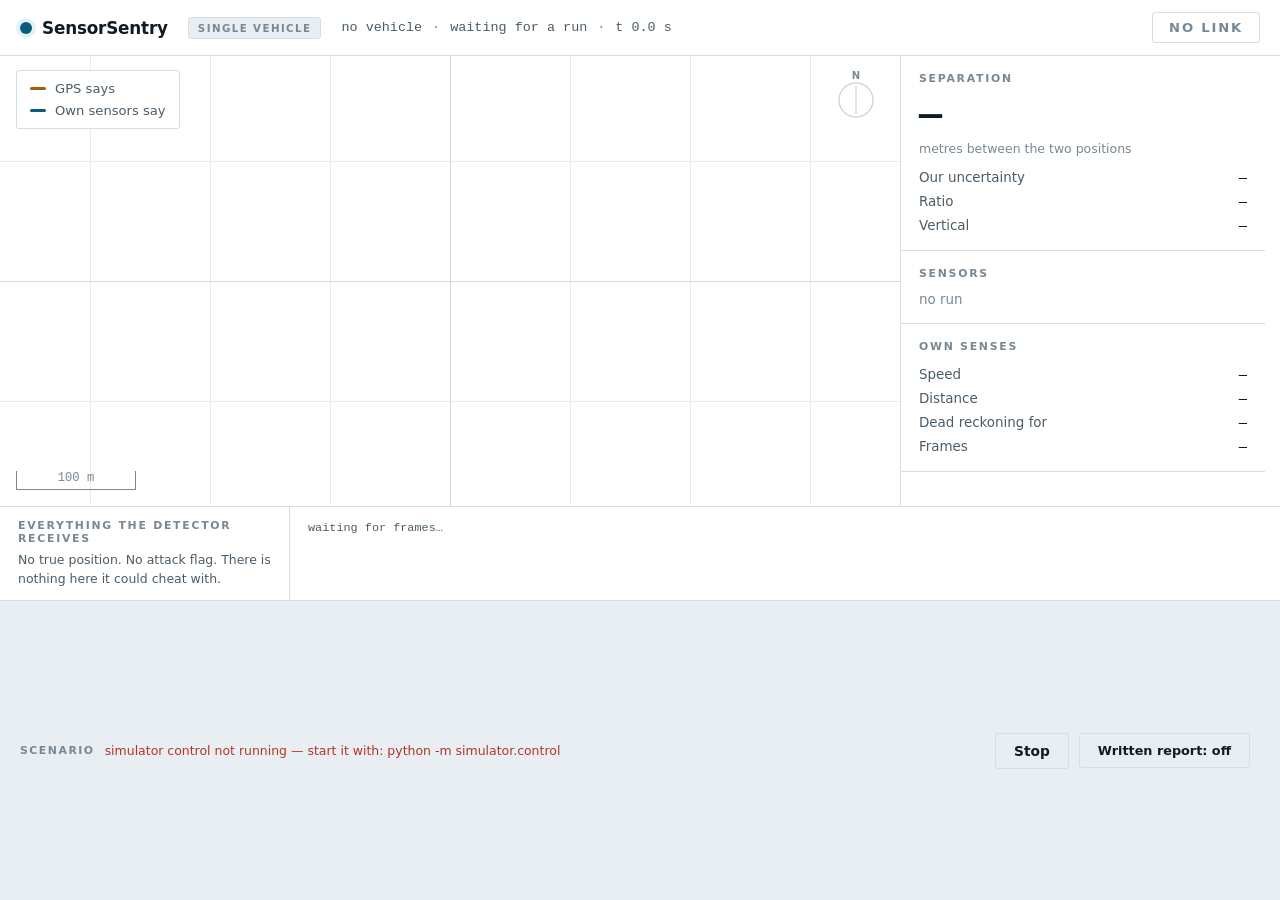
==== console/index.html @ a2bb5cf6 "Fix the report dialog that would not close The Close button worked; the CSS was ignoring it. `.repor" ====
<!doctype html>
<html lang="en">
<head>
<meta charset="utf-8">
<meta name="viewport" content="width=device-width, initial-scale=1">
<title>SensorSentry Console</title>
<link rel="stylesheet" href="style.css">
</head>
<body>

<header class="bar">
  <div class="brand">
    <span class="mark"></span>
    <span class="name">SensorSentry</span>
  </div>
  <span class="mode" id="mode">SINGLE VEHICLE</span>
  <div class="runinfo">
    <span id="vehicle">no vehicle</span>
    <span class="sep">·</span>
    <span id="runid">waiting for a run</span>
    <span class="sep">·</span>
    <span id="clock">t 0.0 s</span>
  </div>
  <div class="statepill" id="statepill" data-state="IDLE">IDLE</div>
</header>

<div id="violation" class="violation" hidden></div>

<!-- The one thing a judge at the back of the room must be able to read. -->
<div id="banner" class="banner" hidden>
  <span class="banner-what" id="bannerwhat">GPS IS BEING SPOOFED</span>
  <span class="banner-who" id="bannerwho"></span>
  <span class="banner-do" id="bannerdo"></span>
</div>

<main>
  <section class="mapwrap">
    <canvas id="map"></canvas>
    <div class="legend">
      <span><i class="swatch claimed"></i>GPS says</span>
      <span><i class="swatch witness"></i>Own sensors say</span>
    </div>
    <div class="scalebar"><span id="scaletext">100 m</span></div>
  </section>

  <aside class="side">
    <div class="panel verdict" id="verdictpanel" hidden>
      <h2>Verdict</h2>
      <div class="guilty">
        <span id="guilty">—</span>
        <span class="cause" id="cause">—</span>
      </div>
      <p class="reason" id="reason"></p>
      <p class="action" id="action"></p>
      <ul class="evidence" id="evidence"></ul>
    </div>

    <div class="panel nav" id="navpanel" hidden>
      <h2>Navigating on</h2>
      <div class="navsource" id="navsource">—</div>
      <div class="rows">
        <div><span>Accurate to about</span><b id="navbudget">—</b></div>
        <div><span>Safe for another</span><b id="navremaining">—</b></div>
      </div>
      <p class="navnote" id="navnote"></p>
    </div>

    <div class="panel fleet" id="fleetpanel" hidden>
      <h2>Attack zone</h2>
      <div class="zoneline" id="zoneline">—</div>
      <div class="rows">
        <div><span>Vehicles hit</span><b id="zonevehicles">—</b></div>
        <div><span>Area</span><b id="zoneradius">—</b></div>
      </div>
      <ul class="advisories" id="advisories"></ul>
    </div>

    <div class="panel">
      <h2>Separation</h2>
      <div class="big" id="sep">—</div>
      <div class="sub">metres between the two positions</div>
      <div class="rows">
        <div><span>Our uncertainty</span><b id="sigma">—</b></div>
        <div><span>Ratio</span><b id="ratio">—</b></div>
        <div><span>Vertical</span><b id="vert">—</b></div>
      </div>
    </div>

    <div class="panel">
      <h2>Sensors</h2>
      <div id="sensors" class="sensors"><p class="empty">no run</p></div>
    </div>

    <div class="panel">
      <h2>Own senses</h2>
      <div class="rows">
        <div><span>Speed</span><b id="speed">—</b></div>
        <div><span>Distance</span><b id="dist">—</b></div>
        <div><span>Dead reckoning for</span><b id="elapsed">—</b></div>
        <div><span>Frames</span><b id="frames">—</b></div>
      </div>
    </div>
  </aside>
</main>

<section class="feedwrap">
  <div class="feedhead">
    <h2>Everything the detector receives</h2>
    <p>No true position. No attack flag. There is nothing here it could cheat with.</p>
  </div>
  <pre id="feed" class="feed">waiting for frames…</pre>
</section>

<footer class="controls">
  <span class="ctrl-label">Scenario</span>
  <div id="scenarios" class="scenarios"><span class="hint">loading…</span></div>
  <span class="spacer"></span>
  <button id="reset">Stop</button>
  <button id="reporttoggle" class="toggle">Written report: off</button>
  <button id="reportopen" hidden>Open report</button>
  <span id="hint" class="hint"></span>
</footer>

<div id="reportsheet" class="reportsheet" hidden>
  <div class="reportcard">
    <div class="reporthead">
      <h2 id="reporttitle">Incident report</h2>
      <button id="reportclose">Close</button>
    </div>
    <pre id="reportbody"></pre>
    <p class="reportnote">
      Written from the stored incident record, after the event. Detection does
      not use it — turn it off and re-run the attack; the verdict is identical.
      <b>Generated by a template, not a language model.</b> This is where one
      would be handed the same record.
    </p>
  </div>
</div>

<script src="app.js"></script>
</body>
</html>
---- console/style.css ----
/* SensorSentry console.
   Light, and still an instrument: this gets read across a room in a demo hall
   and photographed by people in the audience. Colour is only ever used where
   it means something, and the two paths keep well clear of each other and of
   the semantic colours, because telling them apart is the whole point.

   Darkened against a white ground so the contrast holds under projector
   washout — the pale accents that work on black disappear here. */

:root {
  --bg: #f2f5f7;
  --panel: #ffffff;
  --panel-2: #e9eef2;
  --rule: #d5dee4;
  --ink: #0f1c25;
  --ink-2: #4a5c69;
  --ink-3: #788894;

  --accent: #0b5c7a;
  --claimed: #a35d07;   /* what GPS asserts */
  --witness: #0b5c7a;   /* what the vehicle itself felt */

  --ok: #1f7a4d;
  --watch: #9a6207;
  --alert: #b3352a;

  --mono: "JetBrains Mono", ui-monospace, Consolas, "Courier New", monospace;
  --sans: "Segoe UI", system-ui, -apple-system, sans-serif;
}

* { box-sizing: border-box; }

/* The browser's own `[hidden] { display: none }` is a user-agent rule, and
   ANY author rule beats it. So every element here that sets display — the
   banner, the report sheet — silently ignored its `hidden` attribute and
   could never be closed. This puts that back. */
[hidden] { display: none !important; }

html, body {
  margin: 0;
  height: 100%;
  background: var(--bg);
  color: var(--ink);
  font-family: var(--sans);
  overflow: hidden;
}

body {
  display: grid;
  /* bar · violation · banner · map+panels · raw feed · controls */
  grid-template-rows: auto auto auto 1fr auto auto;
  height: 100vh;
}

/* --- top bar ----------------------------------------------------------- */

.bar {
  display: flex;
  align-items: center;
  gap: 20px;
  padding: 12px 20px;
  background: var(--panel);
  border-bottom: 1px solid var(--rule);
}

.brand { display: flex; align-items: center; gap: 10px; }
.mark {
  width: 12px; height: 12px; border-radius: 50%;
  background: var(--accent);
  box-shadow: 0 0 0 4px rgba(79, 174, 204, .16);
}
.name { font-weight: 700; font-size: 1.05rem; letter-spacing: -.01em; }

.runinfo {
  font-family: var(--mono);
  font-size: .84rem;
  color: var(--ink-2);
  display: flex; gap: 10px; align-items: center;
}
.runinfo .sep { color: var(--ink-3); }

.statepill {
  margin-left: auto;
  font-weight: 700;
  font-size: .82rem;
  letter-spacing: .14em;
  padding: 7px 16px;
  border-radius: 3px;
  border: 1px solid var(--rule);
  color: var(--ink-3);
}
.statepill[data-state="OK"]    { background: rgba(31,122,77,.10); color: var(--ok);    border-color: var(--ok); }
.statepill[data-state="WATCH"] { background: rgba(154,98,7,.12); color: var(--watch); border-color: var(--watch); }
.statepill[data-state="ALERT"] {
  background: var(--alert); color: #ffffff; border-color: var(--alert);
  animation: pulse 1.1s ease-in-out infinite;
}
@keyframes pulse { 50% { opacity: .55; } }
@media (prefers-reduced-motion: reduce) { .statepill[data-state="ALERT"] { animation: none; } }

/* --- schema violation banner ------------------------------------------- */

.violation {
  background: var(--alert);
  color: #ffffff;
  font-family: var(--mono);
  font-size: .85rem;
  padding: 11px 20px;
  font-weight: 600;
}

/* --- main split --------------------------------------------------------- */

main {
  display: grid;
  grid-template-columns: minmax(0, 1fr) 380px;
  min-height: 0;
}

.mapwrap { position: relative; min-width: 0; background: var(--panel); }
#map { display: block; width: 100%; height: 100%; }

.legend {
  position: absolute; left: 16px; top: 14px;
  display: flex; flex-direction: column; gap: 7px;
  background: rgba(255,255,255,.9);
  border: 1px solid var(--rule);
  border-radius: 3px;
  padding: 10px 13px;
  font-size: .82rem;
  color: var(--ink-2);
}
.legend span { display: flex; align-items: center; gap: 9px; }
.swatch { width: 16px; height: 3px; border-radius: 2px; display: inline-block; }
.swatch.claimed { background: var(--claimed); }
.swatch.witness { background: var(--witness); }

.scalebar {
  position: absolute; left: 16px; bottom: 16px;
  font-family: var(--mono); font-size: .76rem; color: var(--ink-3);
  border-left: 1px solid var(--ink-3);
  border-right: 1px solid var(--ink-3);
  border-bottom: 1px solid var(--ink-3);
  padding: 0 0 4px;
  width: 120px;
  text-align: center;
}

/* --- side panels -------------------------------------------------------- */

.side {
  border-left: 1px solid var(--rule);
  background: var(--panel);
  overflow-y: auto;
  display: flex;
  flex-direction: column;
}

.panel { padding: 16px 18px; border-bottom: 1px solid var(--rule); }
.panel h2 {
  margin: 0 0 12px;
  font-size: .68rem;
  letter-spacing: .16em;
  text-transform: uppercase;
  color: var(--ink-3);
  font-weight: 700;
}

.big {
  font-family: var(--mono);
  font-size: 2.5rem;
  font-weight: 600;
  line-height: 1;
  font-variant-numeric: tabular-nums;
}
.big[data-state="WATCH"] { color: var(--watch); }
.big[data-state="ALERT"] { color: var(--alert); }
.sub { font-size: .78rem; color: var(--ink-3); margin-top: 6px; }

.rows { display: flex; flex-direction: column; gap: 8px; margin-top: 14px; }
.rows > div {
  display: flex; justify-content: space-between; align-items: baseline;
  gap: 12px; min-width: 0;
}
.rows span { font-size: .84rem; color: var(--ink-2); flex: 0 1 auto; }
.rows b {
  font-family: var(--mono); font-size: .86rem; font-weight: 500;
  font-variant-numeric: tabular-nums;
  text-align: right; min-width: 0;
  overflow-wrap: anywhere;
}

.sensors { display: flex; flex-direction: column; gap: 8px; }
.sensor {
  display: flex; align-items: center; gap: 10px;
  font-size: .86rem;
}
.sensor .dot { width: 8px; height: 8px; border-radius: 50%; background: var(--ok); flex: none; }
.sensor.bad .dot { background: var(--alert); }
.sensor .who { text-transform: uppercase; letter-spacing: .06em; font-size: .74rem; color: var(--ink-2); width: 52px; }
.sensor .why { font-family: var(--mono); font-size: .76rem; color: var(--alert); }
.sensor.bad .who { color: var(--ink); }
.empty { color: var(--ink-3); font-size: .84rem; margin: 0; }

/* --- raw feed ----------------------------------------------------------- */

.feedwrap {
  border-top: 1px solid var(--rule);
  background: var(--panel);
  display: grid;
  grid-template-columns: 290px 1fr;
  max-height: 190px;
}
.feedhead { padding: 12px 18px; border-right: 1px solid var(--rule); }
.feedhead h2 {
  margin: 0 0 6px; font-size: .68rem; letter-spacing: .16em;
  text-transform: uppercase; color: var(--ink-3); font-weight: 700;
}
.feedhead p { margin: 0; font-size: .78rem; color: var(--ink-2); line-height: 1.5; }

.feed {
  margin: 0;
  padding: 12px 18px;
  overflow: auto;
  font-family: var(--mono);
  font-size: .74rem;
  line-height: 1.6;
  color: var(--ink-2);
  white-space: pre;
}

/* --- controls ----------------------------------------------------------- */

.controls {
  display: flex; align-items: center; gap: 10px;
  padding: 12px 20px;
  background: var(--panel-2);
  border-top: 1px solid var(--rule);
}
button {
  font-family: inherit; font-size: .86rem; font-weight: 600;
  padding: 9px 18px;
  border-radius: 3px;
  border: 1px solid var(--rule);
  background: transparent;
  color: var(--ink);
  cursor: pointer;
}
button:hover { border-color: var(--accent); }
button.primary { background: var(--accent); border-color: var(--accent); color: #ffffff; }
button:focus-visible { outline: 2px solid var(--accent); outline-offset: 2px; }
.spacer { flex: 1; }
.hint { font-size: .78rem; color: var(--ink-3); }
.hint code { font-family: var(--mono); color: var(--ink-2); }
.hint.bad { color: var(--alert); }

@media (max-width: 900px) {
  main { grid-template-columns: 1fr; grid-template-rows: 1fr auto; }
  .side { border-left: 0; border-top: 1px solid var(--rule); max-height: 40vh; }
  .feedwrap { grid-template-columns: 1fr; }
  .feedhead { border-right: 0; border-bottom: 1px solid var(--rule); }
}

/* --- the phone ----------------------------------------------------------
 *
 * Same page, same data — this is the fleet manager's pocket, not a separate
 * app. What changes is the order of importance. On a wide screen there is
 * room for the map and the detail together; on a phone the answer has to come
 * first and everything else has to be reachable by scrolling.
 *
 * The raw feed goes away entirely. It exists to prove to a room that nothing
 * is hardcoded, and nobody is making that argument from a phone.
 */
@media (max-width: 620px) {
  html, body { overflow: auto; height: auto; }
  body { display: block; }

  .bar {
    position: sticky; top: 0; z-index: 5;
    gap: 10px; padding: 10px 14px; flex-wrap: wrap;
  }
  .name { font-size: .95rem; }
  .runinfo { font-size: .72rem; width: 100%; order: 3; }
  .runinfo .sep, .runinfo #runid { display: none; }
  .statepill { font-size: .7rem; padding: 5px 11px; }

  /* The answer, and it stays put while everything else scrolls under it. */
  .banner { position: sticky; top: 46px; z-index: 4; padding: 12px 14px; gap: 6px; }
  .banner-what { font-size: 1.05rem; }
  .banner-who, .banner-do { font-size: .8rem; margin-left: 0; text-align: left; }

  main { display: block; }
  .mapwrap { height: 46vh; border-bottom: 1px solid var(--rule); }
  .legend { font-size: .72rem; padding: 7px 9px; }
  .scalebar { font-size: .68rem; }

  .side { max-height: none; border-top: 0; }
  .panel { padding: 14px 16px; }
  .big { font-size: 2rem; }

  /* Proof for a hall, not for a pocket. */
  .feedwrap { display: none; }

  .controls {
    position: sticky; bottom: 0; z-index: 5;
    flex-wrap: wrap; gap: 8px; padding: 10px 14px;
  }
  .ctrl-label { width: 100%; }
  .scenarios { width: 100%; }
  .scenarios button { flex: 1 1 46%; padding: 10px 8px; }
  .spacer { display: none; }
  #reset { flex: 1 1 100%; }
  .hint { width: 100%; }
}

/* Touch targets on anything hand-held, not only the narrowest phones. */
@media (pointer: coarse) {
  button { min-height: 44px; }
}

/* --- verdict: which sensor, and why ------------------------------------- */

.panel.verdict { background: rgba(179,53,42,.05); }

.guilty {
  display: flex; align-items: baseline; gap: 10px; flex-wrap: wrap;
}
#guilty {
  font-size: 1.5rem; font-weight: 700; letter-spacing: -.01em;
  color: var(--alert);
}
.cause {
  font-size: .68rem; font-weight: 700; letter-spacing: .14em;
  text-transform: uppercase; padding: 4px 9px; border-radius: 3px;
  border: 1px solid currentColor;
}
.cause[data-cause="attack"]       { color: var(--alert); }
.cause[data-cause="fault"]        { color: var(--watch); }
.cause[data-cause="interference"] { color: var(--accent); }
.cause[data-cause="unclassified"] { color: var(--ink-3); }

.reason {
  margin: 12px 0 0; font-size: .87rem; line-height: 1.55; color: var(--ink-2);
}
.action {
  margin: 12px 0 0; font-size: .87rem; line-height: 1.5;
  color: var(--ink); font-weight: 600;
  border-left: 3px solid var(--alert); padding-left: 11px;
}
.evidence {
  margin: 12px 0 0; padding-left: 16px;
  display: flex; flex-direction: column; gap: 5px;
}
.evidence li {
  font-family: var(--mono); font-size: .74rem; line-height: 1.45;
  color: var(--ink-3);
}

/* --- scenario buttons --------------------------------------------------- */

.ctrl-label {
  font-size: .68rem; font-weight: 700; letter-spacing: .14em;
  text-transform: uppercase; color: var(--ink-3);
}
.scenarios { display: flex; gap: 8px; flex-wrap: wrap; }
.scenarios button { padding: 8px 14px; font-size: .82rem; }
.scenarios button.running {
  background: var(--accent); border-color: var(--accent); color: #ffffff;
}
/* What each scenario is for, so nobody has to remember the names on stage. */
.scenarios button::after {
  content: attr(data-note);
  display: block; font-size: .64rem; font-weight: 500;
  letter-spacing: .04em; opacity: .7; margin-top: 2px;
}

/* --- navigation source: what the vehicle is actually steering by --------- */

.panel.nav { background: rgba(11,92,122,.05); }
.navsource {
  font-size: 1.15rem; font-weight: 700; letter-spacing: -.01em;
  color: var(--ok);
}
.panel.nav[data-source="dead_reckoning"] { background: rgba(154,98,7,.07); }
.panel.nav[data-source="dead_reckoning"] .navsource { color: var(--watch); }
.navnote {
  margin: 12px 0 0; font-size: .82rem; line-height: 1.5; color: var(--ink-2);
}

/* --- fleet: several vehicles, and where the attacker is ------------------ */

.panel.fleet { background: rgba(179,53,42,.06); }
.zoneline {
  font-size: .95rem; font-weight: 600; line-height: 1.4; color: var(--alert);
}
.advisories {
  margin: 12px 0 0; padding-left: 16px;
  display: flex; flex-direction: column; gap: 6px;
}
.advisories li { font-size: .8rem; line-height: 1.45; color: var(--ink-2); }
.advisories li b { color: var(--ink); }

/* Nothing in the side column may push the page sideways. Long sensor lists
   and metre readings both did, and clipped the text they were reporting. */
.side, .panel, .panel * { min-width: 0; }
.panel { overflow-wrap: anywhere; }

/* The big separation figure is the one number read from across a room, but it
   must not be the reason the panel overflows. */
.big { font-size: clamp(1.6rem, 5vw, 2.4rem); overflow-wrap: anywhere; }

.advisories li, .evidence li, .reason, .action, .navnote, .zoneline {
  overflow-wrap: anywhere;
}

/* Give the side column its own scrollbar rather than hiding what will not
   fit — the verdict must never be below an invisible fold. */
.side { scrollbar-gutter: stable; }

/* --- the banner ---------------------------------------------------------
   A demo hall is wide and the audience is far back. The side panels carry
   the detail; this carries the answer, and it is sized to be read from the
   back row rather than from the operator's chair. */

.banner {
  display: flex; align-items: baseline; gap: 18px; flex-wrap: wrap;
  padding: 14px 22px;
  background: var(--alert); color: #fff;
  border-bottom: 1px solid rgba(0,0,0,.15);
}
.banner[data-cause="fault"]        { background: var(--watch); }
.banner[data-cause="interference"] { background: var(--accent); }
.banner[data-cause="unclassified"] { background: var(--ink-2); }

.banner-what {
  font-size: 1.35rem; font-weight: 800; letter-spacing: -.01em;
  text-transform: uppercase;
}
.banner-who {
  font-family: var(--mono); font-size: .9rem; opacity: .9;
}
.banner-do {
  margin-left: auto; font-size: .92rem; font-weight: 600;
  opacity: .95; text-align: right;
}
@media (max-width: 900px) {
  .banner-what { font-size: 1.1rem; }
  .banner-do { margin-left: 0; text-align: left; }
}

/* Which view you are looking at. Four vehicles on screen invites the wrong
   conclusion — that the product needs a fleet. It does not: the detector runs
   on each vehicle alone. The fleet view is the control room watching them. */
.mode {
  font-size: .64rem; font-weight: 700; letter-spacing: .14em;
  padding: 4px 9px; border-radius: 3px;
  background: var(--panel-2); color: var(--ink-3);
  border: 1px solid var(--rule);
}
.mode[data-mode="fleet"] { background: var(--accent); color: #fff; border-color: var(--accent); }

/* --- the written report, and its switch --------------------------------- */

.toggle { font-size: .8rem; }
.toggle[data-on="1"] {
  background: var(--accent); border-color: var(--accent); color: #fff;
}

.reportsheet {
  position: fixed; inset: 0; z-index: 20;
  background: rgba(15,28,37,.45);
  display: flex; align-items: center; justify-content: center;
  padding: 24px;
}
.reportcard {
  background: var(--panel); border: 1px solid var(--rule); border-radius: 4px;
  max-width: 720px; width: 100%; max-height: 82vh;
  display: flex; flex-direction: column;
  box-shadow: 0 20px 60px -20px rgba(15,28,37,.45);
}
.reporthead {
  display: flex; align-items: center; gap: 16px;
  padding: 16px 20px; border-bottom: 1px solid var(--rule);
}
.reporthead h2 { margin: 0; font-size: .95rem; letter-spacing: 0; text-transform: none; color: var(--ink); }
.reporthead button { margin-left: auto; }
.reportcard pre {
  margin: 0; padding: 20px; overflow: auto;
  font-family: var(--sans); font-size: .9rem; line-height: 1.6;
  white-space: pre-wrap; color: var(--ink-2);
}
.reportnote {
  margin: 0; padding: 14px 20px; border-top: 1px solid var(--rule);
  font-size: .78rem; line-height: 1.5; color: var(--ink-3);
  background: var(--panel-2);
}
.reportnote b { color: var(--ink-2); }

/* The side column scrolls. Without a hint it reads as clipped text rather
   than more content, which is how a verdict gets missed. */
.side {
  background:
    linear-gradient(var(--panel) 30%, rgba(255,255,255,0)) top / 100% 28px no-repeat,
    linear-gradient(rgba(255,255,255,0), var(--panel) 70%) bottom / 100% 28px no-repeat,
    var(--panel);
  background-attachment: local, local, scroll;
}
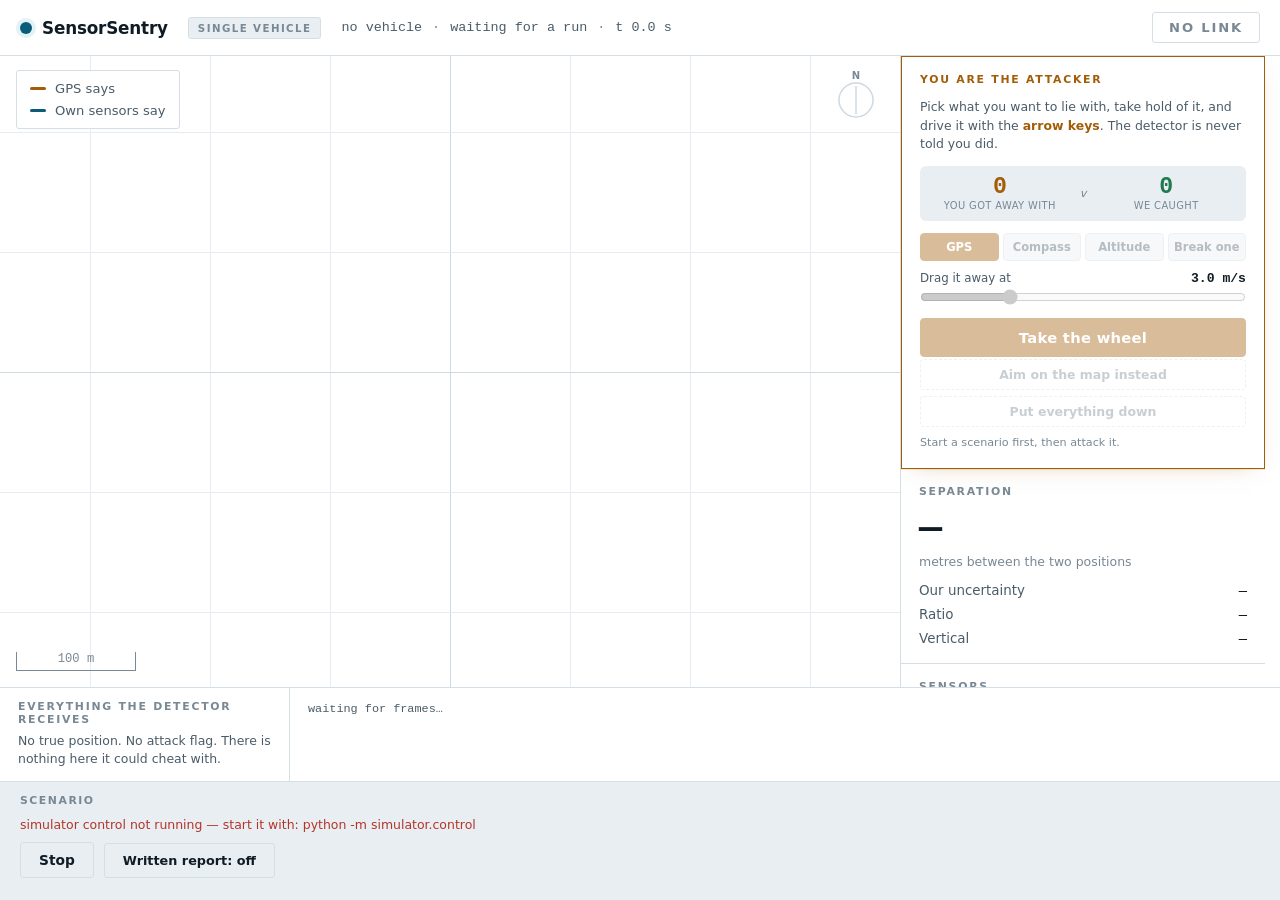
==== commit df2c0aef: "Attacker mode: let the judge play the attacker We measured well and demoed badly. Everything in the " ====
--- a/console/index.html
+++ b/console/index.html
@@ -44,6 +44,107 @@
   </section>
 
   <aside class="side">
+    <!-- The answer to "is this hardcoded?" is not an argument, it is this
+         panel. A judge picks a sensor, takes hold of it, and drives it with
+         the arrow keys at a moment nobody scripted. The detector is never
+         told that any of it happened. -->
+    <div class="panel attack" id="attackpanel">
+      <h2>You are the attacker</h2>
+      <p class="attacknote">
+        Pick what you want to lie with, take hold of it, and drive it with the
+        <b>arrow keys</b>. The detector is never told you did.
+      </p>
+
+      <!-- Judges try to win. Letting them keep score is the whole demo: it
+           turns "do you believe me?" into "go on, then." -->
+      <div class="score" id="score">
+        <div class="score-side"><b id="scoreyou">0</b><span>you got away with</span></div>
+        <div class="score-v">v</div>
+        <div class="score-side"><b id="scoreus">0</b><span>we caught</span></div>
+      </div>
+
+      <div class="targets" id="targets">
+        <button class="target on" data-target="gps">GPS</button>
+        <button class="target" data-target="compass">Compass</button>
+        <button class="target" data-target="altitude">Altitude</button>
+        <button class="target" data-target="break">Break one</button>
+      </div>
+
+      <!-- GPS: steer a drift that keeps the ground it has already stolen -->
+      <div class="tpane" id="pane-gps">
+        <div class="atk-head"><span>Drag it away at</span><b id="walkoffout">3.0 m/s</b></div>
+        <input type="range" id="walkoff" min="0.5" max="10" step="0.5" value="3">
+        <input type="hidden" id="bearing" value="90">
+        <span id="bearingout" hidden>090°</span>
+        <button id="dowalkoff" class="atk primary">Take the wheel</button>
+        <button id="doaim" class="atk ghost">Aim on the map instead</button>
+      </div>
+
+      <!-- Compass: a constant deflection, turned live -->
+      <div class="tpane" id="pane-compass" hidden>
+        <div class="atk-head"><span>Deflect the compass</span><b id="magout">0°</b></div>
+        <input type="range" id="magdial" min="-90" max="90" step="5" value="0">
+        <button id="domagnet" class="atk primary">Hold a magnet to it</button>
+      </div>
+
+      <!-- Altitude: bias the barometer, in metres of apparent height -->
+      <div class="tpane" id="pane-altitude" hidden>
+        <div class="atk-head"><span>Shift its height by</span><b id="altout">0 m</b></div>
+        <input type="range" id="altdial" min="-120" max="120" step="10" value="0">
+        <button id="doalt" class="atk primary">Squeeze the barometer</button>
+      </div>
+
+      <!-- Break one: no steering, it is simply broken -->
+      <div class="tpane" id="pane-break" hidden>
+        <div class="atk-row fault">
+          <select id="faultsensor" aria-label="which sensor to break">
+            <option value="baro">barometer</option>
+            <option value="mag">compass</option>
+            <option value="odom">wheels</option>
+            <option value="imu">gyro / accel</option>
+          </select>
+          <select id="faulttype" aria-label="how it breaks">
+            <option value="stuck">freezes</option>
+            <option value="noisy">goes noisy</option>
+            <option value="dropout">drops out</option>
+          </select>
+        </div>
+        <button id="dofault" class="atk primary">Break it</button>
+        <button id="doteleport" class="atk ghost">Or just jump the GPS 300 m</button>
+      </div>
+
+      <!-- The arrows. One control scheme for whatever is in your hands. -->
+      <div class="drive" id="drive" hidden>
+        <div class="drivehead">
+          <span id="drivewhat">You are driving the fake GPS</span>
+          <b id="driveheading">090°</b>
+        </div>
+        <div class="dpad">
+          <button class="key" data-arrow="up">&#9650;</button>
+          <div class="dpad-mid">
+            <button class="key" data-arrow="left">&#9664;</button>
+            <button class="key" id="driveoff">&#9632;</button>
+            <button class="key" data-arrow="right">&#9654;</button>
+          </div>
+          <button class="key" data-arrow="down">&#9660;</button>
+        </div>
+        <div class="drivefoot">
+          <span>arrow keys work too</span>
+          <span id="driveoffset">0 m off</span>
+        </div>
+      </div>
+
+      <button id="doclear" class="atk ghost">Put everything down</button>
+
+      <!-- Timed in the browser, from the judge's own click. This number never
+           goes near the detector — it cannot, which is the point. -->
+      <div class="stopwatch" id="stopwatch" hidden>
+        <span class="sw-label" id="swlabel">waiting</span>
+        <span class="sw-time" id="swtime">0.0 s</span>
+      </div>
+      <p class="atk-hint" id="atkhint">Start a scenario first.</p>
+    </div>
+
     <div class="panel verdict" id="verdictpanel" hidden>
       <h2>Verdict</h2>
       <div class="guilty">
--- a/console/style.css
+++ b/console/style.css
@@ -505,3 +505,172 @@
     var(--panel);
   background-attachment: local, local, scroll;
 }
+
+/* --- layout: nothing may overlap the panels ------------------------------
+   The controls row wraps once the scenario buttons need a second line, and
+   with the grid rows fixed it grew over the side column instead of pushing
+   it — which hid the navigation panel behind a blank block and clipped the
+   buttons at the bottom edge. */
+
+body { min-height: 0; }
+main { min-height: 0; overflow: hidden; }
+.feedwrap { min-height: 0; }
+.controls { flex-wrap: wrap; row-gap: 10px; }
+.scenarios { flex: 1 1 100%; order: 2; }
+.ctrl-label { order: 1; }
+.spacer { display: none; }
+#reset, #reporttoggle, #reportopen { order: 3; }
+.hint { order: 4; flex: 1 1 100%; }
+
+/* ---------------------------------------------------------------------------
+   "You are the attacker"
+
+   The single most persuasive thing on the page, so it is allowed to look like
+   the main event rather than a settings box. A judge who spoofs the GPS
+   themselves, at a moment nobody could have scripted, and watches it get
+   caught, has run the experiment. Nothing said from a slide competes.
+--------------------------------------------------------------------------- */
+.panel.attack {
+  border: 1px solid var(--claimed);
+  box-shadow: 0 1px 0 rgba(163, 93, 7, .12), 0 6px 22px -14px rgba(163, 93, 7, .5);
+}
+.panel.attack h2 { color: var(--claimed); }
+.attacknote {
+  margin: 0 0 12px; font-size: .78rem; line-height: 1.5; color: var(--ink-2);
+}
+.attacknote b { color: var(--claimed); }
+
+/* scoreboard */
+.score {
+  display: grid; grid-template-columns: 1fr auto 1fr; align-items: center;
+  gap: 8px; padding: 10px 8px; margin-bottom: 12px;
+  background: var(--panel-2); border-radius: 6px;
+}
+.score-side { display: flex; flex-direction: column; align-items: center; gap: 1px; }
+.score-side b {
+  font-family: var(--mono); font-size: 1.45rem; font-weight: 700;
+  line-height: 1; color: var(--ink);
+}
+.score-side span {
+  font-size: .62rem; letter-spacing: .04em; text-transform: uppercase;
+  color: var(--ink-3); text-align: center;
+}
+.score-side:first-child b { color: var(--claimed); }
+.score-side:last-child  b { color: var(--ok); }
+.score-v { font-size: .7rem; color: var(--ink-3); font-style: italic; }
+
+/* the controls themselves */
+.atk-block { margin-bottom: 10px; }
+.atk-head {
+  display: flex; justify-content: space-between; align-items: baseline;
+  font-size: .74rem; color: var(--ink-2); margin: 8px 0 3px;
+}
+.atk-head b { font-family: var(--mono); font-size: .82rem; color: var(--ink); }
+.panel.attack input[type="range"] {
+  width: 100%; margin: 0; accent-color: var(--claimed); cursor: pointer;
+}
+.atk-row { display: flex; gap: 6px; margin-bottom: 6px; }
+.atk-row.fault select {
+  flex: 1; min-width: 0; font: inherit; font-size: .74rem; padding: 5px 4px;
+  border: 1px solid var(--rule); border-radius: 4px;
+  background: var(--panel); color: var(--ink);
+}
+button.atk {
+  font: inherit; font-size: .78rem; font-weight: 600; padding: 7px 10px;
+  border: 1px solid var(--rule); border-radius: 4px;
+  background: var(--panel); color: var(--ink); cursor: pointer;
+  white-space: nowrap; transition: background .12s, border-color .12s;
+}
+button.atk:hover:not(:disabled) { background: var(--panel-2); }
+button.atk.primary {
+  width: 100%; margin-top: 9px; padding: 10px;
+  font-size: .92rem; letter-spacing: .02em;
+  background: var(--claimed); border-color: var(--claimed); color: #fff;
+}
+button.atk.primary:hover:not(:disabled) { background: #8d4f06; }
+button.atk.ghost {
+  width: 100%; margin-top: 2px; color: var(--ink-3);
+  background: transparent; border-style: dashed;
+}
+button.atk:disabled { opacity: .4; cursor: not-allowed; }
+.atk-row .atk { flex: 1; }
+
+/* the stopwatch — started by the judge's own click, timed in this browser,
+   never sent to the detector */
+.stopwatch {
+  display: flex; justify-content: space-between; align-items: baseline;
+  gap: 8px; margin-top: 10px; padding: 9px 11px; border-radius: 5px;
+  background: var(--panel-2); border-left: 3px solid var(--ink-3);
+}
+.stopwatch .sw-label { font-size: .72rem; color: var(--ink-2); }
+.stopwatch .sw-time {
+  font-family: var(--mono); font-size: 1.05rem; font-weight: 700; color: var(--ink);
+}
+.stopwatch[data-state="hunting"] { border-left-color: var(--claimed); }
+.stopwatch[data-state="hunting"] .sw-time { color: var(--claimed); }
+.stopwatch[data-state="caught"] { border-left-color: var(--ok); background: #e7f3ec; }
+.stopwatch[data-state="caught"] .sw-time,
+.stopwatch[data-state="caught"] .sw-label { color: var(--ok); }
+.stopwatch[data-state="away"] { border-left-color: var(--alert); background: #fbeceb; }
+.stopwatch[data-state="away"] .sw-time,
+.stopwatch[data-state="away"] .sw-label { color: var(--alert); }
+
+.atk-hint {
+  margin: 8px 0 0; font-size: .7rem; line-height: 1.45; color: var(--ink-3);
+}
+
+/* aiming: the map becomes a target while a spoof is armed */
+.mapwrap.aiming { cursor: crosshair; }
+.mapwrap.aiming::after {
+  content: "click where you want the GPS to drift";
+  position: absolute; left: 50%; top: 14px; transform: translateX(-50%);
+  padding: 6px 12px; border-radius: 999px; pointer-events: none;
+  background: var(--claimed); color: #fff;
+  font-size: .74rem; font-weight: 600; letter-spacing: .01em;
+}
+
+/* the D-pad: the judge drives the fake GPS while the vehicle drives its real
+   route. Deliberately looks like a game controller — that framing is what
+   makes people try to win, and a judge who spends four minutes trying to beat
+   it has spent four minutes proving our case. */
+.drive {
+  margin-top: 10px; padding: 10px; border-radius: 6px;
+  background: #fff7ec; border: 1px solid #e5c99a;
+}
+.drivehead, .drivefoot {
+  display: flex; justify-content: space-between; align-items: baseline;
+  font-size: .72rem; color: var(--ink-2);
+}
+.drivehead { margin-bottom: 8px; font-weight: 600; }
+.drivehead b { font-family: var(--mono); font-size: .95rem; color: var(--claimed); }
+.drivefoot { margin-top: 8px; color: var(--ink-3); font-size: .66rem; }
+.drivefoot span:last-child { font-family: var(--mono); color: var(--claimed); }
+
+.dpad { display: flex; flex-direction: column; align-items: center; gap: 4px; }
+.dpad-mid { display: flex; gap: 4px; }
+button.key {
+  width: 42px; height: 34px; font-size: .8rem; line-height: 1;
+  border: 1px solid #d9b787; border-radius: 5px; background: #fff;
+  color: var(--claimed); cursor: pointer;
+  transition: background .1s, transform .05s;
+}
+button.key:hover  { background: #fdf0dc; }
+button.key:active { transform: translateY(1px); }
+button.key.on     { background: var(--claimed); border-color: var(--claimed); color: #fff; }
+button.key:disabled { opacity: .4; cursor: not-allowed; }
+#driveoff { color: var(--ink-3); }
+
+/* target selector: pick what you want to lie with */
+.targets { display: flex; gap: 4px; margin-bottom: 10px; }
+button.target {
+  flex: 1; min-width: 0; font: inherit; font-size: .72rem; font-weight: 600;
+  padding: 6px 2px; cursor: pointer; color: var(--ink-2);
+  background: var(--panel-2); border: 1px solid var(--rule); border-radius: 4px;
+  transition: background .12s, color .12s, border-color .12s;
+}
+button.target:hover:not(:disabled) { color: var(--ink); }
+button.target.on {
+  background: var(--claimed); border-color: var(--claimed); color: #fff;
+}
+button.target:disabled { opacity: .4; cursor: not-allowed; }
+.tpane { margin-bottom: 4px; }
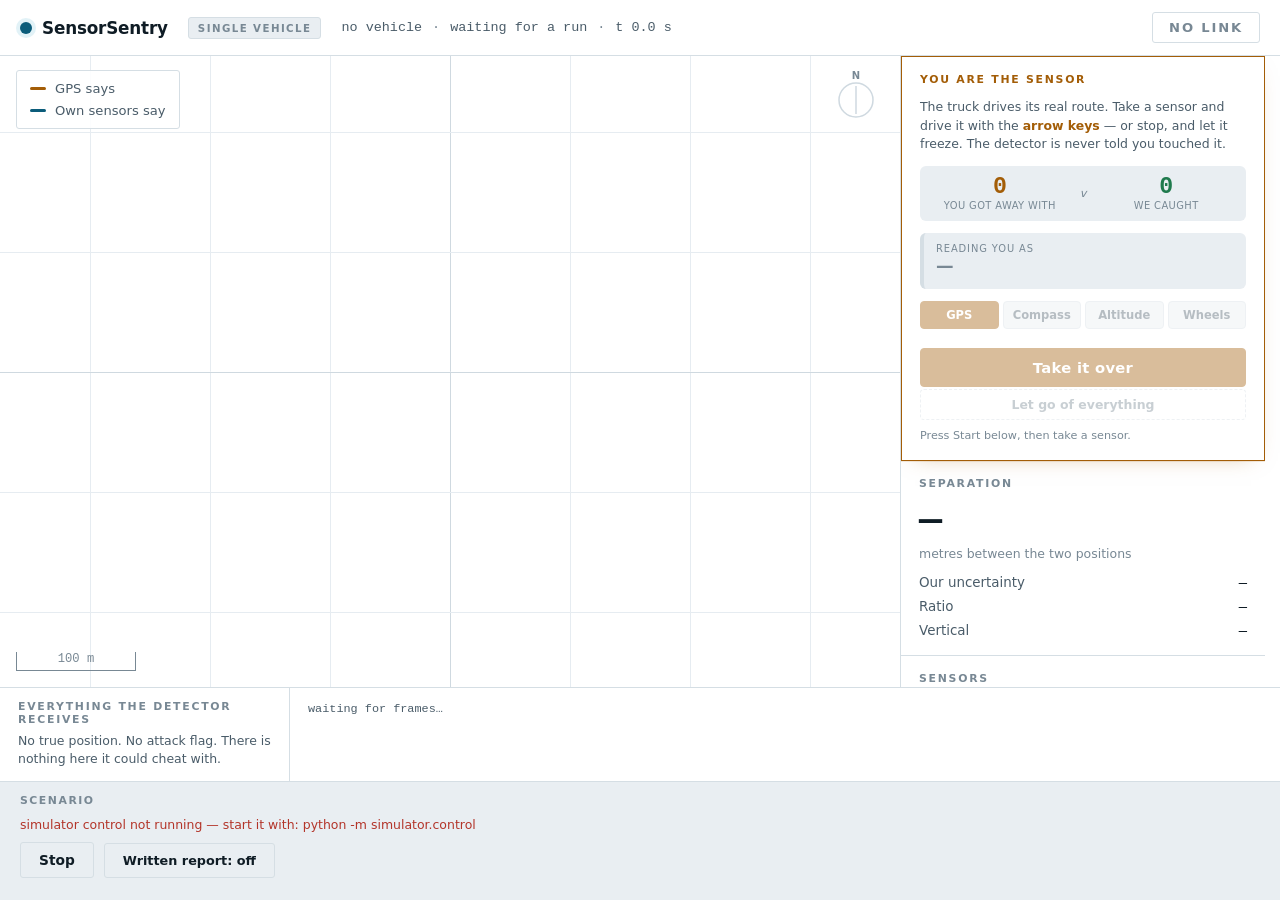
==== commit 6eeef7cc: "You are the sensor: the judge drives it, we work out what it is Task 4 let a judge nudge a real sens" ====
--- a/console/index.html
+++ b/console/index.html
@@ -45,96 +45,60 @@
 
   <aside class="side">
     <!-- The answer to "is this hardcoded?" is not an argument, it is this
-         panel. A judge picks a sensor, takes hold of it, and drives it with
-         the arrow keys at a moment nobody scripted. The detector is never
-         told that any of it happened. -->
+         panel. The vehicle drives its real route; the judge takes a sensor
+         over and drives it themselves. The detector is never told. -->
     <div class="panel attack" id="attackpanel">
-      <h2>You are the attacker</h2>
+      <h2>You are the sensor</h2>
       <p class="attacknote">
-        Pick what you want to lie with, take hold of it, and drive it with the
-        <b>arrow keys</b>. The detector is never told you did.
+        The truck drives its real route. Take a sensor and drive it with the
+        <b>arrow keys</b> — or stop, and let it freeze. The detector is never
+        told you touched it.
       </p>
 
-      <!-- Judges try to win. Letting them keep score is the whole demo: it
-           turns "do you believe me?" into "go on, then." -->
       <div class="score" id="score">
         <div class="score-side"><b id="scoreyou">0</b><span>you got away with</span></div>
         <div class="score-v">v</div>
         <div class="score-side"><b id="scoreus">0</b><span>we caught</span></div>
       </div>
 
+      <!-- What the detector currently believes. "not sure yet" is left on
+           screen rather than hidden: refusing to answer is the feature. -->
+      <div class="verdictread" id="verdictread" data-state="quiet">
+        <span class="vr-label">reading you as</span>
+        <b class="vr-word" id="verdictword">—</b>
+        <span class="vr-why" id="verdictwhy"></span>
+      </div>
+
       <div class="targets" id="targets">
         <button class="target on" data-target="gps">GPS</button>
         <button class="target" data-target="compass">Compass</button>
         <button class="target" data-target="altitude">Altitude</button>
-        <button class="target" data-target="break">Break one</button>
-      </div>
-
-      <!-- GPS: steer a drift that keeps the ground it has already stolen -->
-      <div class="tpane" id="pane-gps">
-        <div class="atk-head"><span>Drag it away at</span><b id="walkoffout">3.0 m/s</b></div>
-        <input type="range" id="walkoff" min="0.5" max="10" step="0.5" value="3">
-        <input type="hidden" id="bearing" value="90">
-        <span id="bearingout" hidden>090°</span>
-        <button id="dowalkoff" class="atk primary">Take the wheel</button>
-        <button id="doaim" class="atk ghost">Aim on the map instead</button>
-      </div>
-
-      <!-- Compass: a constant deflection, turned live -->
-      <div class="tpane" id="pane-compass" hidden>
-        <div class="atk-head"><span>Deflect the compass</span><b id="magout">0°</b></div>
-        <input type="range" id="magdial" min="-90" max="90" step="5" value="0">
-        <button id="domagnet" class="atk primary">Hold a magnet to it</button>
-      </div>
-
-      <!-- Altitude: bias the barometer, in metres of apparent height -->
-      <div class="tpane" id="pane-altitude" hidden>
-        <div class="atk-head"><span>Shift its height by</span><b id="altout">0 m</b></div>
-        <input type="range" id="altdial" min="-120" max="120" step="10" value="0">
-        <button id="doalt" class="atk primary">Squeeze the barometer</button>
-      </div>
-
-      <!-- Break one: no steering, it is simply broken -->
-      <div class="tpane" id="pane-break" hidden>
-        <div class="atk-row fault">
-          <select id="faultsensor" aria-label="which sensor to break">
-            <option value="baro">barometer</option>
-            <option value="mag">compass</option>
-            <option value="odom">wheels</option>
-            <option value="imu">gyro / accel</option>
-          </select>
-          <select id="faulttype" aria-label="how it breaks">
-            <option value="stuck">freezes</option>
-            <option value="noisy">goes noisy</option>
-            <option value="dropout">drops out</option>
-          </select>
-        </div>
-        <button id="dofault" class="atk primary">Break it</button>
-        <button id="doteleport" class="atk ghost">Or just jump the GPS 300 m</button>
-      </div>
-
-      <!-- The arrows. One control scheme for whatever is in your hands. -->
+        <button class="target" data-target="wheels">Wheels</button>
+      </div>
+
+      <button id="taketarget" class="atk primary">Take it over</button>
+
       <div class="drive" id="drive" hidden>
         <div class="drivehead">
-          <span id="drivewhat">You are driving the fake GPS</span>
-          <b id="driveheading">090°</b>
+          <span id="drivewhat">You are the GPS</span>
+          <b id="driveheading">—</b>
         </div>
         <div class="dpad">
           <button class="key" data-arrow="up">&#9650;</button>
           <div class="dpad-mid">
             <button class="key" data-arrow="left">&#9664;</button>
-            <button class="key" id="driveoff">&#9632;</button>
+            <button class="key" id="driveoff" title="stop — let it freeze">&#9632;</button>
             <button class="key" data-arrow="right">&#9654;</button>
           </div>
           <button class="key" data-arrow="down">&#9660;</button>
         </div>
         <div class="drivefoot">
           <span>arrow keys work too</span>
-          <span id="driveoffset">0 m off</span>
+          <span>space = let go</span>
         </div>
       </div>
 
-      <button id="doclear" class="atk ghost">Put everything down</button>
+      <button id="doclear" class="atk ghost">Let go of everything</button>
 
       <!-- Timed in the browser, from the judge's own click. This number never
            goes near the detector — it cannot, which is the point. -->
@@ -142,7 +106,7 @@
         <span class="sw-label" id="swlabel">waiting</span>
         <span class="sw-time" id="swtime">0.0 s</span>
       </div>
-      <p class="atk-hint" id="atkhint">Start a scenario first.</p>
+      <p class="atk-hint" id="atkhint">Press Start below, then take a sensor.</p>
     </div>
 
     <div class="panel verdict" id="verdictpanel" hidden>
--- a/console/style.css
+++ b/console/style.css
@@ -674,3 +674,40 @@
 }
 button.target:disabled { opacity: .4; cursor: not-allowed; }
 .tpane { margin-bottom: 4px; }
+
+/* the live readout: what the detector currently believes, in the words the
+   judge used when they did it. "not sure yet" stays on screen rather than
+   being hidden — refusing to answer is the feature, not a gap. */
+.verdictread {
+  display: grid; gap: 2px; margin-bottom: 12px;
+  padding: 10px 12px; border-radius: 6px;
+  background: var(--panel-2); border-left: 4px solid var(--rule);
+}
+.vr-label {
+  font-size: .62rem; letter-spacing: .09em; text-transform: uppercase;
+  color: var(--ink-3);
+}
+.vr-word { font-size: 1.1rem; font-weight: 700; color: var(--ink-3); line-height: 1.15; }
+.vr-why  { font-size: .72rem; color: var(--ink-2); }
+.verdictread[data-state="attack"]       { border-left-color: var(--alert); background: #fbeceb; }
+.verdictread[data-state="attack"] .vr-word { color: var(--alert); }
+.verdictread[data-state="fault"]        { border-left-color: var(--watch); background: #fdf4e3; }
+.verdictread[data-state="fault"] .vr-word  { color: var(--watch); }
+.verdictread[data-state="interference"] { border-left-color: var(--accent); background: #e8f1f5; }
+.verdictread[data-state="interference"] .vr-word { color: var(--accent); }
+.verdictread[data-state="unsure"]       { border-left-color: var(--ink-3); }
+.verdictread[data-state="unsure"] .vr-word { color: var(--ink-2); }
+
+/* a target you are currently holding */
+button.target.mine:not(.on) {
+  border-color: var(--claimed); color: var(--claimed); background: #fff7ec;
+}
+button.target.mine.on::after { content: " ●"; font-size: .6em; vertical-align: super; }
+
+/* scripted runs, demoted: kept as a fallback, no longer the way in */
+.scenarios .scripted-label {
+  font-size: .62rem; letter-spacing: .07em; text-transform: uppercase;
+  color: var(--ink-3); align-self: center; margin-left: 10px;
+}
+.scenarios button.scripted { opacity: .72; font-size: .72rem; padding: 5px 8px; }
+.scenarios button.scripted:hover { opacity: 1; }
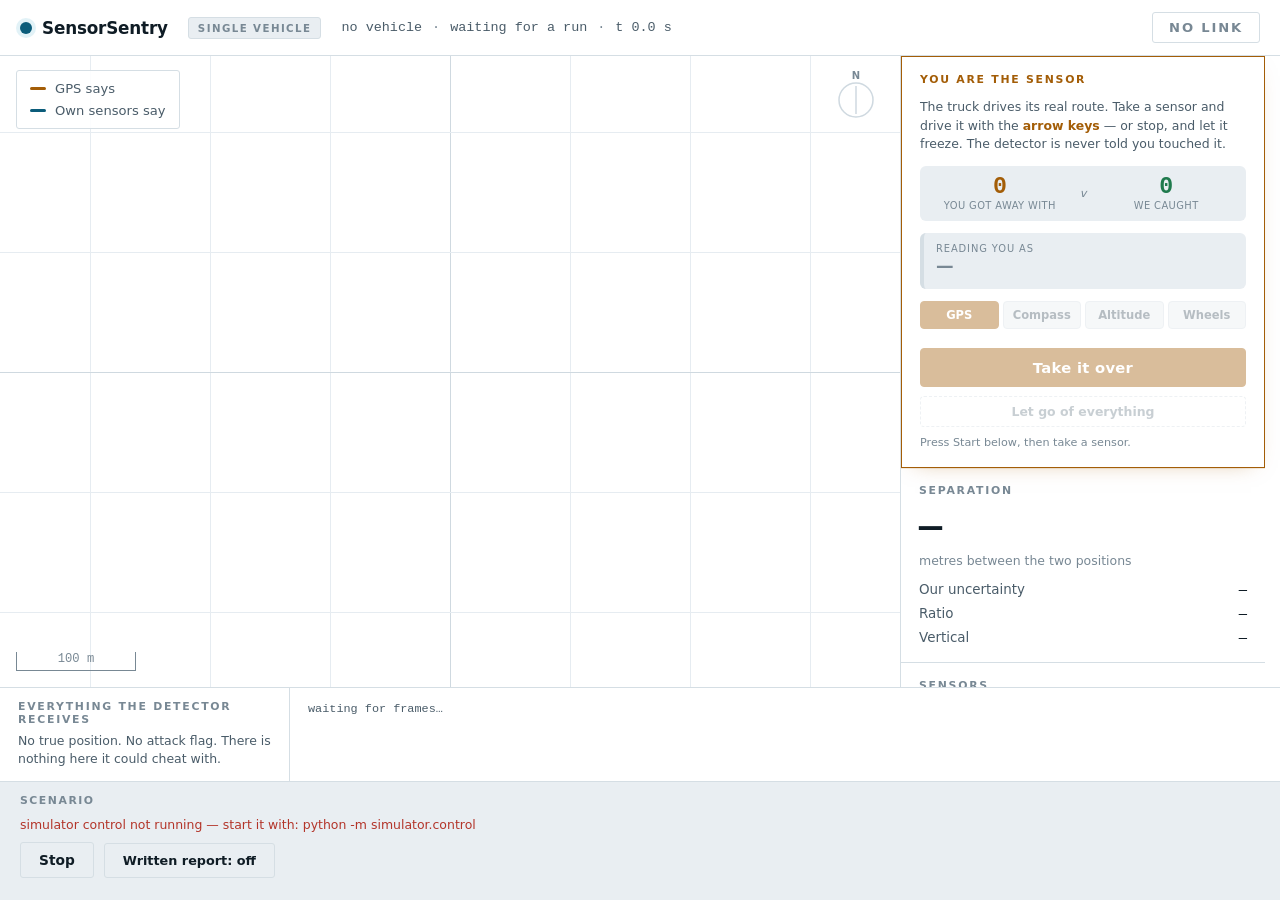
==== commit e153a274: "Every case named, reachable and checked — and four detector bugs it found "What happens if a judge p" ====
--- a/console/index.html
+++ b/console/index.html
@@ -77,6 +77,11 @@
       </div>
 
       <button id="taketarget" class="atk primary">Take it over</button>
+
+      <!-- Everything else that can be done to the selected sensor. Built from
+           a table in app.js so the list matches what the simulator actually
+           offers, and so harness/usecases.py can check every one of them. -->
+      <div class="actions" id="actions"></div>
 
       <div class="drive" id="drive" hidden>
         <div class="drivehead">
--- a/console/style.css
+++ b/console/style.css
@@ -711,3 +711,15 @@
 }
 .scenarios button.scripted { opacity: .72; font-size: .72rem; padding: 5px 8px; }
 .scenarios button.scripted:hover { opacity: 1; }
+
+/* every other thing that can be done to the selected sensor */
+.actions { display: flex; flex-wrap: wrap; gap: 5px; margin-top: 7px; }
+.actions button {
+  flex: 1 1 calc(50% - 3px); min-width: 0;
+  font: inherit; font-size: .72rem; padding: 6px 6px; cursor: pointer;
+  border: 1px solid var(--rule); border-radius: 4px;
+  background: var(--panel); color: var(--ink-2); white-space: nowrap;
+  overflow: hidden; text-overflow: ellipsis;
+}
+.actions button:hover:not(:disabled) { background: var(--panel-2); color: var(--ink); }
+.actions button:disabled { opacity: .4; cursor: not-allowed; }
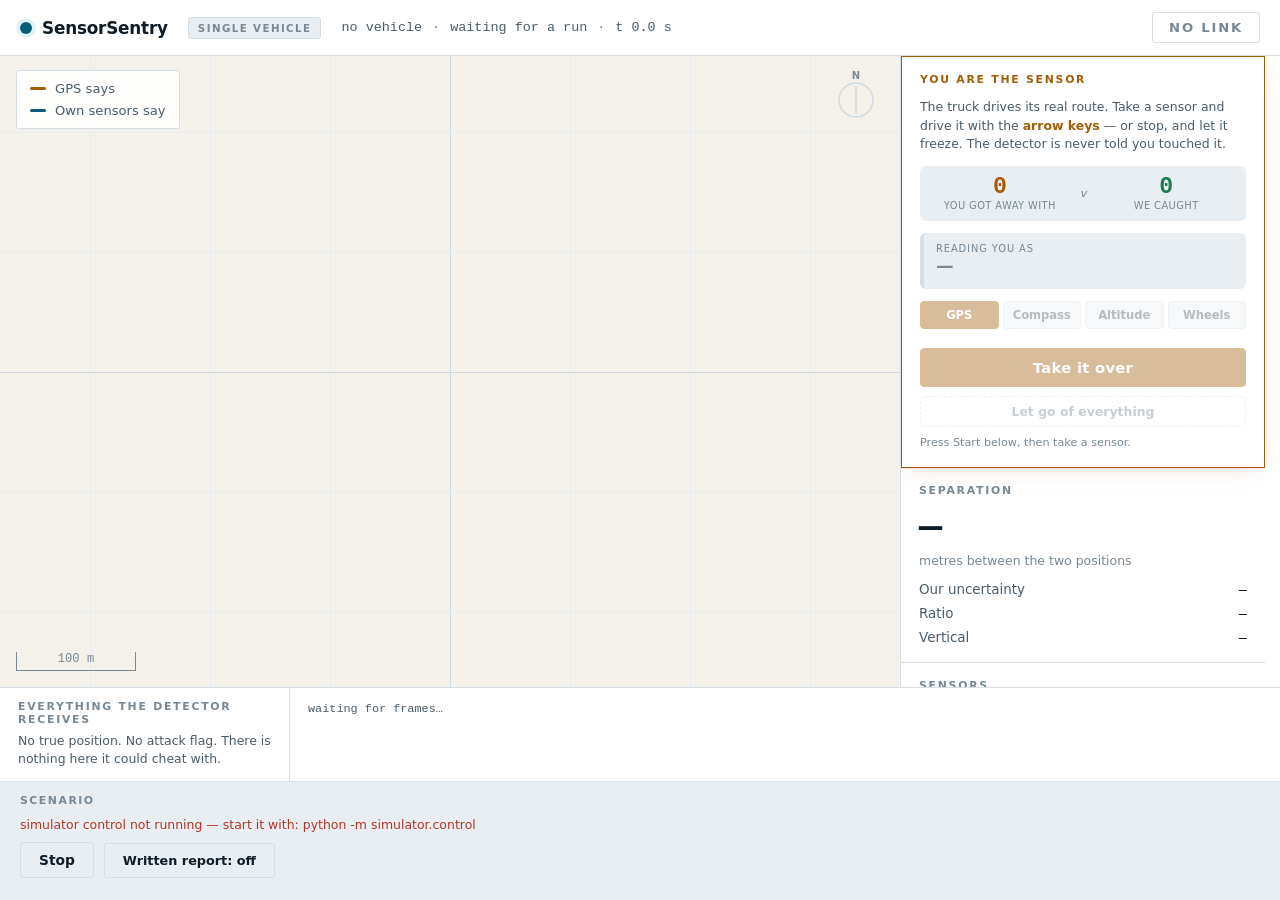
==== commit 46f15750: "Real map, real roads, and show the working Three things the demo could not do: prove why it called s" ====
--- a/console/index.html
+++ b/console/index.html
@@ -114,6 +114,53 @@
       <p class="atk-hint" id="atkhint">Press Start below, then take a sensor.</p>
     </div>
 
+    <!-- Two independent measurements of the same physical thing. While
+         everything is honest the lines sit on top of each other; drive one of
+         them and they come apart in front of you. That is the claim of the
+         whole project in three pictures. -->
+    <div class="panel traces" id="tracepanel" hidden>
+      <h2>The readings</h2>
+      <div class="tracecard" id="trace-heading">
+        <div class="tracehead"><span>Which way we point</span>
+          <span class="tracenows" id="trace-heading-now"></span></div>
+        <canvas id="canvas-heading" class="tracecanvas"></canvas>
+      </div>
+      <div class="tracecard" id="trace-height">
+        <div class="tracehead"><span>How high we are</span>
+          <span class="tracenows" id="trace-height-now"></span></div>
+        <canvas id="canvas-height" class="tracecanvas"></canvas>
+      </div>
+      <div class="tracecard" id="trace-speed">
+        <div class="tracehead"><span>How fast we are going</span>
+          <span class="tracenows" id="trace-speed-now"></span></div>
+        <canvas id="canvas-speed" class="tracecanvas"></canvas>
+      </div>
+      <p class="tracenote">
+        Two separate sensors measuring the same thing. When they lie on top of
+        each other, everything agrees.
+      </p>
+    </div>
+
+    <!-- The proof. A verdict is an assertion; this is the working. Four
+         sensors agreeing with each other and one disagreeing with all of them
+         is the entire argument, and until now it only existed inside the
+         detector where nobody could see it. -->
+    <div class="panel proof" id="proofpanel" hidden>
+      <h2>Why we say that</h2>
+      <p class="prooflede" id="prooflede"></p>
+      <canvas id="web" class="web" width="300" height="190"></canvas>
+      <div class="prooflists">
+        <div class="proofgroup bad" id="disagreegroup" hidden>
+          <h3><span class="tick">✗</span> These do not match</h3>
+          <ul id="disagree"></ul>
+        </div>
+        <div class="proofgroup good" id="agreegroup" hidden>
+          <h3><span class="tick">✓</span> These match each other</h3>
+          <ul id="agree"></ul>
+        </div>
+      </div>
+    </div>
+
     <div class="panel verdict" id="verdictpanel" hidden>
       <h2>Verdict</h2>
       <div class="guilty">
--- a/console/style.css
+++ b/console/style.css
@@ -723,3 +723,76 @@
 }
 .actions button:hover:not(:disabled) { background: var(--panel-2); color: var(--ink); }
 .actions button:disabled { opacity: .4; cursor: not-allowed; }
+
+/* a target this vehicle does not carry: visibly absent, not merely off */
+button.target.absent { text-decoration: line-through; opacity: .35; }
+
+/* ---------------------------------------------------------------------------
+   "Why we say that" — the working, not the answer
+
+   A verdict is an assertion. This is the evidence behind it: every check with
+   its real number, split into the ones that back each other up and the one
+   that stands alone. It is the difference between "trust me" and "look".
+--------------------------------------------------------------------------- */
+.panel.proof h2 { margin-bottom: 8px; }
+.prooflede {
+  margin: 0 0 10px; font-size: .84rem; line-height: 1.5; color: var(--ink);
+}
+.prooflede b { color: var(--alert); }
+.prooflede .agreeing { color: var(--ok); }
+
+.web {
+  width: 100%; height: auto; display: block; margin: 0 0 12px;
+  background: var(--panel-2); border-radius: 6px;
+}
+
+.proofgroup { margin-bottom: 12px; }
+.proofgroup:last-child { margin-bottom: 0; }
+.proofgroup h3 {
+  display: flex; align-items: center; gap: 6px; margin: 0 0 6px;
+  font-size: .68rem; font-weight: 700; letter-spacing: .07em;
+  text-transform: uppercase; color: var(--ink-3);
+}
+.proofgroup .tick { font-size: .95rem; line-height: 1; }
+.proofgroup.bad  h3 .tick { color: var(--alert); }
+.proofgroup.good h3 .tick { color: var(--ok); }
+.proofgroup ul { list-style: none; margin: 0; padding: 0; }
+.proofgroup li {
+  display: grid; grid-template-columns: minmax(0,1fr) auto auto;
+  gap: 8px; align-items: baseline;
+  padding: 6px 9px; margin-bottom: 3px; border-radius: 4px;
+  font-size: .74rem; background: var(--panel-2);
+}
+.proofgroup.bad  li { background: #fbeceb; }
+.proofgroup.good li { background: #eef5f0; }
+.proofgroup li .what { color: var(--ink-2); overflow: hidden; text-overflow: ellipsis; }
+.proofgroup li .num  { font-family: var(--mono); font-weight: 600; color: var(--ink); }
+.proofgroup li .rel  { font-family: var(--mono); font-size: .68rem; color: var(--ink-3); }
+.proofgroup.bad  li .num, .proofgroup.bad  li .rel { color: var(--alert); }
+.proofgroup.good li .rel { color: var(--ok); }
+
+/* ---------------------------------------------------------------------------
+   The readings — two measurements of one physical thing
+
+   Only the GPS used to have anything to look at. Taking over the compass
+   changed a number nobody could see, so three of the four sensors appeared to
+   do nothing at all. These are the pictures that make the manipulation
+   visible, and they double as the proof: honest sensors draw one line,
+   because the two traces sit on top of each other.
+--------------------------------------------------------------------------- */
+.tracecard { margin-bottom: 10px; }
+.tracecard:last-of-type { margin-bottom: 4px; }
+.tracehead {
+  display: flex; justify-content: space-between; align-items: baseline;
+  gap: 8px; margin-bottom: 2px;
+  font-size: .72rem; color: var(--ink-2);
+}
+.tracenows { display: flex; gap: 9px; }
+.tracenow { font-family: var(--mono); font-size: .68rem; font-weight: 600; }
+.tracecanvas {
+  width: 100%; height: 58px; display: block;
+  background: var(--panel-2); border-radius: 4px;
+}
+.tracenote {
+  margin: 6px 0 0; font-size: .68rem; line-height: 1.45; color: var(--ink-3);
+}
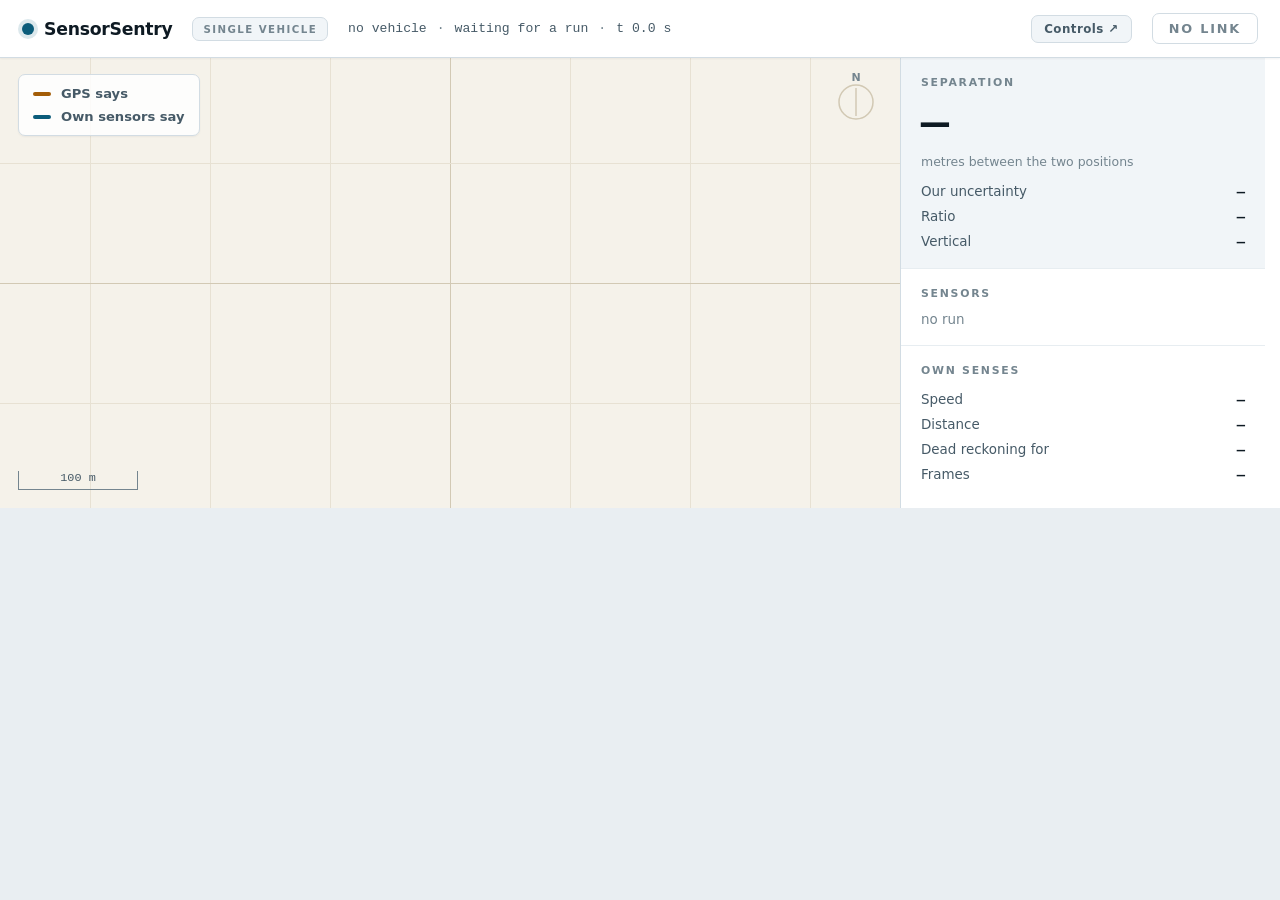
==== commit ff1256a5: "Two screens: the room watches one, the driver touches the other The console was losing to its own fu" ====
--- a/console/index.html
+++ b/console/index.html
@@ -3,10 +3,15 @@
 <head>
 <meta charset="utf-8">
 <meta name="viewport" content="width=device-width, initial-scale=1">
-<title>SensorSentry Console</title>
+<title>SensorSentry</title>
 <link rel="stylesheet" href="style.css">
 </head>
-<body>
+<body class="page-display">
+
+<!-- The evidence display: the screen the room watches.
+     Nothing on this page can start, stop, attack or steer anything. The
+     controls are on /drive, on another screen, in the driver's hands — which
+     is the anti-hardcoding argument made visible instead of asserted. -->
 
 <header class="bar">
   <div class="brand">
@@ -21,6 +26,7 @@
     <span class="sep">·</span>
     <span id="clock">t 0.0 s</span>
   </div>
+  <a class="drivelink" href="/drive" target="_blank" rel="noopener">Controls ↗</a>
   <div class="statepill" id="statepill" data-state="IDLE">IDLE</div>
 </header>
 
@@ -44,74 +50,67 @@
   </section>
 
   <aside class="side">
-    <!-- The answer to "is this hardcoded?" is not an argument, it is this
-         panel. The vehicle drives its real route; the judge takes a sensor
-         over and drives it themselves. The detector is never told. -->
-    <div class="panel attack" id="attackpanel">
-      <h2>You are the sensor</h2>
-      <p class="attacknote">
-        The truck drives its real route. Take a sensor and drive it with the
-        <b>arrow keys</b> — or stop, and let it freeze. The detector is never
-        told you touched it.
-      </p>
 
-      <div class="score" id="score">
-        <div class="score-side"><b id="scoreyou">0</b><span>you got away with</span></div>
-        <div class="score-v">v</div>
-        <div class="score-side"><b id="scoreus">0</b><span>we caught</span></div>
+    <div class="panel verdict" id="verdictpanel" hidden>
+      <h2>Verdict</h2>
+      <div class="guilty">
+        <span id="guilty">—</span>
+        <span class="cause" id="cause">—</span>
       </div>
+      <p class="reason" id="reason"></p>
+      <p class="action" id="action"></p>
+      <ul class="evidence" id="evidence"></ul>
+    </div>
 
-      <!-- What the detector currently believes. "not sure yet" is left on
-           screen rather than hidden: refusing to answer is the feature. -->
-      <div class="verdictread" id="verdictread" data-state="quiet">
-        <span class="vr-label">reading you as</span>
-        <b class="vr-word" id="verdictword">—</b>
-        <span class="vr-why" id="verdictwhy"></span>
-      </div>
-
-      <div class="targets" id="targets">
-        <button class="target on" data-target="gps">GPS</button>
-        <button class="target" data-target="compass">Compass</button>
-        <button class="target" data-target="altitude">Altitude</button>
-        <button class="target" data-target="wheels">Wheels</button>
-      </div>
-
-      <button id="taketarget" class="atk primary">Take it over</button>
-
-      <!-- Everything else that can be done to the selected sensor. Built from
-           a table in app.js so the list matches what the simulator actually
-           offers, and so harness/usecases.py can check every one of them. -->
-      <div class="actions" id="actions"></div>
-
-      <div class="drive" id="drive" hidden>
-        <div class="drivehead">
-          <span id="drivewhat">You are the GPS</span>
-          <b id="driveheading">—</b>
+    <!-- The proof. A verdict is an assertion; this is the working. Four
+         sensors agreeing with each other and one disagreeing with all of them
+         is the entire argument, and until this existed it lived only inside
+         the detector where nobody could see it. -->
+    <div class="panel proof" id="proofpanel" hidden>
+      <h2>Why we say that</h2>
+      <p class="prooflede" id="prooflede"></p>
+      <canvas id="web" class="web" width="300" height="190"></canvas>
+      <div class="prooflists">
+        <div class="proofgroup bad" id="disagreegroup" hidden>
+          <h3><span class="tick">✗</span> These do not match</h3>
+          <ul id="disagree"></ul>
         </div>
-        <div class="dpad">
-          <button class="key" data-arrow="up">&#9650;</button>
-          <div class="dpad-mid">
-            <button class="key" data-arrow="left">&#9664;</button>
-            <button class="key" id="driveoff" title="stop — let it freeze">&#9632;</button>
-            <button class="key" data-arrow="right">&#9654;</button>
-          </div>
-          <button class="key" data-arrow="down">&#9660;</button>
-        </div>
-        <div class="drivefoot">
-          <span>arrow keys work too</span>
-          <span>space = let go</span>
+        <div class="proofgroup good" id="agreegroup" hidden>
+          <h3><span class="tick">✓</span> These match each other</h3>
+          <ul id="agree"></ul>
         </div>
       </div>
+    </div>
 
-      <button id="doclear" class="atk ghost">Let go of everything</button>
+    <div class="panel headline">
+      <h2>Separation</h2>
+      <div class="big" id="sep">—</div>
+      <div class="sub">metres between the two positions</div>
+      <div class="rows">
+        <div><span>Our uncertainty</span><b id="sigma">—</b></div>
+        <div><span>Ratio</span><b id="ratio">—</b></div>
+        <div><span>Vertical</span><b id="vert">—</b></div>
+      </div>
+    </div>
 
-      <!-- Timed in the browser, from the judge's own click. This number never
-           goes near the detector — it cannot, which is the point. -->
-      <div class="stopwatch" id="stopwatch" hidden>
-        <span class="sw-label" id="swlabel">waiting</span>
-        <span class="sw-time" id="swtime">0.0 s</span>
+    <div class="panel nav" id="navpanel" hidden>
+      <h2>Navigating on</h2>
+      <div class="navsource" id="navsource">—</div>
+      <div class="rows">
+        <div><span>Accurate to about</span><b id="navbudget">—</b></div>
+        <div><span>Safe for another</span><b id="navremaining">—</b></div>
       </div>
-      <p class="atk-hint" id="atkhint">Press Start below, then take a sensor.</p>
+      <p class="navnote" id="navnote"></p>
+    </div>
+
+    <div class="panel fleet" id="fleetpanel" hidden>
+      <h2>Attack zone</h2>
+      <div class="zoneline" id="zoneline">—</div>
+      <div class="rows">
+        <div><span>Vehicles hit</span><b id="zonevehicles">—</b></div>
+        <div><span>Area</span><b id="zoneradius">—</b></div>
+      </div>
+      <ul class="advisories" id="advisories"></ul>
     </div>
 
     <!-- Two independent measurements of the same physical thing. While
@@ -141,68 +140,6 @@
       </p>
     </div>
 
-    <!-- The proof. A verdict is an assertion; this is the working. Four
-         sensors agreeing with each other and one disagreeing with all of them
-         is the entire argument, and until now it only existed inside the
-         detector where nobody could see it. -->
-    <div class="panel proof" id="proofpanel" hidden>
-      <h2>Why we say that</h2>
-      <p class="prooflede" id="prooflede"></p>
-      <canvas id="web" class="web" width="300" height="190"></canvas>
-      <div class="prooflists">
-        <div class="proofgroup bad" id="disagreegroup" hidden>
-          <h3><span class="tick">✗</span> These do not match</h3>
-          <ul id="disagree"></ul>
-        </div>
-        <div class="proofgroup good" id="agreegroup" hidden>
-          <h3><span class="tick">✓</span> These match each other</h3>
-          <ul id="agree"></ul>
-        </div>
-      </div>
-    </div>
-
-    <div class="panel verdict" id="verdictpanel" hidden>
-      <h2>Verdict</h2>
-      <div class="guilty">
-        <span id="guilty">—</span>
-        <span class="cause" id="cause">—</span>
-      </div>
-      <p class="reason" id="reason"></p>
-      <p class="action" id="action"></p>
-      <ul class="evidence" id="evidence"></ul>
-    </div>
-
-    <div class="panel nav" id="navpanel" hidden>
-      <h2>Navigating on</h2>
-      <div class="navsource" id="navsource">—</div>
-      <div class="rows">
-        <div><span>Accurate to about</span><b id="navbudget">—</b></div>
-        <div><span>Safe for another</span><b id="navremaining">—</b></div>
-      </div>
-      <p class="navnote" id="navnote"></p>
-    </div>
-
-    <div class="panel fleet" id="fleetpanel" hidden>
-      <h2>Attack zone</h2>
-      <div class="zoneline" id="zoneline">—</div>
-      <div class="rows">
-        <div><span>Vehicles hit</span><b id="zonevehicles">—</b></div>
-        <div><span>Area</span><b id="zoneradius">—</b></div>
-      </div>
-      <ul class="advisories" id="advisories"></ul>
-    </div>
-
-    <div class="panel">
-      <h2>Separation</h2>
-      <div class="big" id="sep">—</div>
-      <div class="sub">metres between the two positions</div>
-      <div class="rows">
-        <div><span>Our uncertainty</span><b id="sigma">—</b></div>
-        <div><span>Ratio</span><b id="ratio">—</b></div>
-        <div><span>Vertical</span><b id="vert">—</b></div>
-      </div>
-    </div>
-
     <div class="panel">
       <h2>Sensors</h2>
       <div id="sensors" class="sensors"><p class="empty">no run</p></div>
@@ -220,40 +157,7 @@
   </aside>
 </main>
 
-<section class="feedwrap">
-  <div class="feedhead">
-    <h2>Everything the detector receives</h2>
-    <p>No true position. No attack flag. There is nothing here it could cheat with.</p>
-  </div>
-  <pre id="feed" class="feed">waiting for frames…</pre>
-</section>
-
-<footer class="controls">
-  <span class="ctrl-label">Scenario</span>
-  <div id="scenarios" class="scenarios"><span class="hint">loading…</span></div>
-  <span class="spacer"></span>
-  <button id="reset">Stop</button>
-  <button id="reporttoggle" class="toggle">Written report: off</button>
-  <button id="reportopen" hidden>Open report</button>
-  <span id="hint" class="hint"></span>
-</footer>
-
-<div id="reportsheet" class="reportsheet" hidden>
-  <div class="reportcard">
-    <div class="reporthead">
-      <h2 id="reporttitle">Incident report</h2>
-      <button id="reportclose">Close</button>
-    </div>
-    <pre id="reportbody"></pre>
-    <p class="reportnote">
-      Written from the stored incident record, after the event. Detection does
-      not use it — turn it off and re-run the attack; the verdict is identical.
-      <b>Generated by a template, not a language model.</b> This is where one
-      would be handed the same record.
-    </p>
-  </div>
-</div>
-
-<script src="app.js"></script>
+<script src="common.js"></script>
+<script src="display.js"></script>
 </body>
 </html>
--- a/console/style.css
+++ b/console/style.css
@@ -1,28 +1,82 @@
 /* SensorSentry console.
+
    Light, and still an instrument: this gets read across a room in a demo hall
    and photographed by people in the audience. Colour is only ever used where
    it means something, and the two paths keep well clear of each other and of
    the semantic colours, because telling them apart is the whole point.
 
    Darkened against a white ground so the contrast holds under projector
-   washout — the pale accents that work on black disappear here. */
+   washout — the pale accents that work on black disappear here.
+
+   Two pages share this file:
+     body.page-display   /        the evidence display
+     body.page-drive     /drive   the control surface
+
+   Everything above the page-specific sections is common to both.
+
+   The canvas reads its colours out of :root at startup rather than carrying a
+   copy of them (see themeColours in common.js). One consequence worth keeping:
+   a dark theme is a rewrite of the token block below and nothing else. Do not
+   reintroduce a hardcoded colour anywhere — the map already drifted out of
+   step with its own legend once that way.
+--------------------------------------------------------------------------- */
 
 :root {
-  --bg: #f2f5f7;
-  --panel: #ffffff;
-  --panel-2: #e9eef2;
-  --rule: #d5dee4;
-  --ink: #0f1c25;
-  --ink-2: #4a5c69;
-  --ink-3: #788894;
-
-  --accent: #0b5c7a;
+  color-scheme: light;
+
+  /* ground */
+  --bg:        #e9eef2;
+  --panel:     #ffffff;
+  --panel-2:   #f1f5f8;
+  --panel-3:   #e3eaef;
+  --rule:      #d2dce3;
+  --rule-soft: #e7edf1;
+
+  /* ink */
+  --ink:   #0e1a23;
+  --ink-2: #465a67;
+  --ink-3: #74858f;
+
+  /* meaning — never decoration */
+  --accent:  #0b5c7a;
   --claimed: #a35d07;   /* what GPS asserts */
   --witness: #0b5c7a;   /* what the vehicle itself felt */
 
-  --ok: #1f7a4d;
+  --ok:    #1f7a4d;
   --watch: #9a6207;
   --alert: #b3352a;
+
+  /* the same meanings, as a wash behind a panel */
+  --tint-ok:      #e9f3ed;
+  --tint-watch:   #fdf3e2;
+  --tint-alert:   #fbeceb;
+  --tint-accent:  #e8f1f5;
+  --tint-claimed: #fff7ec;
+  --edge-claimed: #e5c99a;
+
+  /* the map, drawn on canvas — paper, so the two tracks own every other
+     colour on it */
+  --map-bg:         #f5f2ea;
+  --map-grid:       #e7e1d3;
+  --map-grid-major: #d2c9b4;
+  --map-road:       #ffffff;
+  --map-road-case:  #d5cbb5;
+  --map-road-text:  #857c69;
+  --map-building:   #ded6c6;
+  --map-chip:       rgba(255, 255, 255, .85);
+  /* the wash under an alerting vehicle and inside an attack zone, and the
+     transparent end of the same colour for the zone's gradient */
+  --map-alert-wash: rgba(179, 53, 42, .20);
+  --map-alert-fade: rgba(179, 53, 42, 0);
+
+  /* the agreement web */
+  --web-good: #8fbca4;
+
+  --lift-1: 0 1px 2px rgba(14, 26, 35, .05);
+  --lift-2: 0 4px 14px -6px rgba(14, 26, 35, .18), 0 1px 2px rgba(14, 26, 35, .05);
+  --lift-3: 0 20px 60px -20px rgba(14, 26, 35, .45);
+
+  --radius: 7px;
 
   --mono: "JetBrains Mono", ui-monospace, Consolas, "Courier New", monospace;
   --sans: "Segoe UI", system-ui, -apple-system, sans-serif;
@@ -43,54 +97,86 @@
   color: var(--ink);
   font-family: var(--sans);
   overflow: hidden;
-}
-
-body {
+  -webkit-font-smoothing: antialiased;
+}
+
+/* --- page skeletons ------------------------------------------------------
+   The display gives every pixel it can spare to the map, because the map's
+   scale is height-bound and the two tracks are the whole claim. Moving the
+   raw feed and the scenario buttons to /drive gave it 310px back. */
+
+body.page-display {
   display: grid;
-  /* bar · violation · banner · map+panels · raw feed · controls */
-  grid-template-rows: auto auto auto 1fr auto auto;
+  grid-template-rows: auto auto auto 1fr;  /* bar · violation · banner · map+panels */
   height: 100vh;
 }
 
-/* --- top bar ----------------------------------------------------------- */
+body.page-drive {
+  display: grid;
+  /* bar · violation · focus warning · columns */
+  grid-template-rows: auto auto auto 1fr;
+  height: 100vh;
+}
+
+/* --- top bar ------------------------------------------------------------- */
 
 .bar {
   display: flex;
   align-items: center;
   gap: 20px;
-  padding: 12px 20px;
+  padding: 13px 22px;
   background: var(--panel);
   border-bottom: 1px solid var(--rule);
+  box-shadow: var(--lift-1);
+  z-index: 3;
 }
 
 .brand { display: flex; align-items: center; gap: 10px; }
 .mark {
   width: 12px; height: 12px; border-radius: 50%;
   background: var(--accent);
-  box-shadow: 0 0 0 4px rgba(79, 174, 204, .16);
-}
-.name { font-weight: 700; font-size: 1.05rem; letter-spacing: -.01em; }
+  box-shadow: 0 0 0 4px rgba(11, 92, 122, .14);
+  flex: none;
+}
+.name { font-weight: 700; font-size: 1.08rem; letter-spacing: -.015em; }
+.brandsub {
+  font-size: .64rem; font-weight: 700; letter-spacing: .16em;
+  text-transform: uppercase; color: var(--ink-3);
+  padding-left: 9px; margin-left: 3px; border-left: 1px solid var(--rule);
+}
 
 .runinfo {
   font-family: var(--mono);
-  font-size: .84rem;
+  font-size: .82rem;
   color: var(--ink-2);
   display: flex; gap: 10px; align-items: center;
+  min-width: 0; overflow: hidden;
 }
 .runinfo .sep { color: var(--ink-3); }
 
+/* The other screen is one click away and neither page is much use alone. */
+.drivelink {
+  margin-left: auto;
+  font-size: .74rem; font-weight: 600; letter-spacing: .04em;
+  text-decoration: none; white-space: nowrap;
+  color: var(--ink-2);
+  padding: 6px 12px; border-radius: var(--radius);
+  border: 1px solid var(--rule); background: var(--panel-2);
+}
+.drivelink:hover { color: var(--accent); border-color: var(--accent); }
+
 .statepill {
-  margin-left: auto;
   font-weight: 700;
-  font-size: .82rem;
+  font-size: .8rem;
   letter-spacing: .14em;
   padding: 7px 16px;
-  border-radius: 3px;
+  border-radius: var(--radius);
   border: 1px solid var(--rule);
   color: var(--ink-3);
-}
-.statepill[data-state="OK"]    { background: rgba(31,122,77,.10); color: var(--ok);    border-color: var(--ok); }
-.statepill[data-state="WATCH"] { background: rgba(154,98,7,.12); color: var(--watch); border-color: var(--watch); }
+  flex: none;
+}
+.statepill[data-state="OK"]    { background: var(--tint-ok);    color: var(--ok);    border-color: var(--ok); }
+.statepill[data-state="WATCH"] { background: var(--tint-watch); color: var(--watch); border-color: var(--watch); }
 .statepill[data-state="ALERT"] {
   background: var(--alert); color: #ffffff; border-color: var(--alert);
   animation: pulse 1.1s ease-in-out infinite;
@@ -98,46 +184,85 @@
 @keyframes pulse { 50% { opacity: .55; } }
 @media (prefers-reduced-motion: reduce) { .statepill[data-state="ALERT"] { animation: none; } }
 
-/* --- schema violation banner ------------------------------------------- */
+/* --- schema violation ---------------------------------------------------- */
 
 .violation {
   background: var(--alert);
   color: #ffffff;
   font-family: var(--mono);
   font-size: .85rem;
-  padding: 11px 20px;
+  padding: 11px 22px;
   font-weight: 600;
 }
 
-/* --- main split --------------------------------------------------------- */
+/* --- the banner ---------------------------------------------------------
+   A demo hall is wide and the audience is far back. The side panels carry
+   the detail; this carries the answer, and it is sized to be read from the
+   back row rather than from the operator's chair. */
+
+.banner {
+  display: flex; align-items: baseline; gap: 20px; flex-wrap: wrap;
+  padding: 16px 24px;
+  background: var(--alert); color: #fff;
+  box-shadow: var(--lift-2);
+  z-index: 2;
+}
+.banner[data-cause="fault"]        { background: var(--watch); }
+.banner[data-cause="interference"] { background: var(--accent); }
+.banner[data-cause="unclassified"] { background: var(--ink-2); }
+
+.banner-what {
+  font-size: 1.6rem; font-weight: 800; letter-spacing: -.015em;
+  text-transform: uppercase; line-height: 1.1;
+}
+.banner-who { font-family: var(--mono); font-size: .9rem; opacity: .88; }
+.banner-do {
+  margin-left: auto; font-size: 1rem; font-weight: 600;
+  opacity: .96; text-align: right;
+}
+
+/* Which view you are looking at. Four vehicles on screen invites the wrong
+   conclusion — that the product needs a fleet. It does not: the detector runs
+   on each vehicle alone. The fleet view is the control room watching them. */
+.mode {
+  font-size: .64rem; font-weight: 700; letter-spacing: .14em;
+  padding: 5px 10px; border-radius: var(--radius);
+  background: var(--panel-2); color: var(--ink-3);
+  border: 1px solid var(--rule); flex: none;
+}
+.mode[data-mode="fleet"] { background: var(--accent); color: #fff; border-color: var(--accent); }
+
+/* --- the map ------------------------------------------------------------- */
 
 main {
   display: grid;
   grid-template-columns: minmax(0, 1fr) 380px;
   min-height: 0;
-}
-
-.mapwrap { position: relative; min-width: 0; background: var(--panel); }
+  overflow: hidden;
+}
+
+.mapwrap { position: relative; min-width: 0; background: var(--map-bg); }
 #map { display: block; width: 100%; height: 100%; }
 
 .legend {
-  position: absolute; left: 16px; top: 14px;
-  display: flex; flex-direction: column; gap: 7px;
-  background: rgba(255,255,255,.9);
+  position: absolute; left: 18px; top: 16px;
+  display: flex; flex-direction: column; gap: 8px;
+  background: var(--map-chip);
   border: 1px solid var(--rule);
-  border-radius: 3px;
-  padding: 10px 13px;
-  font-size: .82rem;
+  border-radius: var(--radius);
+  padding: 11px 14px;
+  font-size: .82rem; font-weight: 600;
   color: var(--ink-2);
-}
-.legend span { display: flex; align-items: center; gap: 9px; }
-.swatch { width: 16px; height: 3px; border-radius: 2px; display: inline-block; }
+  box-shadow: var(--lift-1);
+}
+.legend span { display: flex; align-items: center; gap: 10px; }
+.swatch { width: 18px; height: 4px; border-radius: 2px; display: inline-block; flex: none; }
 .swatch.claimed { background: var(--claimed); }
 .swatch.witness { background: var(--witness); }
 
 .scalebar {
-  position: absolute; left: 16px; bottom: 16px;
-  font-family: var(--mono); font-size: .76rem; color: var(--ink-3);
+  position: absolute; left: 18px; bottom: 18px;
+  font-family: var(--mono); font-size: .74rem; color: var(--ink-2);
   border-left: 1px solid var(--ink-3);
   border-right: 1px solid var(--ink-3);
   border-bottom: 1px solid var(--ink-3);
@@ -146,17 +271,29 @@
   text-align: center;
 }
 
-/* --- side panels -------------------------------------------------------- */
+/* --- panels: the shared primitives --------------------------------------- */
 
 .side {
   border-left: 1px solid var(--rule);
   background: var(--panel);
   overflow-y: auto;
+  scrollbar-gutter: stable;
   display: flex;
   flex-direction: column;
 }
 
-.panel { padding: 16px 18px; border-bottom: 1px solid var(--rule); }
+/* The side column scrolls. Without a hint it reads as clipped text rather
+   than more content, which is how a verdict gets missed. */
+.side {
+  background:
+    linear-gradient(var(--panel) 30%, rgba(255, 255, 255, 0)) top / 100% 28px no-repeat,
+    linear-gradient(rgba(255, 255, 255, 0), var(--panel) 70%) bottom / 100% 28px no-repeat,
+    var(--panel);
+  background-attachment: local, local, scroll;
+}
+
+.panel { padding: 18px 20px; border-bottom: 1px solid var(--rule-soft); }
+.panel:last-child { border-bottom: 0; }
 .panel h2 {
   margin: 0 0 12px;
   font-size: .68rem;
@@ -165,63 +302,475 @@
   color: var(--ink-3);
   font-weight: 700;
 }
-
+.panel h3.subhead {
+  margin: 16px 0 7px;
+  font-size: .62rem; font-weight: 700; letter-spacing: .12em;
+  text-transform: uppercase; color: var(--ink-3);
+}
+.panelnote {
+  margin: -4px 0 12px; font-size: .78rem; line-height: 1.5; color: var(--ink-2);
+}
+
+/* Nothing in the side column may push the page sideways. Long sensor lists
+   and metre readings both did, and clipped the text they were reporting. */
+.side, .panel, .panel * { min-width: 0; }
+.panel { overflow-wrap: anywhere; }
+
+/* The big separation figure is the one number read from across a room, but it
+   must not be the reason the panel overflows. */
 .big {
   font-family: var(--mono);
-  font-size: 2.5rem;
+  font-size: clamp(1.9rem, 5.5vw, 2.9rem);
   font-weight: 600;
   line-height: 1;
   font-variant-numeric: tabular-nums;
+  overflow-wrap: anywhere;
 }
 .big[data-state="WATCH"] { color: var(--watch); }
 .big[data-state="ALERT"] { color: var(--alert); }
-.sub { font-size: .78rem; color: var(--ink-3); margin-top: 6px; }
-
-.rows { display: flex; flex-direction: column; gap: 8px; margin-top: 14px; }
+.sub { font-size: .78rem; color: var(--ink-3); margin-top: 7px; }
+
+/* The one panel that is always there and always the same shape, whatever the
+   run is doing. The verdict and the working appear above it when there is
+   something to say; this is what the eye comes back to when there is not. */
+.panel.headline { background: var(--panel-2); }
+
+.rows { display: flex; flex-direction: column; gap: 9px; margin-top: 15px; }
 .rows > div {
   display: flex; justify-content: space-between; align-items: baseline;
   gap: 12px; min-width: 0;
 }
 .rows span { font-size: .84rem; color: var(--ink-2); flex: 0 1 auto; }
 .rows b {
-  font-family: var(--mono); font-size: .86rem; font-weight: 500;
+  font-family: var(--mono); font-size: .86rem; font-weight: 600;
   font-variant-numeric: tabular-nums;
   text-align: right; min-width: 0;
   overflow-wrap: anywhere;
 }
 
-.sensors { display: flex; flex-direction: column; gap: 8px; }
-.sensor {
-  display: flex; align-items: center; gap: 10px;
-  font-size: .86rem;
-}
-.sensor .dot { width: 8px; height: 8px; border-radius: 50%; background: var(--ok); flex: none; }
+.sensors { display: flex; flex-direction: column; gap: 9px; }
+.sensor { display: flex; align-items: center; gap: 10px; font-size: .86rem; }
+.sensor .dot {
+  width: 8px; height: 8px; border-radius: 50%; background: var(--ok); flex: none;
+}
 .sensor.bad .dot { background: var(--alert); }
-.sensor .who { text-transform: uppercase; letter-spacing: .06em; font-size: .74rem; color: var(--ink-2); width: 52px; }
+.sensor .who {
+  text-transform: uppercase; letter-spacing: .06em; font-size: .74rem;
+  color: var(--ink-2); width: 56px; font-weight: 600;
+}
 .sensor .why { font-family: var(--mono); font-size: .76rem; color: var(--alert); }
 .sensor.bad .who { color: var(--ink); }
 .empty { color: var(--ink-3); font-size: .84rem; margin: 0; }
 
-/* --- raw feed ----------------------------------------------------------- */
-
-.feedwrap {
-  border-top: 1px solid var(--rule);
+/* --- buttons: one look, everywhere --------------------------------------- */
+
+button {
+  font-family: inherit; font-size: .86rem; font-weight: 600;
+  padding: 9px 18px;
+  border-radius: var(--radius);
+  border: 1px solid var(--rule);
   background: var(--panel);
+  color: var(--ink);
+  cursor: pointer;
+  transition: background .12s, border-color .12s, color .12s;
+}
+button:hover:not(:disabled) { border-color: var(--accent); }
+button.primary { background: var(--accent); border-color: var(--accent); color: #ffffff; }
+button:focus-visible { outline: 2px solid var(--accent); outline-offset: 2px; }
+button:disabled { opacity: .4; cursor: not-allowed; }
+
+.hint { font-size: .78rem; color: var(--ink-3); }
+.hint code { font-family: var(--mono); color: var(--ink-2); }
+.hint.bad { color: var(--alert); }
+
+/* ===========================================================================
+   THE DISPLAY — /
+=========================================================================== */
+
+/* --- verdict: which sensor, and why -------------------------------------- */
+
+.panel.verdict { background: var(--tint-alert); }
+
+.guilty { display: flex; align-items: baseline; gap: 11px; flex-wrap: wrap; }
+#guilty {
+  font-size: 1.75rem; font-weight: 700; letter-spacing: -.015em;
+  color: var(--alert); line-height: 1.1;
+}
+.cause {
+  font-size: .66rem; font-weight: 700; letter-spacing: .14em;
+  text-transform: uppercase; padding: 4px 9px; border-radius: 4px;
+  border: 1px solid currentColor;
+}
+.cause[data-cause="attack"]       { color: var(--alert); }
+.cause[data-cause="fault"]        { color: var(--watch); }
+.cause[data-cause="interference"] { color: var(--accent); }
+.cause[data-cause="unclassified"] { color: var(--ink-3); }
+
+.reason {
+  margin: 13px 0 0; font-size: .88rem; line-height: 1.55; color: var(--ink-2);
+}
+.action {
+  margin: 13px 0 0; font-size: .9rem; line-height: 1.5;
+  color: var(--ink); font-weight: 600;
+  border-left: 3px solid var(--alert); padding-left: 12px;
+}
+.evidence {
+  margin: 13px 0 0; padding-left: 16px;
+  display: flex; flex-direction: column; gap: 5px;
+}
+.evidence li {
+  font-family: var(--mono); font-size: .74rem; line-height: 1.45;
+  color: var(--ink-3);
+}
+
+/* --- navigation source: what the vehicle is actually steering by ---------- */
+
+.panel.nav { background: var(--tint-accent); }
+.navsource {
+  font-size: 1.15rem; font-weight: 700; letter-spacing: -.01em;
+  color: var(--ok);
+}
+.panel.nav[data-source="dead_reckoning"] { background: var(--tint-watch); }
+.panel.nav[data-source="dead_reckoning"] .navsource { color: var(--watch); }
+.navnote {
+  margin: 13px 0 0; font-size: .82rem; line-height: 1.5; color: var(--ink-2);
+}
+
+/* --- fleet: several vehicles, and where the attacker is ------------------- */
+
+.panel.fleet { background: var(--tint-alert); }
+.zoneline {
+  font-size: .98rem; font-weight: 600; line-height: 1.4; color: var(--alert);
+}
+.advisories {
+  margin: 13px 0 0; padding-left: 16px;
+  display: flex; flex-direction: column; gap: 6px;
+}
+.advisories li { font-size: .8rem; line-height: 1.45; color: var(--ink-2); }
+.advisories li b { color: var(--ink); }
+
+.advisories li, .evidence li, .reason, .action, .navnote, .zoneline {
+  overflow-wrap: anywhere;
+}
+
+/* ---------------------------------------------------------------------------
+   "Why we say that" — the working, not the answer
+
+   A verdict is an assertion. This is the evidence behind it: every check with
+   its real number, split into the ones that back each other up and the one
+   that stands alone. It is the difference between "trust me" and "look".
+--------------------------------------------------------------------------- */
+
+.panel.proof h2 { margin-bottom: 9px; }
+.prooflede {
+  margin: 0 0 12px; font-size: .86rem; line-height: 1.5; color: var(--ink);
+}
+.prooflede b { color: var(--alert); }
+.prooflede .agreeing { color: var(--ok); }
+
+.web {
+  width: 100%; height: auto; display: block; margin: 0 0 13px;
+  background: var(--panel-2); border-radius: var(--radius);
+}
+
+.proofgroup { margin-bottom: 13px; }
+.proofgroup:last-child { margin-bottom: 0; }
+.proofgroup h3 {
+  display: flex; align-items: center; gap: 6px; margin: 0 0 7px;
+  font-size: .66rem; font-weight: 700; letter-spacing: .1em;
+  text-transform: uppercase; color: var(--ink-3);
+}
+.proofgroup .tick { font-size: .95rem; line-height: 1; }
+.proofgroup.bad  h3 .tick { color: var(--alert); }
+.proofgroup.good h3 .tick { color: var(--ok); }
+.proofgroup ul { list-style: none; margin: 0; padding: 0; }
+.proofgroup li {
+  display: grid; grid-template-columns: minmax(0, 1fr) auto auto;
+  gap: 9px; align-items: baseline;
+  padding: 7px 10px; margin-bottom: 4px; border-radius: 5px;
+  font-size: .75rem; background: var(--panel-2);
+}
+.proofgroup.bad  li { background: var(--tint-alert); }
+.proofgroup.good li { background: var(--tint-ok); }
+.proofgroup li .what { color: var(--ink-2); overflow: hidden; text-overflow: ellipsis; }
+.proofgroup li .num  { font-family: var(--mono); font-weight: 600; color: var(--ink); }
+.proofgroup li .rel  { font-family: var(--mono); font-size: .68rem; color: var(--ink-3); }
+.proofgroup.bad  li .num, .proofgroup.bad  li .rel { color: var(--alert); }
+.proofgroup.good li .rel { color: var(--ok); }
+
+/* ---------------------------------------------------------------------------
+   The readings — two measurements of one physical thing
+
+   Only the GPS used to have anything to look at. Taking over the compass
+   changed a number nobody could see, so three of the four sensors appeared to
+   do nothing at all. These are the pictures that make the manipulation
+   visible, and they double as the proof: honest sensors draw one line,
+   because the two traces sit on top of each other.
+--------------------------------------------------------------------------- */
+
+.tracecard { margin-bottom: 11px; }
+.tracecard:last-of-type { margin-bottom: 5px; }
+.tracehead {
+  display: flex; justify-content: space-between; align-items: baseline;
+  gap: 8px; margin-bottom: 3px;
+  font-size: .74rem; color: var(--ink-2); font-weight: 600;
+}
+.tracenows { display: flex; gap: 10px; }
+.tracenow { font-family: var(--mono); font-size: .68rem; font-weight: 600; }
+.tracecanvas {
+  width: 100%; height: 58px; display: block;
+  background: var(--panel-2); border-radius: 5px;
+}
+.tracenote {
+  margin: 7px 0 0; font-size: .7rem; line-height: 1.45; color: var(--ink-3);
+}
+
+/* ===========================================================================
+   THE CONTROL SURFACE — /drive
+=========================================================================== */
+
+.drivemain {
   display: grid;
-  grid-template-columns: 290px 1fr;
-  max-height: 190px;
-}
-.feedhead { padding: 12px 18px; border-right: 1px solid var(--rule); }
-.feedhead h2 {
-  margin: 0 0 6px; font-size: .68rem; letter-spacing: .16em;
-  text-transform: uppercase; color: var(--ink-3); font-weight: 700;
-}
-.feedhead p { margin: 0; font-size: .78rem; color: var(--ink-2); line-height: 1.5; }
-
+  grid-template-columns: minmax(360px, 460px) minmax(0, 1fr);
+  min-height: 0;
+  overflow: hidden;
+}
+.drivemain .col {
+  overflow-y: auto;
+  scrollbar-gutter: stable;
+  background: var(--panel);
+  border-right: 1px solid var(--rule);
+  display: flex; flex-direction: column;
+}
+.drivemain .col:last-child { border-right: 0; background: var(--bg); }
+.drivemain .col:last-child .panel {
+  background: var(--panel);
+  border: 1px solid var(--rule);
+  border-radius: var(--radius);
+  margin: 16px 16px 0;
+  box-shadow: var(--lift-1);
+}
+.drivemain .col:last-child .panel:last-child { margin-bottom: 16px; }
+/* On this page a panel is a card with its own border. The rail's separator
+   rule would draw a second line just inside the first one. */
+.drivemain .panel { border-bottom: 0; }
+
+/* The arrow keys go to whichever window has focus, and a driver watching the
+   big screen will not notice this one lost it. Four dead keypresses on stage
+   read as a broken demo, so the page says which window is listening. */
+.focuswarn {
+  display: none;
+  padding: 9px 22px;
+  background: var(--claimed); color: #fff;
+  font-size: .82rem; font-weight: 600;
+}
+body[data-focus="off"] .focuswarn { display: block; }
+
+/* --- the run ------------------------------------------------------------- */
+
+.panel.run .scenarios { margin-bottom: 12px; }
+.runrow { display: flex; align-items: center; gap: 10px; flex-wrap: wrap; }
+.runrow .hint { flex: 1 1 100%; }
+
+.scenarios { display: flex; gap: 8px; flex-wrap: wrap; }
+.scenarios button { padding: 8px 14px; font-size: .82rem; }
+.scenarios button.running {
+  background: var(--accent); border-color: var(--accent); color: #ffffff;
+}
+/* What each scenario is for, so nobody has to remember the names on stage. */
+.scenarios button::after {
+  content: attr(data-note);
+  display: block; font-size: .64rem; font-weight: 500;
+  letter-spacing: .04em; opacity: .7; margin-top: 2px;
+}
+/* scripted runs, demoted: kept as a fallback, no longer the way in */
+.scenarios .scripted-label {
+  font-size: .62rem; letter-spacing: .07em; text-transform: uppercase;
+  color: var(--ink-3); align-self: center; width: 100%; margin-top: 4px;
+}
+.scenarios button.scripted { opacity: .72; font-size: .72rem; padding: 6px 9px; }
+.scenarios button.scripted:hover { opacity: 1; }
+
+/* ---------------------------------------------------------------------------
+   "You are the sensor"
+
+   The single most persuasive thing in the demo, so it is allowed to look like
+   the main event rather than a settings box. A judge who spoofs the GPS
+   themselves, at a moment nobody could have scripted, and watches it get
+   caught on the other screen, has run the experiment. Nothing said from a
+   slide competes.
+--------------------------------------------------------------------------- */
+
+.panel.attack {
+  border: 1px solid var(--claimed);
+  border-radius: var(--radius);
+  margin: 0 16px 16px;
+  box-shadow: 0 1px 0 rgba(163, 93, 7, .12), 0 8px 26px -16px rgba(163, 93, 7, .5);
+}
+.panel.run { margin: 16px; border: 1px solid var(--rule); border-radius: var(--radius); }
+.panel.attack h2 { color: var(--claimed); }
+.attacknote {
+  margin: 0 0 13px; font-size: .79rem; line-height: 1.55; color: var(--ink-2);
+}
+.attacknote b { color: var(--claimed); }
+
+/* scoreboard */
+.score {
+  display: grid; grid-template-columns: 1fr auto 1fr; align-items: center;
+  gap: 8px; margin-bottom: 13px; padding: 11px 8px;
+  background: var(--panel-2); border-radius: var(--radius);
+}
+.score-side { display: flex; flex-direction: column; align-items: center; gap: 2px; }
+.score-side b {
+  font-family: var(--mono); font-size: 1.5rem; font-weight: 700; line-height: 1;
+}
+.score-side span {
+  font-size: .62rem; letter-spacing: .06em; text-transform: uppercase;
+  color: var(--ink-3); text-align: center;
+}
+#scoreyou { color: var(--claimed); }
+#scoreus  { color: var(--ok); }
+.score-v { font-size: .7rem; color: var(--ink-3); font-style: italic; }
+
+/* the live readout: what the detector currently believes, in the words the
+   judge used when they did it. "not sure yet" stays on screen rather than
+   being hidden — refusing to answer is the feature, not a gap. */
+.verdictread {
+  display: grid; gap: 3px; margin-bottom: 13px;
+  padding: 11px 13px; border-radius: var(--radius);
+  background: var(--panel-2); border-left: 4px solid var(--rule);
+}
+.vr-label {
+  font-size: .62rem; letter-spacing: .1em; text-transform: uppercase;
+  color: var(--ink-3);
+}
+.vr-word { font-size: 1.25rem; font-weight: 700; color: var(--ink-3); line-height: 1.15; }
+.vr-why  { font-size: .74rem; color: var(--ink-2); }
+.verdictread[data-state="attack"]       { border-left-color: var(--alert); background: var(--tint-alert); }
+.verdictread[data-state="attack"] .vr-word { color: var(--alert); }
+.verdictread[data-state="fault"]        { border-left-color: var(--watch); background: var(--tint-watch); }
+.verdictread[data-state="fault"] .vr-word  { color: var(--watch); }
+.verdictread[data-state="interference"] { border-left-color: var(--accent); background: var(--tint-accent); }
+.verdictread[data-state="interference"] .vr-word { color: var(--accent); }
+.verdictread[data-state="unsure"]       { border-left-color: var(--ink-3); }
+.verdictread[data-state="unsure"] .vr-word { color: var(--ink-2); }
+
+/* target selector: pick what you want to lie with */
+.targets { display: flex; gap: 5px; margin-bottom: 11px; }
+button.target {
+  flex: 1; min-width: 0; font: inherit; font-size: .74rem; font-weight: 600;
+  padding: 8px 2px; cursor: pointer; color: var(--ink-2);
+  background: var(--panel-2); border: 1px solid var(--rule); border-radius: 5px;
+}
+button.target:hover:not(:disabled) { color: var(--ink); }
+button.target.on {
+  background: var(--claimed); border-color: var(--claimed); color: #fff;
+}
+/* a target you are currently holding */
+button.target.mine:not(.on) {
+  border-color: var(--claimed); color: var(--claimed); background: var(--tint-claimed);
+}
+button.target.mine.on::after { content: " ●"; font-size: .6em; vertical-align: super; }
+/* a target this vehicle does not carry: visibly absent, not merely off */
+button.target.absent { text-decoration: line-through; opacity: .35; }
+
+button.atk {
+  font: inherit; font-size: .78rem; font-weight: 600; padding: 8px 11px;
+  border: 1px solid var(--rule); border-radius: 5px;
+  background: var(--panel); color: var(--ink); cursor: pointer;
+  white-space: nowrap;
+}
+button.atk:hover:not(:disabled) { background: var(--panel-2); }
+button.atk.primary {
+  width: 100%; margin-top: 2px; padding: 12px;
+  font-size: .95rem; letter-spacing: .02em;
+  background: var(--claimed); border-color: var(--claimed); color: #fff;
+}
+button.atk.primary:hover:not(:disabled) { background: #8d4f06; border-color: #8d4f06; }
+button.atk.ghost {
+  width: 100%; margin-top: 10px; color: var(--ink-3);
+  background: transparent; border-style: dashed;
+}
+
+/* every other thing that can be done to the selected sensor */
+.actions { display: flex; flex-wrap: wrap; gap: 6px; }
+.actions button {
+  flex: 1 1 calc(50% - 3px); min-width: 0;
+  font: inherit; font-size: .74rem; padding: 8px 7px; cursor: pointer;
+  border: 1px solid var(--rule); border-radius: 5px;
+  background: var(--panel); color: var(--ink-2); white-space: nowrap;
+  overflow: hidden; text-overflow: ellipsis;
+}
+.actions button:hover:not(:disabled) { background: var(--panel-2); color: var(--ink); }
+
+/* the D-pad: the judge drives the fake GPS while the vehicle drives its real
+   route. Deliberately looks like a game controller — that framing is what
+   makes people try to win, and a judge who spends four minutes trying to beat
+   it has spent four minutes proving our case. */
+.drive {
+  margin-top: 11px; padding: 12px; border-radius: var(--radius);
+  background: var(--tint-claimed); border: 1px solid var(--edge-claimed);
+}
+.drivehead, .drivefoot {
+  display: flex; justify-content: space-between; align-items: baseline;
+  font-size: .74rem; color: var(--ink-2);
+}
+.drivehead { margin-bottom: 9px; font-weight: 600; }
+.drivehead b { font-family: var(--mono); font-size: 1rem; color: var(--claimed); }
+.drivefoot { margin-top: 9px; color: var(--ink-3); font-size: .66rem; }
+.drivefoot span:last-child { font-family: var(--mono); color: var(--claimed); }
+
+.dpad { display: flex; flex-direction: column; align-items: center; gap: 5px; }
+.dpad-mid { display: flex; gap: 5px; }
+button.key {
+  width: 46px; height: 38px; font-size: .8rem; line-height: 1;
+  border: 1px solid #d9b787; border-radius: 5px; background: #fff;
+  color: var(--claimed); cursor: pointer;
+  transition: background .1s, transform .05s;
+}
+button.key:hover:not(:disabled)  { background: #fdf0dc; }
+button.key:active { transform: translateY(1px); }
+button.key.on     { background: var(--claimed); border-color: var(--claimed); color: #fff; }
+#driveoff { color: var(--ink-3); }
+
+/* the stopwatch — started by the judge's own click, timed in this browser,
+   never sent to the detector */
+.stopwatch {
+  display: flex; justify-content: space-between; align-items: baseline;
+  gap: 8px; margin-top: 11px; padding: 10px 12px; border-radius: var(--radius);
+  background: var(--panel-2); border-left: 3px solid var(--ink-3);
+}
+.stopwatch .sw-label { font-size: .73rem; color: var(--ink-2); }
+.stopwatch .sw-time {
+  font-family: var(--mono); font-size: 1.15rem; font-weight: 700; color: var(--ink);
+}
+.stopwatch[data-state="hunting"] { border-left-color: var(--claimed); }
+.stopwatch[data-state="hunting"] .sw-time { color: var(--claimed); }
+.stopwatch[data-state="caught"] { border-left-color: var(--ok); background: var(--tint-ok); }
+.stopwatch[data-state="caught"] .sw-time,
+.stopwatch[data-state="caught"] .sw-label { color: var(--ok); }
+.stopwatch[data-state="away"] { border-left-color: var(--alert); background: var(--tint-alert); }
+.stopwatch[data-state="away"] .sw-time,
+.stopwatch[data-state="away"] .sw-label { color: var(--alert); }
+
+.atk-hint {
+  margin: 10px 0 0; font-size: .72rem; line-height: 1.45; color: var(--ink-3);
+}
+
+/* --- the raw feed --------------------------------------------------------
+   It sits under the buttons rather than beneath the map, because that pairing
+   is the demonstration: here is what I am pressing, here is the complete
+   stream the detector receives, notice what is not in it. */
+
+.panel.feedpanel { flex: 1; display: flex; flex-direction: column; min-height: 0; }
 .feed {
   margin: 0;
-  padding: 12px 18px;
+  padding: 13px 15px;
   overflow: auto;
+  flex: 1; min-height: 160px;
+  background: var(--panel-2);
+  border: 1px solid var(--rule-soft);
+  border-radius: var(--radius);
   font-family: var(--mono);
   font-size: .74rem;
   line-height: 1.6;
@@ -229,42 +778,62 @@
   white-space: pre;
 }
 
-/* --- controls ----------------------------------------------------------- */
-
-.controls {
-  display: flex; align-items: center; gap: 10px;
-  padding: 12px 20px;
+/* --- the written report, and its switch ---------------------------------- */
+
+.toggle { font-size: .8rem; }
+.toggle[data-on="1"] {
+  background: var(--accent); border-color: var(--accent); color: #fff;
+}
+
+.reportsheet {
+  position: fixed; inset: 0; z-index: 20;
+  background: rgba(14, 26, 35, .45);
+  display: flex; align-items: center; justify-content: center;
+  padding: 24px;
+}
+.reportcard {
+  background: var(--panel); border: 1px solid var(--rule); border-radius: var(--radius);
+  max-width: 720px; width: 100%; max-height: 82vh;
+  display: flex; flex-direction: column;
+  box-shadow: var(--lift-3);
+}
+.reporthead {
+  display: flex; align-items: center; gap: 16px;
+  padding: 16px 20px; border-bottom: 1px solid var(--rule);
+}
+.reporthead h2 { margin: 0; font-size: .95rem; letter-spacing: 0; text-transform: none; color: var(--ink); }
+.reporthead button { margin-left: auto; }
+.reportcard pre {
+  margin: 0; padding: 20px; overflow: auto;
+  font-family: var(--sans); font-size: .9rem; line-height: 1.6;
+  white-space: pre-wrap; color: var(--ink-2);
+}
+.reportnote {
+  margin: 0; padding: 14px 20px; border-top: 1px solid var(--rule);
+  font-size: .78rem; line-height: 1.5; color: var(--ink-3);
   background: var(--panel-2);
-  border-top: 1px solid var(--rule);
-}
-button {
-  font-family: inherit; font-size: .86rem; font-weight: 600;
-  padding: 9px 18px;
-  border-radius: 3px;
-  border: 1px solid var(--rule);
-  background: transparent;
-  color: var(--ink);
-  cursor: pointer;
-}
-button:hover { border-color: var(--accent); }
-button.primary { background: var(--accent); border-color: var(--accent); color: #ffffff; }
-button:focus-visible { outline: 2px solid var(--accent); outline-offset: 2px; }
-.spacer { flex: 1; }
-.hint { font-size: .78rem; color: var(--ink-3); }
-.hint code { font-family: var(--mono); color: var(--ink-2); }
-.hint.bad { color: var(--alert); }
-
-@media (max-width: 900px) {
+}
+.reportnote b { color: var(--ink-2); }
+
+/* ===========================================================================
+   NARROWER SCREENS
+=========================================================================== */
+
+@media (max-width: 1000px) {
   main { grid-template-columns: 1fr; grid-template-rows: 1fr auto; }
-  .side { border-left: 0; border-top: 1px solid var(--rule); max-height: 40vh; }
-  .feedwrap { grid-template-columns: 1fr; }
-  .feedhead { border-right: 0; border-bottom: 1px solid var(--rule); }
+  .side { border-left: 0; border-top: 1px solid var(--rule); max-height: 42vh; }
+  .banner-what { font-size: 1.25rem; }
+  .banner-do { margin-left: 0; text-align: left; }
+
+  .drivemain { grid-template-columns: 1fr; grid-template-rows: 1fr auto; }
+  .drivemain .col { border-right: 0; }
+  .drivemain .col:last-child { border-top: 1px solid var(--rule); max-height: 38vh; }
 }
 
 /* --- the phone ----------------------------------------------------------
  *
- * Same page, same data — this is the fleet manager's pocket, not a separate
- * app. What changes is the order of importance. On a wide screen there is
+ * Same pages, same data — this is the fleet manager's pocket, not a separate
+ * app. What changes is the order of importance: on a wide screen there is
  * room for the map and the detail together; on a phone the answer has to come
  * first and everything else has to be reachable by scrolling.
  *
@@ -273,7 +842,7 @@
  */
 @media (max-width: 620px) {
   html, body { overflow: auto; height: auto; }
-  body { display: block; }
+  body.page-display, body.page-drive { display: block; }
 
   .bar {
     position: sticky; top: 0; z-index: 5;
@@ -283,516 +852,33 @@
   .runinfo { font-size: .72rem; width: 100%; order: 3; }
   .runinfo .sep, .runinfo #runid { display: none; }
   .statepill { font-size: .7rem; padding: 5px 11px; }
+  .drivelink { margin-left: 0; }
 
   /* The answer, and it stays put while everything else scrolls under it. */
   .banner { position: sticky; top: 46px; z-index: 4; padding: 12px 14px; gap: 6px; }
-  .banner-what { font-size: 1.05rem; }
+  .banner-what { font-size: 1.1rem; }
   .banner-who, .banner-do { font-size: .8rem; margin-left: 0; text-align: left; }
 
   main { display: block; }
-  .mapwrap { height: 46vh; border-bottom: 1px solid var(--rule); }
-  .legend { font-size: .72rem; padding: 7px 9px; }
+  .mapwrap { height: 52vh; border-bottom: 1px solid var(--rule); }
+  .legend { font-size: .72rem; padding: 8px 10px; }
   .scalebar { font-size: .68rem; }
 
   .side { max-height: none; border-top: 0; }
-  .panel { padding: 14px 16px; }
-  .big { font-size: 2rem; }
+  .panel { padding: 15px 16px; }
+
+  .drivemain { display: block; }
+  .drivemain .col { max-height: none; }
+  .drivemain .col:last-child .panel { margin: 12px; }
+  .panel.run, .panel.attack { margin: 12px; }
 
   /* Proof for a hall, not for a pocket. */
-  .feedwrap { display: none; }
-
-  .controls {
-    position: sticky; bottom: 0; z-index: 5;
-    flex-wrap: wrap; gap: 8px; padding: 10px 14px;
-  }
-  .ctrl-label { width: 100%; }
-  .scenarios { width: 100%; }
+  .panel.feedpanel { display: none; }
+
   .scenarios button { flex: 1 1 46%; padding: 10px 8px; }
-  .spacer { display: none; }
-  #reset { flex: 1 1 100%; }
-  .hint { width: 100%; }
 }
 
 /* Touch targets on anything hand-held, not only the narrowest phones. */
 @media (pointer: coarse) {
   button { min-height: 44px; }
 }
-
-/* --- verdict: which sensor, and why ------------------------------------- */
-
-.panel.verdict { background: rgba(179,53,42,.05); }
-
-.guilty {
-  display: flex; align-items: baseline; gap: 10px; flex-wrap: wrap;
-}
-#guilty {
-  font-size: 1.5rem; font-weight: 700; letter-spacing: -.01em;
-  color: var(--alert);
-}
-.cause {
-  font-size: .68rem; font-weight: 700; letter-spacing: .14em;
-  text-transform: uppercase; padding: 4px 9px; border-radius: 3px;
-  border: 1px solid currentColor;
-}
-.cause[data-cause="attack"]       { color: var(--alert); }
-.cause[data-cause="fault"]        { color: var(--watch); }
-.cause[data-cause="interference"] { color: var(--accent); }
-.cause[data-cause="unclassified"] { color: var(--ink-3); }
-
-.reason {
-  margin: 12px 0 0; font-size: .87rem; line-height: 1.55; color: var(--ink-2);
-}
-.action {
-  margin: 12px 0 0; font-size: .87rem; line-height: 1.5;
-  color: var(--ink); font-weight: 600;
-  border-left: 3px solid var(--alert); padding-left: 11px;
-}
-.evidence {
-  margin: 12px 0 0; padding-left: 16px;
-  display: flex; flex-direction: column; gap: 5px;
-}
-.evidence li {
-  font-family: var(--mono); font-size: .74rem; line-height: 1.45;
-  color: var(--ink-3);
-}
-
-/* --- scenario buttons --------------------------------------------------- */
-
-.ctrl-label {
-  font-size: .68rem; font-weight: 700; letter-spacing: .14em;
-  text-transform: uppercase; color: var(--ink-3);
-}
-.scenarios { display: flex; gap: 8px; flex-wrap: wrap; }
-.scenarios button { padding: 8px 14px; font-size: .82rem; }
-.scenarios button.running {
-  background: var(--accent); border-color: var(--accent); color: #ffffff;
-}
-/* What each scenario is for, so nobody has to remember the names on stage. */
-.scenarios button::after {
-  content: attr(data-note);
-  display: block; font-size: .64rem; font-weight: 500;
-  letter-spacing: .04em; opacity: .7; margin-top: 2px;
-}
-
-/* --- navigation source: what the vehicle is actually steering by --------- */
-
-.panel.nav { background: rgba(11,92,122,.05); }
-.navsource {
-  font-size: 1.15rem; font-weight: 700; letter-spacing: -.01em;
-  color: var(--ok);
-}
-.panel.nav[data-source="dead_reckoning"] { background: rgba(154,98,7,.07); }
-.panel.nav[data-source="dead_reckoning"] .navsource { color: var(--watch); }
-.navnote {
-  margin: 12px 0 0; font-size: .82rem; line-height: 1.5; color: var(--ink-2);
-}
-
-/* --- fleet: several vehicles, and where the attacker is ------------------ */
-
-.panel.fleet { background: rgba(179,53,42,.06); }
-.zoneline {
-  font-size: .95rem; font-weight: 600; line-height: 1.4; color: var(--alert);
-}
-.advisories {
-  margin: 12px 0 0; padding-left: 16px;
-  display: flex; flex-direction: column; gap: 6px;
-}
-.advisories li { font-size: .8rem; line-height: 1.45; color: var(--ink-2); }
-.advisories li b { color: var(--ink); }
-
-/* Nothing in the side column may push the page sideways. Long sensor lists
-   and metre readings both did, and clipped the text they were reporting. */
-.side, .panel, .panel * { min-width: 0; }
-.panel { overflow-wrap: anywhere; }
-
-/* The big separation figure is the one number read from across a room, but it
-   must not be the reason the panel overflows. */
-.big { font-size: clamp(1.6rem, 5vw, 2.4rem); overflow-wrap: anywhere; }
-
-.advisories li, .evidence li, .reason, .action, .navnote, .zoneline {
-  overflow-wrap: anywhere;
-}
-
-/* Give the side column its own scrollbar rather than hiding what will not
-   fit — the verdict must never be below an invisible fold. */
-.side { scrollbar-gutter: stable; }
-
-/* --- the banner ---------------------------------------------------------
-   A demo hall is wide and the audience is far back. The side panels carry
-   the detail; this carries the answer, and it is sized to be read from the
-   back row rather than from the operator's chair. */
-
-.banner {
-  display: flex; align-items: baseline; gap: 18px; flex-wrap: wrap;
-  padding: 14px 22px;
-  background: var(--alert); color: #fff;
-  border-bottom: 1px solid rgba(0,0,0,.15);
-}
-.banner[data-cause="fault"]        { background: var(--watch); }
-.banner[data-cause="interference"] { background: var(--accent); }
-.banner[data-cause="unclassified"] { background: var(--ink-2); }
-
-.banner-what {
-  font-size: 1.35rem; font-weight: 800; letter-spacing: -.01em;
-  text-transform: uppercase;
-}
-.banner-who {
-  font-family: var(--mono); font-size: .9rem; opacity: .9;
-}
-.banner-do {
-  margin-left: auto; font-size: .92rem; font-weight: 600;
-  opacity: .95; text-align: right;
-}
-@media (max-width: 900px) {
-  .banner-what { font-size: 1.1rem; }
-  .banner-do { margin-left: 0; text-align: left; }
-}
-
-/* Which view you are looking at. Four vehicles on screen invites the wrong
-   conclusion — that the product needs a fleet. It does not: the detector runs
-   on each vehicle alone. The fleet view is the control room watching them. */
-.mode {
-  font-size: .64rem; font-weight: 700; letter-spacing: .14em;
-  padding: 4px 9px; border-radius: 3px;
-  background: var(--panel-2); color: var(--ink-3);
-  border: 1px solid var(--rule);
-}
-.mode[data-mode="fleet"] { background: var(--accent); color: #fff; border-color: var(--accent); }
-
-/* --- the written report, and its switch --------------------------------- */
-
-.toggle { font-size: .8rem; }
-.toggle[data-on="1"] {
-  background: var(--accent); border-color: var(--accent); color: #fff;
-}
-
-.reportsheet {
-  position: fixed; inset: 0; z-index: 20;
-  background: rgba(15,28,37,.45);
-  display: flex; align-items: center; justify-content: center;
-  padding: 24px;
-}
-.reportcard {
-  background: var(--panel); border: 1px solid var(--rule); border-radius: 4px;
-  max-width: 720px; width: 100%; max-height: 82vh;
-  display: flex; flex-direction: column;
-  box-shadow: 0 20px 60px -20px rgba(15,28,37,.45);
-}
-.reporthead {
-  display: flex; align-items: center; gap: 16px;
-  padding: 16px 20px; border-bottom: 1px solid var(--rule);
-}
-.reporthead h2 { margin: 0; font-size: .95rem; letter-spacing: 0; text-transform: none; color: var(--ink); }
-.reporthead button { margin-left: auto; }
-.reportcard pre {
-  margin: 0; padding: 20px; overflow: auto;
-  font-family: var(--sans); font-size: .9rem; line-height: 1.6;
-  white-space: pre-wrap; color: var(--ink-2);
-}
-.reportnote {
-  margin: 0; padding: 14px 20px; border-top: 1px solid var(--rule);
-  font-size: .78rem; line-height: 1.5; color: var(--ink-3);
-  background: var(--panel-2);
-}
-.reportnote b { color: var(--ink-2); }
-
-/* The side column scrolls. Without a hint it reads as clipped text rather
-   than more content, which is how a verdict gets missed. */
-.side {
-  background:
-    linear-gradient(var(--panel) 30%, rgba(255,255,255,0)) top / 100% 28px no-repeat,
-    linear-gradient(rgba(255,255,255,0), var(--panel) 70%) bottom / 100% 28px no-repeat,
-    var(--panel);
-  background-attachment: local, local, scroll;
-}
-
-/* --- layout: nothing may overlap the panels ------------------------------
-   The controls row wraps once the scenario buttons need a second line, and
-   with the grid rows fixed it grew over the side column instead of pushing
-   it — which hid the navigation panel behind a blank block and clipped the
-   buttons at the bottom edge. */
-
-body { min-height: 0; }
-main { min-height: 0; overflow: hidden; }
-.feedwrap { min-height: 0; }
-.controls { flex-wrap: wrap; row-gap: 10px; }
-.scenarios { flex: 1 1 100%; order: 2; }
-.ctrl-label { order: 1; }
-.spacer { display: none; }
-#reset, #reporttoggle, #reportopen { order: 3; }
-.hint { order: 4; flex: 1 1 100%; }
-
-/* ---------------------------------------------------------------------------
-   "You are the attacker"
-
-   The single most persuasive thing on the page, so it is allowed to look like
-   the main event rather than a settings box. A judge who spoofs the GPS
-   themselves, at a moment nobody could have scripted, and watches it get
-   caught, has run the experiment. Nothing said from a slide competes.
---------------------------------------------------------------------------- */
-.panel.attack {
-  border: 1px solid var(--claimed);
-  box-shadow: 0 1px 0 rgba(163, 93, 7, .12), 0 6px 22px -14px rgba(163, 93, 7, .5);
-}
-.panel.attack h2 { color: var(--claimed); }
-.attacknote {
-  margin: 0 0 12px; font-size: .78rem; line-height: 1.5; color: var(--ink-2);
-}
-.attacknote b { color: var(--claimed); }
-
-/* scoreboard */
-.score {
-  display: grid; grid-template-columns: 1fr auto 1fr; align-items: center;
-  gap: 8px; padding: 10px 8px; margin-bottom: 12px;
-  background: var(--panel-2); border-radius: 6px;
-}
-.score-side { display: flex; flex-direction: column; align-items: center; gap: 1px; }
-.score-side b {
-  font-family: var(--mono); font-size: 1.45rem; font-weight: 700;
-  line-height: 1; color: var(--ink);
-}
-.score-side span {
-  font-size: .62rem; letter-spacing: .04em; text-transform: uppercase;
-  color: var(--ink-3); text-align: center;
-}
-.score-side:first-child b { color: var(--claimed); }
-.score-side:last-child  b { color: var(--ok); }
-.score-v { font-size: .7rem; color: var(--ink-3); font-style: italic; }
-
-/* the controls themselves */
-.atk-block { margin-bottom: 10px; }
-.atk-head {
-  display: flex; justify-content: space-between; align-items: baseline;
-  font-size: .74rem; color: var(--ink-2); margin: 8px 0 3px;
-}
-.atk-head b { font-family: var(--mono); font-size: .82rem; color: var(--ink); }
-.panel.attack input[type="range"] {
-  width: 100%; margin: 0; accent-color: var(--claimed); cursor: pointer;
-}
-.atk-row { display: flex; gap: 6px; margin-bottom: 6px; }
-.atk-row.fault select {
-  flex: 1; min-width: 0; font: inherit; font-size: .74rem; padding: 5px 4px;
-  border: 1px solid var(--rule); border-radius: 4px;
-  background: var(--panel); color: var(--ink);
-}
-button.atk {
-  font: inherit; font-size: .78rem; font-weight: 600; padding: 7px 10px;
-  border: 1px solid var(--rule); border-radius: 4px;
-  background: var(--panel); color: var(--ink); cursor: pointer;
-  white-space: nowrap; transition: background .12s, border-color .12s;
-}
-button.atk:hover:not(:disabled) { background: var(--panel-2); }
-button.atk.primary {
-  width: 100%; margin-top: 9px; padding: 10px;
-  font-size: .92rem; letter-spacing: .02em;
-  background: var(--claimed); border-color: var(--claimed); color: #fff;
-}
-button.atk.primary:hover:not(:disabled) { background: #8d4f06; }
-button.atk.ghost {
-  width: 100%; margin-top: 2px; color: var(--ink-3);
-  background: transparent; border-style: dashed;
-}
-button.atk:disabled { opacity: .4; cursor: not-allowed; }
-.atk-row .atk { flex: 1; }
-
-/* the stopwatch — started by the judge's own click, timed in this browser,
-   never sent to the detector */
-.stopwatch {
-  display: flex; justify-content: space-between; align-items: baseline;
-  gap: 8px; margin-top: 10px; padding: 9px 11px; border-radius: 5px;
-  background: var(--panel-2); border-left: 3px solid var(--ink-3);
-}
-.stopwatch .sw-label { font-size: .72rem; color: var(--ink-2); }
-.stopwatch .sw-time {
-  font-family: var(--mono); font-size: 1.05rem; font-weight: 700; color: var(--ink);
-}
-.stopwatch[data-state="hunting"] { border-left-color: var(--claimed); }
-.stopwatch[data-state="hunting"] .sw-time { color: var(--claimed); }
-.stopwatch[data-state="caught"] { border-left-color: var(--ok); background: #e7f3ec; }
-.stopwatch[data-state="caught"] .sw-time,
-.stopwatch[data-state="caught"] .sw-label { color: var(--ok); }
-.stopwatch[data-state="away"] { border-left-color: var(--alert); background: #fbeceb; }
-.stopwatch[data-state="away"] .sw-time,
-.stopwatch[data-state="away"] .sw-label { color: var(--alert); }
-
-.atk-hint {
-  margin: 8px 0 0; font-size: .7rem; line-height: 1.45; color: var(--ink-3);
-}
-
-/* aiming: the map becomes a target while a spoof is armed */
-.mapwrap.aiming { cursor: crosshair; }
-.mapwrap.aiming::after {
-  content: "click where you want the GPS to drift";
-  position: absolute; left: 50%; top: 14px; transform: translateX(-50%);
-  padding: 6px 12px; border-radius: 999px; pointer-events: none;
-  background: var(--claimed); color: #fff;
-  font-size: .74rem; font-weight: 600; letter-spacing: .01em;
-}
-
-/* the D-pad: the judge drives the fake GPS while the vehicle drives its real
-   route. Deliberately looks like a game controller — that framing is what
-   makes people try to win, and a judge who spends four minutes trying to beat
-   it has spent four minutes proving our case. */
-.drive {
-  margin-top: 10px; padding: 10px; border-radius: 6px;
-  background: #fff7ec; border: 1px solid #e5c99a;
-}
-.drivehead, .drivefoot {
-  display: flex; justify-content: space-between; align-items: baseline;
-  font-size: .72rem; color: var(--ink-2);
-}
-.drivehead { margin-bottom: 8px; font-weight: 600; }
-.drivehead b { font-family: var(--mono); font-size: .95rem; color: var(--claimed); }
-.drivefoot { margin-top: 8px; color: var(--ink-3); font-size: .66rem; }
-.drivefoot span:last-child { font-family: var(--mono); color: var(--claimed); }
-
-.dpad { display: flex; flex-direction: column; align-items: center; gap: 4px; }
-.dpad-mid { display: flex; gap: 4px; }
-button.key {
-  width: 42px; height: 34px; font-size: .8rem; line-height: 1;
-  border: 1px solid #d9b787; border-radius: 5px; background: #fff;
-  color: var(--claimed); cursor: pointer;
-  transition: background .1s, transform .05s;
-}
-button.key:hover  { background: #fdf0dc; }
-button.key:active { transform: translateY(1px); }
-button.key.on     { background: var(--claimed); border-color: var(--claimed); color: #fff; }
-button.key:disabled { opacity: .4; cursor: not-allowed; }
-#driveoff { color: var(--ink-3); }
-
-/* target selector: pick what you want to lie with */
-.targets { display: flex; gap: 4px; margin-bottom: 10px; }
-button.target {
-  flex: 1; min-width: 0; font: inherit; font-size: .72rem; font-weight: 600;
-  padding: 6px 2px; cursor: pointer; color: var(--ink-2);
-  background: var(--panel-2); border: 1px solid var(--rule); border-radius: 4px;
-  transition: background .12s, color .12s, border-color .12s;
-}
-button.target:hover:not(:disabled) { color: var(--ink); }
-button.target.on {
-  background: var(--claimed); border-color: var(--claimed); color: #fff;
-}
-button.target:disabled { opacity: .4; cursor: not-allowed; }
-.tpane { margin-bottom: 4px; }
-
-/* the live readout: what the detector currently believes, in the words the
-   judge used when they did it. "not sure yet" stays on screen rather than
-   being hidden — refusing to answer is the feature, not a gap. */
-.verdictread {
-  display: grid; gap: 2px; margin-bottom: 12px;
-  padding: 10px 12px; border-radius: 6px;
-  background: var(--panel-2); border-left: 4px solid var(--rule);
-}
-.vr-label {
-  font-size: .62rem; letter-spacing: .09em; text-transform: uppercase;
-  color: var(--ink-3);
-}
-.vr-word { font-size: 1.1rem; font-weight: 700; color: var(--ink-3); line-height: 1.15; }
-.vr-why  { font-size: .72rem; color: var(--ink-2); }
-.verdictread[data-state="attack"]       { border-left-color: var(--alert); background: #fbeceb; }
-.verdictread[data-state="attack"] .vr-word { color: var(--alert); }
-.verdictread[data-state="fault"]        { border-left-color: var(--watch); background: #fdf4e3; }
-.verdictread[data-state="fault"] .vr-word  { color: var(--watch); }
-.verdictread[data-state="interference"] { border-left-color: var(--accent); background: #e8f1f5; }
-.verdictread[data-state="interference"] .vr-word { color: var(--accent); }
-.verdictread[data-state="unsure"]       { border-left-color: var(--ink-3); }
-.verdictread[data-state="unsure"] .vr-word { color: var(--ink-2); }
-
-/* a target you are currently holding */
-button.target.mine:not(.on) {
-  border-color: var(--claimed); color: var(--claimed); background: #fff7ec;
-}
-button.target.mine.on::after { content: " ●"; font-size: .6em; vertical-align: super; }
-
-/* scripted runs, demoted: kept as a fallback, no longer the way in */
-.scenarios .scripted-label {
-  font-size: .62rem; letter-spacing: .07em; text-transform: uppercase;
-  color: var(--ink-3); align-self: center; margin-left: 10px;
-}
-.scenarios button.scripted { opacity: .72; font-size: .72rem; padding: 5px 8px; }
-.scenarios button.scripted:hover { opacity: 1; }
-
-/* every other thing that can be done to the selected sensor */
-.actions { display: flex; flex-wrap: wrap; gap: 5px; margin-top: 7px; }
-.actions button {
-  flex: 1 1 calc(50% - 3px); min-width: 0;
-  font: inherit; font-size: .72rem; padding: 6px 6px; cursor: pointer;
-  border: 1px solid var(--rule); border-radius: 4px;
-  background: var(--panel); color: var(--ink-2); white-space: nowrap;
-  overflow: hidden; text-overflow: ellipsis;
-}
-.actions button:hover:not(:disabled) { background: var(--panel-2); color: var(--ink); }
-.actions button:disabled { opacity: .4; cursor: not-allowed; }
-
-/* a target this vehicle does not carry: visibly absent, not merely off */
-button.target.absent { text-decoration: line-through; opacity: .35; }
-
-/* ---------------------------------------------------------------------------
-   "Why we say that" — the working, not the answer
-
-   A verdict is an assertion. This is the evidence behind it: every check with
-   its real number, split into the ones that back each other up and the one
-   that stands alone. It is the difference between "trust me" and "look".
---------------------------------------------------------------------------- */
-.panel.proof h2 { margin-bottom: 8px; }
-.prooflede {
-  margin: 0 0 10px; font-size: .84rem; line-height: 1.5; color: var(--ink);
-}
-.prooflede b { color: var(--alert); }
-.prooflede .agreeing { color: var(--ok); }
-
-.web {
-  width: 100%; height: auto; display: block; margin: 0 0 12px;
-  background: var(--panel-2); border-radius: 6px;
-}
-
-.proofgroup { margin-bottom: 12px; }
-.proofgroup:last-child { margin-bottom: 0; }
-.proofgroup h3 {
-  display: flex; align-items: center; gap: 6px; margin: 0 0 6px;
-  font-size: .68rem; font-weight: 700; letter-spacing: .07em;
-  text-transform: uppercase; color: var(--ink-3);
-}
-.proofgroup .tick { font-size: .95rem; line-height: 1; }
-.proofgroup.bad  h3 .tick { color: var(--alert); }
-.proofgroup.good h3 .tick { color: var(--ok); }
-.proofgroup ul { list-style: none; margin: 0; padding: 0; }
-.proofgroup li {
-  display: grid; grid-template-columns: minmax(0,1fr) auto auto;
-  gap: 8px; align-items: baseline;
-  padding: 6px 9px; margin-bottom: 3px; border-radius: 4px;
-  font-size: .74rem; background: var(--panel-2);
-}
-.proofgroup.bad  li { background: #fbeceb; }
-.proofgroup.good li { background: #eef5f0; }
-.proofgroup li .what { color: var(--ink-2); overflow: hidden; text-overflow: ellipsis; }
-.proofgroup li .num  { font-family: var(--mono); font-weight: 600; color: var(--ink); }
-.proofgroup li .rel  { font-family: var(--mono); font-size: .68rem; color: var(--ink-3); }
-.proofgroup.bad  li .num, .proofgroup.bad  li .rel { color: var(--alert); }
-.proofgroup.good li .rel { color: var(--ok); }
-
-/* ---------------------------------------------------------------------------
-   The readings — two measurements of one physical thing
-
-   Only the GPS used to have anything to look at. Taking over the compass
-   changed a number nobody could see, so three of the four sensors appeared to
-   do nothing at all. These are the pictures that make the manipulation
-   visible, and they double as the proof: honest sensors draw one line,
-   because the two traces sit on top of each other.
---------------------------------------------------------------------------- */
-.tracecard { margin-bottom: 10px; }
-.tracecard:last-of-type { margin-bottom: 4px; }
-.tracehead {
-  display: flex; justify-content: space-between; align-items: baseline;
-  gap: 8px; margin-bottom: 2px;
-  font-size: .72rem; color: var(--ink-2);
-}
-.tracenows { display: flex; gap: 9px; }
-.tracenow { font-family: var(--mono); font-size: .68rem; font-weight: 600; }
-.tracecanvas {
-  width: 100%; height: 58px; display: block;
-  background: var(--panel-2); border-radius: 4px;
-}
-.tracenote {
-  margin: 6px 0 0; font-size: .68rem; line-height: 1.45; color: var(--ink-3);
-}
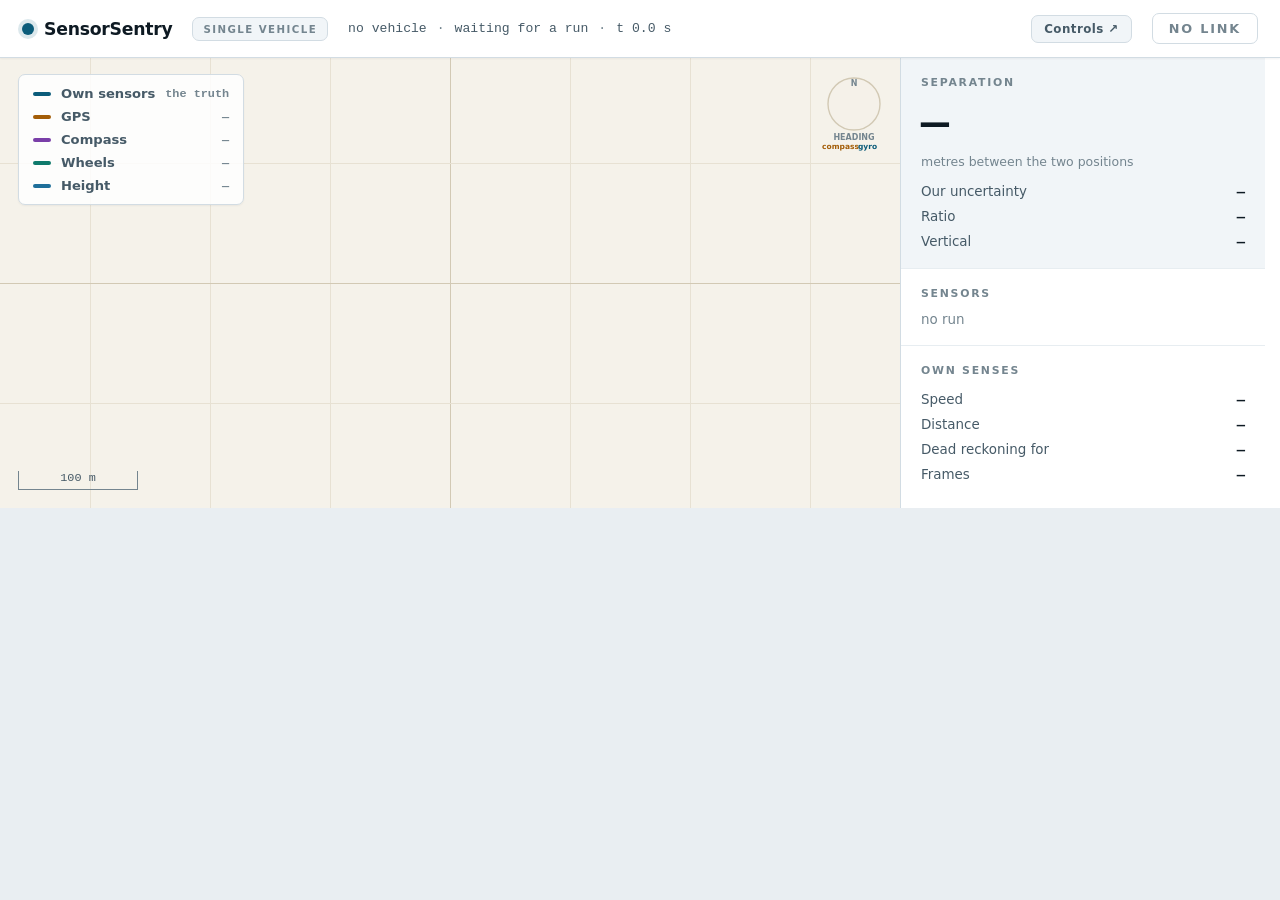
==== commit cbda851f: "A line per sensor, and red only where the detector actually pointed The legend said two things and b" ====
--- a/console/index.html
+++ b/console/index.html
@@ -42,9 +42,20 @@
 <main>
   <section class="mapwrap">
     <canvas id="map"></canvas>
-    <div class="legend">
-      <span><i class="swatch claimed"></i>GPS says</span>
-      <span><i class="swatch witness"></i>Own sensors say</span>
+    <!-- One line per sensor, each with its own colour and its live
+         disagreement. Two lines about position only meant that whichever
+         sensor you were driving, the map talked about the GPS. -->
+    <div class="legend" id="legend">
+      <span class="lg" data-key="witness"><i class="swatch"></i>
+        <b>Own sensors</b><em id="lg-witness">the truth</em></span>
+      <span class="lg" data-key="gnss"><i class="swatch"></i>
+        <b>GPS</b><em id="lg-gnss">—</em></span>
+      <span class="lg" data-key="mag"><i class="swatch"></i>
+        <b>Compass</b><em id="lg-mag">—</em></span>
+      <span class="lg" data-key="odom"><i class="swatch"></i>
+        <b>Wheels</b><em id="lg-odom">—</em></span>
+      <span class="lg" data-key="baro"><i class="swatch"></i>
+        <b>Height</b><em id="lg-baro">—</em></span>
     </div>
     <div class="scalebar"><span id="scaletext">100 m</span></div>
   </section>
--- a/console/style.css
+++ b/console/style.css
@@ -40,6 +40,13 @@
   /* meaning — never decoration */
   --accent:  #0b5c7a;
   --claimed: #a35d07;   /* what GPS asserts */
+
+  /* One colour per sensor, so each can be drawn and named on its own. The
+     compass had no colour and no line, which is why driving it changed
+     nothing anyone could see. */
+  --sensor-mag:  #7a3fa8;   /* compass  */
+  --sensor-odom: #0f7a6c;   /* wheels   */
+  --sensor-baro: #1f6f9a;   /* height   */
   --witness: #0b5c7a;   /* what the vehicle itself felt */
 
   --ok:    #1f7a4d;
@@ -260,6 +267,23 @@
 .swatch.claimed { background: var(--claimed); }
 .swatch.witness { background: var(--witness); }
 
+/* one row per sensor: colour, name, and what it is currently disagreeing by */
+.legend .lg { display: grid; grid-template-columns: 18px auto 1fr; gap: 10px; }
+.legend .lg b { font-weight: 600; }
+.legend .lg em {
+  font-style: normal; font-family: var(--mono); font-size: .74rem;
+  text-align: right; color: var(--ink-3);
+}
+.legend .lg[hidden] { display: none; }
+/* agreeing: present but quiet, so the one that is not stands out */
+.legend .lg.agree { opacity: .55; }
+.legend .lg.off em { color: var(--alert); font-weight: 700; }
+.legend .lg[data-key="witness"] .swatch { background: var(--witness); }
+.legend .lg[data-key="gnss"]    .swatch { background: var(--claimed); }
+.legend .lg[data-key="mag"]     .swatch { background: var(--sensor-mag); }
+.legend .lg[data-key="odom"]    .swatch { background: var(--sensor-odom); }
+.legend .lg[data-key="baro"]    .swatch { background: var(--sensor-baro); }
+
 .scalebar {
   position: absolute; left: 18px; bottom: 18px;
   font-family: var(--mono); font-size: .74rem; color: var(--ink-2);
@@ -882,3 +906,8 @@
 @media (pointer: coarse) {
   button { min-height: 44px; }
 }
+
+/* the pad, while its sensor has not been taken over yet: visible and named,
+   so switching target never looks like it failed */
+.drive.idle { opacity: .72; }
+.drive.idle .drivehead b { color: var(--ink-3); }
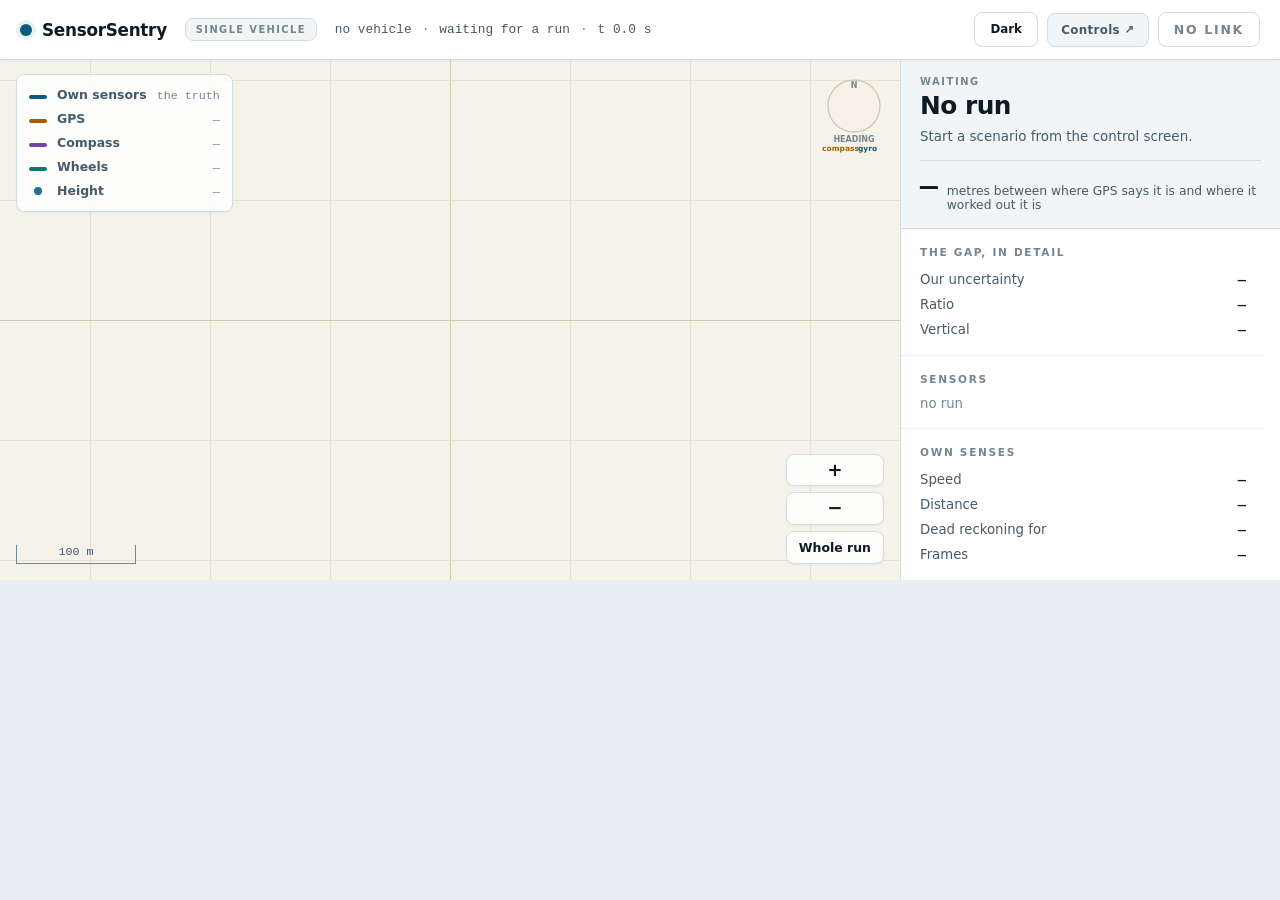
==== commit d67e0217: "One button, one answer, one theme switch — and labels that look before they write Seven button style" ====
--- a/console/index.html
+++ b/console/index.html
@@ -26,8 +26,11 @@
     <span class="sep">·</span>
     <span id="clock">t 0.0 s</span>
   </div>
-  <a class="drivelink" href="/drive" target="_blank" rel="noopener">Controls ↗</a>
-  <div class="statepill" id="statepill" data-state="IDLE">IDLE</div>
+  <div class="barright">
+    <button id="themetoggle" type="button">Dark</button>
+    <a class="drivelink" href="/drive" target="_blank" rel="noopener">Controls ↗</a>
+    <div class="statepill" id="statepill" data-state="IDLE">IDLE</div>
+  </div>
 </header>
 
 <div id="violation" class="violation" hidden></div>
@@ -57,113 +60,143 @@
       <span class="lg" data-key="baro"><i class="swatch"></i>
         <b>Height</b><em id="lg-baro">—</em></span>
     </div>
+    <!-- The camera follows the vehicle by itself, which is right for the
+         demo and wrong for anyone who wants a look around. Touch any of
+         these and it stops following until you tell it to start again. -->
+    <div class="mapctl">
+      <button id="zoomin"  type="button" title="Zoom in">+</button>
+      <button id="zoomout" type="button" title="Zoom out">−</button>
+      <button id="zoomfit" type="button" title="Fit the whole run">Whole run</button>
+      <button id="zoomfollow" type="button" title="Follow the vehicle again" hidden>
+        Follow
+      </button>
+    </div>
+    <div class="mapmode" id="mapmode" hidden>Manual view — drag to pan, scroll to zoom</div>
+
     <div class="scalebar"><span id="scaletext">100 m</span></div>
   </section>
 
   <aside class="side">
 
-    <div class="panel verdict" id="verdictpanel" hidden>
-      <h2>Verdict</h2>
-      <div class="guilty">
-        <span id="guilty">—</span>
-        <span class="cause" id="cause">—</span>
-      </div>
-      <p class="reason" id="reason"></p>
-      <p class="action" id="action"></p>
-      <ul class="evidence" id="evidence"></ul>
-    </div>
-
-    <!-- The proof. A verdict is an assertion; this is the working. Four
-         sensors agreeing with each other and one disagreeing with all of them
-         is the entire argument, and until this existed it lived only inside
-         the detector where nobody could see it. -->
-    <div class="panel proof" id="proofpanel" hidden>
-      <h2>Why we say that</h2>
-      <p class="prooflede" id="prooflede"></p>
-      <canvas id="web" class="web" width="300" height="190"></canvas>
-      <div class="prooflists">
-        <div class="proofgroup bad" id="disagreegroup" hidden>
-          <h3><span class="tick">✗</span> These do not match</h3>
-          <ul id="disagree"></ul>
-        </div>
-        <div class="proofgroup good" id="agreegroup" hidden>
-          <h3><span class="tick">✓</span> These match each other</h3>
-          <ul id="agree"></ul>
-        </div>
-      </div>
-    </div>
-
-    <div class="panel headline">
-      <h2>Separation</h2>
-      <div class="big" id="sep">—</div>
-      <div class="sub">metres between the two positions</div>
-      <div class="rows">
-        <div><span>Our uncertainty</span><b id="sigma">—</b></div>
-        <div><span>Ratio</span><b id="ratio">—</b></div>
-        <div><span>Vertical</span><b id="vert">—</b></div>
-      </div>
-    </div>
-
-    <div class="panel nav" id="navpanel" hidden>
-      <h2>Navigating on</h2>
-      <div class="navsource" id="navsource">—</div>
-      <div class="rows">
-        <div><span>Accurate to about</span><b id="navbudget">—</b></div>
-        <div><span>Safe for another</span><b id="navremaining">—</b></div>
-      </div>
-      <p class="navnote" id="navnote"></p>
-    </div>
-
-    <div class="panel fleet" id="fleetpanel" hidden>
-      <h2>Attack zone</h2>
-      <div class="zoneline" id="zoneline">—</div>
-      <div class="rows">
-        <div><span>Vehicles hit</span><b id="zonevehicles">—</b></div>
-        <div><span>Area</span><b id="zoneradius">—</b></div>
-      </div>
-      <ul class="advisories" id="advisories"></ul>
-    </div>
-
-    <!-- Two independent measurements of the same physical thing. While
-         everything is honest the lines sit on top of each other; drive one of
-         them and they come apart in front of you. That is the claim of the
-         whole project in three pictures. -->
-    <div class="panel traces" id="tracepanel" hidden>
-      <h2>The readings</h2>
-      <div class="tracecard" id="trace-heading">
-        <div class="tracehead"><span>Which way we point</span>
-          <span class="tracenows" id="trace-heading-now"></span></div>
-        <canvas id="canvas-heading" class="tracecanvas"></canvas>
-      </div>
-      <div class="tracecard" id="trace-height">
-        <div class="tracehead"><span>How high we are</span>
-          <span class="tracenows" id="trace-height-now"></span></div>
-        <canvas id="canvas-height" class="tracecanvas"></canvas>
-      </div>
-      <div class="tracecard" id="trace-speed">
-        <div class="tracehead"><span>How fast we are going</span>
-          <span class="tracenows" id="trace-speed-now"></span></div>
-        <canvas id="canvas-speed" class="tracecanvas"></canvas>
-      </div>
-      <p class="tracenote">
-        Two separate sensors measuring the same thing. When they lie on top of
-        each other, everything agrees.
+    <!-- The band that never scrolls.
+         The rail was eight panels of equal weight in one scrolling column, so
+         the verdict could sit below the fold while a reference table sat
+         above it. Whatever else is on screen, the answer is here. -->
+    <div class="answer" id="answer" data-state="IDLE">
+      <div class="answer-label" id="answerlabel">Waiting</div>
+      <div class="answer-what" id="answerwhat">No run</div>
+      <p class="answer-why" id="answerwhy">
+        Start a scenario from the control screen.
       </p>
-    </div>
-
-    <div class="panel">
-      <h2>Sensors</h2>
-      <div id="sensors" class="sensors"><p class="empty">no run</p></div>
-    </div>
-
-    <div class="panel">
-      <h2>Own senses</h2>
-      <div class="rows">
-        <div><span>Speed</span><b id="speed">—</b></div>
-        <div><span>Distance</span><b id="dist">—</b></div>
-        <div><span>Dead reckoning for</span><b id="elapsed">—</b></div>
-        <div><span>Frames</span><b id="frames">—</b></div>
-      </div>
+      <div class="answer-figure">
+        <b id="sep">—</b>
+        <span>metres between where GPS says it is and where it worked out it is</span>
+      </div>
+    </div>
+
+    <div class="detail">
+
+      <div class="panel verdict" id="verdictpanel" hidden>
+        <h2>Verdict</h2>
+        <div class="guilty">
+          <span id="guilty">—</span>
+          <span class="cause" id="cause">—</span>
+        </div>
+        <p class="reason" id="reason"></p>
+        <p class="action" id="action"></p>
+        <ul class="evidence" id="evidence"></ul>
+      </div>
+
+      <!-- The proof. A verdict is an assertion; this is the working. Four
+           sensors agreeing with each other and one disagreeing with all of
+           them is the entire argument, and until this existed it lived only
+           inside the detector where nobody could see it. -->
+      <div class="panel proof" id="proofpanel" hidden>
+        <h2>Why we say that</h2>
+        <p class="prooflede" id="prooflede"></p>
+        <canvas id="web" class="web" width="300" height="190"></canvas>
+        <div class="prooflists">
+          <div class="proofgroup bad" id="disagreegroup" hidden>
+            <h3><span class="tick">✗</span> These do not match</h3>
+            <ul id="disagree"></ul>
+          </div>
+          <div class="proofgroup good" id="agreegroup" hidden>
+            <h3><span class="tick">✓</span> These match each other</h3>
+            <ul id="agree"></ul>
+          </div>
+        </div>
+      </div>
+
+      <div class="panel nav" id="navpanel" hidden>
+        <h2>Navigating on</h2>
+        <div class="navsource" id="navsource">—</div>
+        <div class="rows">
+          <div><span>Accurate to about</span><b id="navbudget">—</b></div>
+          <div><span>Safe for another</span><b id="navremaining">—</b></div>
+        </div>
+        <p class="navnote" id="navnote"></p>
+      </div>
+
+      <div class="panel fleet" id="fleetpanel" hidden>
+        <h2>Attack zone</h2>
+        <div class="zoneline" id="zoneline">—</div>
+        <div class="rows">
+          <div><span>Vehicles hit</span><b id="zonevehicles">—</b></div>
+          <div><span>Area</span><b id="zoneradius">—</b></div>
+        </div>
+        <ul class="advisories" id="advisories"></ul>
+      </div>
+
+      <!-- Two independent measurements of the same physical thing. While
+           everything is honest the lines sit on top of each other; drive one
+           of them and they come apart in front of you. -->
+      <div class="panel traces" id="tracepanel" hidden>
+        <h2>The readings</h2>
+        <div class="tracecard" id="trace-heading">
+          <div class="tracehead"><span>Which way we point</span>
+            <span class="tracenows" id="trace-heading-now"></span></div>
+          <canvas id="canvas-heading" class="tracecanvas"></canvas>
+        </div>
+        <div class="tracecard" id="trace-height">
+          <div class="tracehead"><span>How high we are</span>
+            <span class="tracenows" id="trace-height-now"></span></div>
+          <canvas id="canvas-height" class="tracecanvas"></canvas>
+        </div>
+        <div class="tracecard" id="trace-speed">
+          <div class="tracehead"><span>How fast we are going</span>
+            <span class="tracenows" id="trace-speed-now"></span></div>
+          <canvas id="canvas-speed" class="tracecanvas"></canvas>
+        </div>
+        <p class="tracenote">
+          Two separate sensors measuring the same thing. When they lie on top
+          of each other, everything agrees.
+        </p>
+      </div>
+
+      <div class="panel">
+        <h2>The gap, in detail</h2>
+        <div class="rows">
+          <div><span>Our uncertainty</span><b id="sigma">—</b></div>
+          <div><span>Ratio</span><b id="ratio">—</b></div>
+          <div><span>Vertical</span><b id="vert">—</b></div>
+        </div>
+      </div>
+
+      <div class="panel">
+        <h2>Sensors</h2>
+        <div id="sensors" class="sensors"><p class="empty">no run</p></div>
+      </div>
+
+      <div class="panel">
+        <h2>Own senses</h2>
+        <div class="rows">
+          <div><span>Speed</span><b id="speed">—</b></div>
+          <div><span>Distance</span><b id="dist">—</b></div>
+          <div><span>Dead reckoning for</span><b id="elapsed">—</b></div>
+          <div><span>Frames</span><b id="frames">—</b></div>
+        </div>
+      </div>
+
     </div>
   </aside>
 </main>
--- a/console/style.css
+++ b/console/style.css
@@ -1,30 +1,40 @@
 /* SensorSentry console.
 
-   Light, and still an instrument: this gets read across a room in a demo hall
-   and photographed by people in the audience. Colour is only ever used where
-   it means something, and the two paths keep well clear of each other and of
-   the semantic colours, because telling them apart is the whole point.
-
-   Darkened against a white ground so the contrast holds under projector
-   washout — the pale accents that work on black disappear here.
+   An instrument that gets read across a room in a demo hall and photographed
+   by people in the audience. Colour is only ever used where it means
+   something, and the tracks keep well clear of each other and of the semantic
+   colours, because telling them apart is the whole point.
 
    Two pages share this file:
-     body.page-display   /        the evidence display
-     body.page-drive     /drive   the control surface
-
-   Everything above the page-specific sections is common to both.
-
-   The canvas reads its colours out of :root at startup rather than carrying a
-   copy of them (see themeColours in common.js). One consequence worth keeping:
-   a dark theme is a rewrite of the token block below and nothing else. Do not
-   reintroduce a hardcoded colour anywhere — the map already drifted out of
-   step with its own legend once that way.
+     body.page-display   /        the evidence display — the room watches it
+     body.page-drive     /drive   the control surface — the driver touches it
+
+   ---------------------------------------------------------------------------
+   TWO RULES THAT KEEP THIS FILE HONEST
+   ---------------------------------------------------------------------------
+
+   1. EVERY COLOUR IS A TOKEN, defined in the two blocks below and nowhere
+      else. The canvas reads these same tokens at run time (themeColours in
+      common.js) rather than carrying a copy — the map once drifted out of
+      step with its own legend exactly that way. A hardcoded colour anywhere
+      breaks the dark theme silently, which is the worst way to break.
+
+   2. ONE BUTTON SYSTEM. There were seven — .scenarios button, button.target,
+      button.atk, button.atk.primary, button.key, .actions button, .toggle —
+      each with its own size, radius, weight and hover. Thirty controls on the
+      drive page in seven visual languages is why it was not clear what to
+      press first. Everything now inherits from `button` and differs only by
+      deliberate modifier: size, and one accent that means "this is the thing
+      that lies".
 --------------------------------------------------------------------------- */
 
-:root {
+/* ===========================================================================
+   TOKENS — light
+=========================================================================== */
+
+:root, :root[data-theme="light"] {
   color-scheme: light;
 
-  /* ground */
   --bg:        #e9eef2;
   --panel:     #ffffff;
   --panel-2:   #f1f5f8;
@@ -32,28 +42,25 @@
   --rule:      #d2dce3;
   --rule-soft: #e7edf1;
 
-  /* ink */
   --ink:   #0e1a23;
   --ink-2: #465a67;
   --ink-3: #74858f;
 
-  /* meaning — never decoration */
   --accent:  #0b5c7a;
   --claimed: #a35d07;   /* what GPS asserts */
+  --witness: #0b5c7a;   /* what the vehicle itself felt */
 
   /* One colour per sensor, so each can be drawn and named on its own. The
      compass had no colour and no line, which is why driving it changed
      nothing anyone could see. */
-  --sensor-mag:  #7a3fa8;   /* compass  */
-  --sensor-odom: #0f7a6c;   /* wheels   */
-  --sensor-baro: #1f6f9a;   /* height   */
-  --witness: #0b5c7a;   /* what the vehicle itself felt */
+  --sensor-mag:  #7a3fa8;   /* compass */
+  --sensor-odom: #0f7a6c;   /* wheels  */
+  --sensor-baro: #1f6f9a;   /* height  */
 
   --ok:    #1f7a4d;
   --watch: #9a6207;
   --alert: #b3352a;
 
-  /* the same meanings, as a wash behind a panel */
   --tint-ok:      #e9f3ed;
   --tint-watch:   #fdf3e2;
   --tint-alert:   #fbeceb;
@@ -61,33 +68,100 @@
   --tint-claimed: #fff7ec;
   --edge-claimed: #e5c99a;
 
-  /* the map, drawn on canvas — paper, so the two tracks own every other
-     colour on it */
+  /* the map: paper, so the tracks own every other colour on it */
   --map-bg:         #f5f2ea;
   --map-grid:       #e7e1d3;
   --map-grid-major: #d2c9b4;
   --map-road:       #ffffff;
-  --map-road-case:  #d5cbb5;
-  --map-road-text:  #857c69;
+  --map-road-case:  #bfb298;
+  --map-road-text:  #6f6857;
   --map-building:   #ded6c6;
   --map-chip:       rgba(255, 255, 255, .85);
-  /* the wash under an alerting vehicle and inside an attack zone, and the
-     transparent end of the same colour for the zone's gradient */
   --map-alert-wash: rgba(179, 53, 42, .20);
   --map-alert-fade: rgba(179, 53, 42, 0);
 
-  /* the agreement web */
   --web-good: #8fbca4;
 
   --lift-1: 0 1px 2px rgba(14, 26, 35, .05);
   --lift-2: 0 4px 14px -6px rgba(14, 26, 35, .18), 0 1px 2px rgba(14, 26, 35, .05);
   --lift-3: 0 20px 60px -20px rgba(14, 26, 35, .45);
-
-  --radius: 7px;
-
+  --scrim:  rgba(14, 26, 35, .45);
+  --on-solid: #ffffff;   /* text on a filled semantic colour */
+}
+
+/* ===========================================================================
+   TOKENS — dark
+
+   Not the light theme inverted. On black the muddy browns and teals that
+   survive a white ground disappear, so the two tracks are lifted to a bright
+   amber and a bright cyan — the pair a viewer has to tell apart from the back
+   of a room — and the alert red is raised until it actually alarms. The map
+   keeps its own ground, a shade off the panels, so it still reads as a
+   surface rather than a hole in the page.
+=========================================================================== */
+
+:root[data-theme="dark"] {
+  color-scheme: dark;
+
+  --bg:        #0b1116;
+  --panel:     #141c23;
+  --panel-2:   #1c262e;
+  --panel-3:   #26323b;
+  --rule:      #2c3944;
+  --rule-soft: #222d36;
+
+  --ink:   #eef4f8;
+  --ink-2: #a3b4c0;
+  --ink-3: #7c8d99;
+
+  --accent:  #3ba9d4;
+  --claimed: #f0a52e;
+  --witness: #38c6e8;
+
+  --sensor-mag:  #b984e8;
+  --sensor-odom: #35c9c2;
+  --sensor-baro: #6cb6e8;
+
+  --ok:    #3fc27e;
+  --watch: #e0a336;
+  --alert: #ff5c4d;
+
+  --tint-ok:      rgba(63, 194, 126, .13);
+  --tint-watch:   rgba(224, 163, 54, .14);
+  --tint-alert:   rgba(255, 92, 77, .15);
+  --tint-accent:  rgba(59, 169, 212, .14);
+  --tint-claimed: rgba(240, 165, 46, .13);
+  --edge-claimed: rgba(240, 165, 46, .42);
+
+  --map-bg:         #10181f;
+  --map-grid:       #1d2831;
+  --map-grid-major: #2b3a45;
+  --map-road:       #33434f;   /* lit, the way a road looks at night */
+  --map-road-case:  #1a242c;   /* darker than the road, or every road haloes */
+  --map-road-text:  #8fa3b1;
+  --map-building:   #2a3742;
+  --map-chip:       rgba(20, 28, 35, .88);
+  --map-alert-wash: rgba(255, 92, 77, .22);
+  --map-alert-fade: rgba(255, 92, 77, 0);
+
+  --web-good: #3d7a5c;
+
+  --lift-1: 0 1px 2px rgba(0, 0, 0, .4);
+  --lift-2: 0 4px 16px -6px rgba(0, 0, 0, .7), 0 1px 2px rgba(0, 0, 0, .4);
+  --lift-3: 0 20px 60px -20px rgba(0, 0, 0, .85);
+  --scrim:  rgba(0, 0, 0, .62);
+  --on-solid: #0b1116;
+}
+
+:root {
+  --radius: 8px;
   --mono: "JetBrains Mono", ui-monospace, Consolas, "Courier New", monospace;
   --sans: "Segoe UI", system-ui, -apple-system, sans-serif;
 }
+
+/* ===========================================================================
+   BASE
+=========================================================================== */
 
 * { box-sizing: border-box; }
 
@@ -107,321 +181,366 @@
   -webkit-font-smoothing: antialiased;
 }
 
-/* --- page skeletons ------------------------------------------------------
-   The display gives every pixel it can spare to the map, because the map's
-   scale is height-bound and the two tracks are the whole claim. Moving the
-   raw feed and the scenario buttons to /drive gave it 310px back. */
-
 body.page-display {
   display: grid;
-  grid-template-rows: auto auto auto 1fr;  /* bar · violation · banner · map+panels */
+  grid-template-rows: auto auto auto 1fr;  /* bar · violation · banner · map+rail */
   height: 100vh;
 }
 
 body.page-drive {
   display: grid;
-  /* bar · violation · focus warning · columns */
-  grid-template-rows: auto auto auto 1fr;
+  grid-template-rows: auto auto auto 1fr;  /* bar · violation · focus · columns */
   height: 100vh;
 }
 
-/* --- top bar ------------------------------------------------------------- */
-
-.bar {
-  display: flex;
-  align-items: center;
-  gap: 20px;
-  padding: 13px 22px;
-  background: var(--panel);
-  border-bottom: 1px solid var(--rule);
-  box-shadow: var(--lift-1);
-  z-index: 3;
-}
-
-.brand { display: flex; align-items: center; gap: 10px; }
-.mark {
-  width: 12px; height: 12px; border-radius: 50%;
-  background: var(--accent);
-  box-shadow: 0 0 0 4px rgba(11, 92, 122, .14);
-  flex: none;
-}
-.name { font-weight: 700; font-size: 1.08rem; letter-spacing: -.015em; }
-.brandsub {
-  font-size: .64rem; font-weight: 700; letter-spacing: .16em;
-  text-transform: uppercase; color: var(--ink-3);
-  padding-left: 9px; margin-left: 3px; border-left: 1px solid var(--rule);
-}
-
-.runinfo {
-  font-family: var(--mono);
+/* ===========================================================================
+   ONE BUTTON SYSTEM
+
+   Base, then modifiers. Nothing below may invent a button of its own.
+=========================================================================== */
+
+button {
+  font-family: inherit;
   font-size: .82rem;
-  color: var(--ink-2);
-  display: flex; gap: 10px; align-items: center;
-  min-width: 0; overflow: hidden;
-}
-.runinfo .sep { color: var(--ink-3); }
-
-/* The other screen is one click away and neither page is much use alone. */
-.drivelink {
-  margin-left: auto;
-  font-size: .74rem; font-weight: 600; letter-spacing: .04em;
-  text-decoration: none; white-space: nowrap;
-  color: var(--ink-2);
-  padding: 6px 12px; border-radius: var(--radius);
-  border: 1px solid var(--rule); background: var(--panel-2);
-}
-.drivelink:hover { color: var(--accent); border-color: var(--accent); }
-
-.statepill {
-  font-weight: 700;
-  font-size: .8rem;
-  letter-spacing: .14em;
-  padding: 7px 16px;
-  border-radius: var(--radius);
-  border: 1px solid var(--rule);
-  color: var(--ink-3);
-  flex: none;
-}
-.statepill[data-state="OK"]    { background: var(--tint-ok);    color: var(--ok);    border-color: var(--ok); }
-.statepill[data-state="WATCH"] { background: var(--tint-watch); color: var(--watch); border-color: var(--watch); }
-.statepill[data-state="ALERT"] {
-  background: var(--alert); color: #ffffff; border-color: var(--alert);
-  animation: pulse 1.1s ease-in-out infinite;
-}
-@keyframes pulse { 50% { opacity: .55; } }
-@media (prefers-reduced-motion: reduce) { .statepill[data-state="ALERT"] { animation: none; } }
-
-/* --- schema violation ---------------------------------------------------- */
-
-.violation {
-  background: var(--alert);
-  color: #ffffff;
-  font-family: var(--mono);
-  font-size: .85rem;
-  padding: 11px 22px;
   font-weight: 600;
-}
-
-/* --- the banner ---------------------------------------------------------
-   A demo hall is wide and the audience is far back. The side panels carry
-   the detail; this carries the answer, and it is sized to be read from the
-   back row rather than from the operator's chair. */
-
-.banner {
-  display: flex; align-items: baseline; gap: 20px; flex-wrap: wrap;
-  padding: 16px 24px;
-  background: var(--alert); color: #fff;
-  box-shadow: var(--lift-2);
-  z-index: 2;
-}
-.banner[data-cause="fault"]        { background: var(--watch); }
-.banner[data-cause="interference"] { background: var(--accent); }
-.banner[data-cause="unclassified"] { background: var(--ink-2); }
-
-.banner-what {
-  font-size: 1.6rem; font-weight: 800; letter-spacing: -.015em;
-  text-transform: uppercase; line-height: 1.1;
-}
-.banner-who { font-family: var(--mono); font-size: .9rem; opacity: .88; }
-.banner-do {
-  margin-left: auto; font-size: 1rem; font-weight: 600;
-  opacity: .96; text-align: right;
-}
-
-/* Which view you are looking at. Four vehicles on screen invites the wrong
-   conclusion — that the product needs a fleet. It does not: the detector runs
-   on each vehicle alone. The fleet view is the control room watching them. */
-.mode {
-  font-size: .64rem; font-weight: 700; letter-spacing: .14em;
-  padding: 5px 10px; border-radius: var(--radius);
-  background: var(--panel-2); color: var(--ink-3);
-  border: 1px solid var(--rule); flex: none;
-}
-.mode[data-mode="fleet"] { background: var(--accent); color: #fff; border-color: var(--accent); }
-
-/* --- the map ------------------------------------------------------------- */
-
-main {
-  display: grid;
-  grid-template-columns: minmax(0, 1fr) 380px;
-  min-height: 0;
-  overflow: hidden;
-}
-
-.mapwrap { position: relative; min-width: 0; background: var(--map-bg); }
-#map { display: block; width: 100%; height: 100%; }
-
-.legend {
-  position: absolute; left: 18px; top: 16px;
-  display: flex; flex-direction: column; gap: 8px;
-  background: var(--map-chip);
-  border: 1px solid var(--rule);
-  border-radius: var(--radius);
-  padding: 11px 14px;
-  font-size: .82rem; font-weight: 600;
-  color: var(--ink-2);
-  box-shadow: var(--lift-1);
-}
-.legend span { display: flex; align-items: center; gap: 10px; }
-.swatch { width: 18px; height: 4px; border-radius: 2px; display: inline-block; flex: none; }
-.swatch.claimed { background: var(--claimed); }
-.swatch.witness { background: var(--witness); }
-
-/* one row per sensor: colour, name, and what it is currently disagreeing by */
-.legend .lg { display: grid; grid-template-columns: 18px auto 1fr; gap: 10px; }
-.legend .lg b { font-weight: 600; }
-.legend .lg em {
-  font-style: normal; font-family: var(--mono); font-size: .74rem;
-  text-align: right; color: var(--ink-3);
-}
-.legend .lg[hidden] { display: none; }
-/* agreeing: present but quiet, so the one that is not stands out */
-.legend .lg.agree { opacity: .55; }
-.legend .lg.off em { color: var(--alert); font-weight: 700; }
-.legend .lg[data-key="witness"] .swatch { background: var(--witness); }
-.legend .lg[data-key="gnss"]    .swatch { background: var(--claimed); }
-.legend .lg[data-key="mag"]     .swatch { background: var(--sensor-mag); }
-.legend .lg[data-key="odom"]    .swatch { background: var(--sensor-odom); }
-.legend .lg[data-key="baro"]    .swatch { background: var(--sensor-baro); }
-
-.scalebar {
-  position: absolute; left: 18px; bottom: 18px;
-  font-family: var(--mono); font-size: .74rem; color: var(--ink-2);
-  border-left: 1px solid var(--ink-3);
-  border-right: 1px solid var(--ink-3);
-  border-bottom: 1px solid var(--ink-3);
-  padding: 0 0 4px;
-  width: 120px;
-  text-align: center;
-}
-
-/* --- panels: the shared primitives --------------------------------------- */
-
-.side {
-  border-left: 1px solid var(--rule);
-  background: var(--panel);
-  overflow-y: auto;
-  scrollbar-gutter: stable;
-  display: flex;
-  flex-direction: column;
-}
-
-/* The side column scrolls. Without a hint it reads as clipped text rather
-   than more content, which is how a verdict gets missed. */
-.side {
-  background:
-    linear-gradient(var(--panel) 30%, rgba(255, 255, 255, 0)) top / 100% 28px no-repeat,
-    linear-gradient(rgba(255, 255, 255, 0), var(--panel) 70%) bottom / 100% 28px no-repeat,
-    var(--panel);
-  background-attachment: local, local, scroll;
-}
-
-.panel { padding: 18px 20px; border-bottom: 1px solid var(--rule-soft); }
-.panel:last-child { border-bottom: 0; }
-.panel h2 {
-  margin: 0 0 12px;
-  font-size: .68rem;
-  letter-spacing: .16em;
-  text-transform: uppercase;
-  color: var(--ink-3);
-  font-weight: 700;
-}
-.panel h3.subhead {
-  margin: 16px 0 7px;
-  font-size: .62rem; font-weight: 700; letter-spacing: .12em;
-  text-transform: uppercase; color: var(--ink-3);
-}
-.panelnote {
-  margin: -4px 0 12px; font-size: .78rem; line-height: 1.5; color: var(--ink-2);
-}
-
-/* Nothing in the side column may push the page sideways. Long sensor lists
-   and metre readings both did, and clipped the text they were reporting. */
-.side, .panel, .panel * { min-width: 0; }
-.panel { overflow-wrap: anywhere; }
-
-/* The big separation figure is the one number read from across a room, but it
-   must not be the reason the panel overflows. */
-.big {
-  font-family: var(--mono);
-  font-size: clamp(1.9rem, 5.5vw, 2.9rem);
-  font-weight: 600;
-  line-height: 1;
-  font-variant-numeric: tabular-nums;
-  overflow-wrap: anywhere;
-}
-.big[data-state="WATCH"] { color: var(--watch); }
-.big[data-state="ALERT"] { color: var(--alert); }
-.sub { font-size: .78rem; color: var(--ink-3); margin-top: 7px; }
-
-/* The one panel that is always there and always the same shape, whatever the
-   run is doing. The verdict and the working appear above it when there is
-   something to say; this is what the eye comes back to when there is not. */
-.panel.headline { background: var(--panel-2); }
-
-.rows { display: flex; flex-direction: column; gap: 9px; margin-top: 15px; }
-.rows > div {
-  display: flex; justify-content: space-between; align-items: baseline;
-  gap: 12px; min-width: 0;
-}
-.rows span { font-size: .84rem; color: var(--ink-2); flex: 0 1 auto; }
-.rows b {
-  font-family: var(--mono); font-size: .86rem; font-weight: 600;
-  font-variant-numeric: tabular-nums;
-  text-align: right; min-width: 0;
-  overflow-wrap: anywhere;
-}
-
-.sensors { display: flex; flex-direction: column; gap: 9px; }
-.sensor { display: flex; align-items: center; gap: 10px; font-size: .86rem; }
-.sensor .dot {
-  width: 8px; height: 8px; border-radius: 50%; background: var(--ok); flex: none;
-}
-.sensor.bad .dot { background: var(--alert); }
-.sensor .who {
-  text-transform: uppercase; letter-spacing: .06em; font-size: .74rem;
-  color: var(--ink-2); width: 56px; font-weight: 600;
-}
-.sensor .why { font-family: var(--mono); font-size: .76rem; color: var(--alert); }
-.sensor.bad .who { color: var(--ink); }
-.empty { color: var(--ink-3); font-size: .84rem; margin: 0; }
-
-/* --- buttons: one look, everywhere --------------------------------------- */
-
-button {
-  font-family: inherit; font-size: .86rem; font-weight: 600;
-  padding: 9px 18px;
+  line-height: 1.25;
+  padding: 9px 15px;
   border-radius: var(--radius);
   border: 1px solid var(--rule);
   background: var(--panel);
   color: var(--ink);
   cursor: pointer;
+  text-align: center;
   transition: background .12s, border-color .12s, color .12s;
 }
-button:hover:not(:disabled) { border-color: var(--accent); }
-button.primary { background: var(--accent); border-color: var(--accent); color: #ffffff; }
+button:hover:not(:disabled) { border-color: var(--accent); color: var(--accent); }
 button:focus-visible { outline: 2px solid var(--accent); outline-offset: 2px; }
-button:disabled { opacity: .4; cursor: not-allowed; }
-
-.hint { font-size: .78rem; color: var(--ink-3); }
+button:disabled { opacity: .38; cursor: not-allowed; }
+button:active:not(:disabled) { transform: translateY(1px); }
+
+button.primary,
+.scenarios button.running,
+.toggle[data-on="1"] {
+  background: var(--accent); border-color: var(--accent); color: var(--on-solid);
+}
+button.primary:hover:not(:disabled),
+.scenarios button.running:hover:not(:disabled),
+.toggle[data-on="1"]:hover:not(:disabled) { color: var(--on-solid); }
+
+/* The accent of the thing that lies. Everything a person uses to make a
+   sensor tell an untruth wears it, and nothing else on the page does. */
+button.claimed {
+  background: var(--claimed); border-color: var(--claimed); color: var(--on-solid);
+}
+button.claimed:hover:not(:disabled) { color: var(--on-solid); filter: brightness(1.08); }
+
+button.big { width: 100%; padding: 13px 16px; font-size: .95rem; }
+button.small { padding: 7px 10px; font-size: .73rem; }
+
+/* ===========================================================================
+   TOP BAR — both pages
+=========================================================================== */
+
+.bar {
+  display: flex; align-items: center; gap: 18px;
+  padding: 12px 20px;
+  background: var(--panel);
+  border-bottom: 1px solid var(--rule);
+  box-shadow: var(--lift-1);
+  z-index: 3;
+}
+
+.brand { display: flex; align-items: center; gap: 10px; flex: none; }
+.mark {
+  width: 12px; height: 12px; border-radius: 50%;
+  background: var(--accent);
+  box-shadow: 0 0 0 4px var(--tint-accent);
+  flex: none;
+}
+.name { font-weight: 700; font-size: 1.05rem; letter-spacing: -.015em; }
+.brandsub {
+  font-size: .62rem; font-weight: 700; letter-spacing: .16em;
+  text-transform: uppercase; color: var(--ink-3);
+  padding-left: 9px; border-left: 1px solid var(--rule);
+}
+
+.runinfo {
+  font-family: var(--mono); font-size: .8rem; color: var(--ink-2);
+  display: flex; gap: 10px; align-items: center;
+  min-width: 0; overflow: hidden;
+  /* A long run id wrapped onto a second line, which pushed the whole bar
+     taller and cut the clock off the end. It truncates instead. */
+  white-space: nowrap;
+}
+.runinfo > span { overflow: hidden; text-overflow: ellipsis; }
+.runinfo #runid { flex: 0 1 auto; min-width: 0; }
+.runinfo #vehicle, .runinfo #clock { flex: none; }
+.runinfo .sep { color: var(--ink-3); }
+
+.barright { margin-left: auto; display: flex; align-items: center; gap: 9px; flex: none; }
+
+.drivelink {
+  font-size: .74rem; font-weight: 600; letter-spacing: .03em;
+  text-decoration: none; white-space: nowrap;
+  color: var(--ink-2);
+  padding: 9px 13px; border-radius: var(--radius);
+  border: 1px solid var(--rule); background: var(--panel-2);
+}
+.drivelink:hover { color: var(--accent); border-color: var(--accent); }
+
+#themetoggle { padding: 9px 13px; font-size: .74rem; min-width: 64px; }
+
+.statepill {
+  font-weight: 700; font-size: .78rem; letter-spacing: .14em;
+  padding: 9px 15px; border-radius: var(--radius);
+  border: 1px solid var(--rule); color: var(--ink-3);
+  flex: none;
+}
+.statepill[data-state="OK"]    { background: var(--tint-ok);    color: var(--ok);    border-color: var(--ok); }
+.statepill[data-state="WATCH"] { background: var(--tint-watch); color: var(--watch); border-color: var(--watch); }
+.statepill[data-state="ALERT"] {
+  background: var(--alert); color: var(--on-solid); border-color: var(--alert);
+  animation: pulse 1.1s ease-in-out infinite;
+}
+@keyframes pulse { 50% { opacity: .55; } }
+@media (prefers-reduced-motion: reduce) { .statepill[data-state="ALERT"] { animation: none; } }
+
+.mode {
+  font-size: .62rem; font-weight: 700; letter-spacing: .14em;
+  padding: 5px 10px; border-radius: var(--radius);
+  background: var(--panel-2); color: var(--ink-3);
+  border: 1px solid var(--rule); flex: none;
+}
+.mode[data-mode="fleet"] { background: var(--accent); color: var(--on-solid); border-color: var(--accent); }
+
+.violation {
+  background: var(--alert); color: var(--on-solid);
+  font-family: var(--mono); font-size: .84rem;
+  padding: 11px 20px; font-weight: 600;
+}
+
+/* ===========================================================================
+   THE BANNER — the answer, sized for the back row
+=========================================================================== */
+
+.banner {
+  display: flex; align-items: baseline; gap: 20px; flex-wrap: wrap;
+  padding: 15px 24px;
+  background: var(--alert); color: var(--on-solid);
+  box-shadow: var(--lift-2);
+  z-index: 2;
+}
+.banner[data-cause="fault"]        { background: var(--watch); }
+.banner[data-cause="interference"] { background: var(--accent); }
+.banner[data-cause="unclassified"] { background: var(--ink-2); }
+
+.banner-what {
+  font-size: 1.6rem; font-weight: 800; letter-spacing: -.015em;
+  text-transform: uppercase; line-height: 1.1;
+}
+.banner-who { font-family: var(--mono); font-size: .88rem; opacity: .85; }
+.banner-do  { margin-left: auto; font-size: 1rem; font-weight: 600; text-align: right; }
+
+/* ===========================================================================
+   PANELS — shared primitives
+=========================================================================== */
+
+.panel { padding: 17px 19px; border-bottom: 1px solid var(--rule-soft); }
+.panel:last-child { border-bottom: 0; }
+.panel h2 {
+  margin: 0 0 11px;
+  font-size: .66rem; letter-spacing: .16em; text-transform: uppercase;
+  color: var(--ink-3); font-weight: 700;
+}
+.panel h3.subhead {
+  margin: 15px 0 7px;
+  font-size: .6rem; font-weight: 700; letter-spacing: .12em;
+  text-transform: uppercase; color: var(--ink-3);
+}
+.panelnote { margin: -3px 0 12px; font-size: .77rem; line-height: 1.5; color: var(--ink-2); }
+.panel, .panel * { min-width: 0; }
+.panel { overflow-wrap: anywhere; }
+
+.rows { display: flex; flex-direction: column; gap: 9px; margin-top: 14px; }
+.rows > div {
+  display: flex; justify-content: space-between; align-items: baseline;
+  gap: 12px; min-width: 0;
+}
+.rows span { font-size: .83rem; color: var(--ink-2); flex: 0 1 auto; }
+.rows b {
+  font-family: var(--mono); font-size: .85rem; font-weight: 600;
+  font-variant-numeric: tabular-nums; text-align: right;
+  min-width: 0; overflow-wrap: anywhere;
+}
+
+.hint { font-size: .77rem; color: var(--ink-3); }
 .hint code { font-family: var(--mono); color: var(--ink-2); }
 .hint.bad { color: var(--alert); }
 
 /* ===========================================================================
    THE DISPLAY — /
+
+   The rail was eight panels of equal weight in one scrolling column, so the
+   verdict could sit below the fold while a reference table sat above it. The
+   answer now lives in a band that never scrolls and never moves; everything
+   else scrolls underneath it, ordered by how much it matters. Nothing was
+   removed — every panel is still there, further down.
 =========================================================================== */
 
-/* --- verdict: which sensor, and why -------------------------------------- */
+main {
+  display: grid;
+  grid-template-columns: minmax(0, 1fr) 380px;
+  min-height: 0; overflow: hidden;
+}
+
+.mapwrap { position: relative; min-width: 0; background: var(--map-bg); }
+#map { display: block; width: 100%; height: 100%; }
+
+.legend {
+  position: absolute; left: 16px; top: 14px;
+  display: flex; flex-direction: column; gap: 2px;
+  background: var(--map-chip);
+  border: 1px solid var(--rule);
+  border-radius: var(--radius);
+  padding: 9px 12px;
+  box-shadow: var(--lift-1);
+  min-width: 200px;
+}
+/* one row per sensor: colour, name, and what it is currently disagreeing by */
+.legend .lg {
+  display: grid; grid-template-columns: 18px auto 1fr; gap: 10px;
+  align-items: baseline; padding: 3px 0;
+  font-size: .78rem; color: var(--ink-2);
+}
+.legend .lg b { font-weight: 600; color: var(--ink-2); }
+.legend .lg em {
+  font-style: normal; font-family: var(--mono); font-size: .73rem;
+  text-align: right; color: var(--ink-3);
+}
+.legend .lg[hidden] { display: none; }
+/* agreeing: present but quiet, so the one that is not stands out */
+.legend .lg.agree { opacity: .55; }
+.legend .lg.off em { color: var(--alert); font-weight: 700; }
+.legend .lg.off b  { color: var(--alert); }
+
+.swatch { width: 18px; height: 4px; border-radius: 2px; display: inline-block; }
+.legend .lg[data-key="witness"] .swatch { background: var(--witness); }
+.legend .lg[data-key="gnss"]    .swatch { background: var(--claimed); }
+.legend .lg[data-key="mag"]     .swatch { background: var(--sensor-mag); }
+.legend .lg[data-key="odom"]    .swatch { background: var(--sensor-odom); }
+/* Height is a level, not a direction: there is no honest way to draw it on a
+   plan view, so it gets a dot rather than a line and lives on the HEIGHT dial
+   instead. A line swatch would promise a track that is not there. */
+.legend .lg[data-key="baro"] .swatch {
+  width: 8px; height: 8px; border-radius: 50%; margin-left: 5px;
+  background: var(--sensor-baro);
+}
+
+/* Zoom and pan. The camera follows the vehicle on its own, which is right
+   while the demo is running and useless when someone wants to look at the
+   whole route — so these exist, and touching any of them stops the follow
+   until "Follow" is pressed again. */
+.mapctl {
+  position: absolute; right: 16px; bottom: 16px;
+  display: flex; flex-direction: column; gap: 6px; align-items: stretch;
+}
+.mapctl button {
+  background: var(--map-chip);
+  box-shadow: var(--lift-1);
+  padding: 8px 12px; font-size: .78rem;
+}
+#zoomin, #zoomout {
+  font-size: 1.15rem; line-height: 1; padding: 6px 12px; font-weight: 700;
+}
+#zoomfollow { background: var(--accent); border-color: var(--accent); color: var(--on-solid); }
+#zoomfollow:hover:not(:disabled) { color: var(--on-solid); }
+
+.mapmode {
+  position: absolute; left: 50%; bottom: 16px; transform: translateX(-50%);
+  background: var(--map-chip); border: 1px solid var(--rule);
+  border-radius: var(--radius); box-shadow: var(--lift-1);
+  padding: 7px 13px; font-size: .74rem; font-weight: 600; color: var(--ink-2);
+  pointer-events: none;
+}
+
+.mapwrap.dragging { cursor: grabbing; }
+
+.scalebar {
+  position: absolute; left: 16px; bottom: 16px;
+  font-family: var(--mono); font-size: .73rem; color: var(--ink-2);
+  border-left: 1px solid var(--ink-3);
+  border-right: 1px solid var(--ink-3);
+  border-bottom: 1px solid var(--ink-3);
+  padding: 0 0 4px; width: 120px; text-align: center;
+}
+
+/* --- the rail ------------------------------------------------------------ */
+
+.side {
+  border-left: 1px solid var(--rule);
+  background: var(--panel);
+  display: grid;
+  grid-template-rows: auto minmax(0, 1fr);
+  min-height: 0;
+}
+
+/* The band that never moves. Whatever else is on screen, the answer is here,
+   and it can never be scrolled past. */
+.answer {
+  border-bottom: 1px solid var(--rule);
+  background: var(--panel-2);
+  padding: 16px 19px;
+}
+.answer[data-state="ALERT"] { background: var(--tint-alert); }
+.answer[data-state="WATCH"] { background: var(--tint-watch); }
+.answer[data-state="OK"]    { background: var(--tint-ok); }
+
+.answer-label {
+  font-size: .62rem; font-weight: 700; letter-spacing: .16em;
+  text-transform: uppercase; color: var(--ink-3);
+}
+.answer-what {
+  margin-top: 5px;
+  font-size: 1.55rem; font-weight: 700; letter-spacing: -.02em; line-height: 1.12;
+}
+.answer[data-state="ALERT"] .answer-what { color: var(--alert); }
+.answer[data-state="WATCH"] .answer-what { color: var(--watch); }
+.answer[data-state="OK"]    .answer-what { color: var(--ok); }
+.answer-why { margin-top: 7px; font-size: .84rem; line-height: 1.5; color: var(--ink-2); }
+
+/* The separation, beside the answer rather than three panels below it. */
+.answer-figure {
+  display: flex; align-items: baseline; gap: 9px; margin-top: 12px;
+  padding-top: 12px; border-top: 1px solid var(--rule);
+}
+.answer-figure b {
+  font-family: var(--mono); font-size: 1.85rem; font-weight: 700; line-height: 1;
+  font-variant-numeric: tabular-nums;
+}
+.answer-figure span { font-size: .77rem; color: var(--ink-2); }
+.answer[data-state="ALERT"] .answer-figure b { color: var(--alert); }
+.answer[data-state="WATCH"] .answer-figure b { color: var(--watch); }
+
+.detail {
+  overflow-y: auto;
+  scrollbar-gutter: stable;
+  background:
+    linear-gradient(var(--panel) 30%, transparent) top / 100% 24px no-repeat,
+    linear-gradient(transparent, var(--panel) 70%) bottom / 100% 24px no-repeat,
+    var(--panel);
+  background-attachment: local, local, scroll;
+}
+
+/* --- verdict ------------------------------------------------------------- */
 
 .panel.verdict { background: var(--tint-alert); }
-
-.guilty { display: flex; align-items: baseline; gap: 11px; flex-wrap: wrap; }
+.guilty { display: flex; align-items: baseline; gap: 10px; flex-wrap: wrap; }
 #guilty {
-  font-size: 1.75rem; font-weight: 700; letter-spacing: -.015em;
+  font-size: 1.5rem; font-weight: 700; letter-spacing: -.015em;
   color: var(--alert); line-height: 1.1;
 }
 .cause {
-  font-size: .66rem; font-weight: 700; letter-spacing: .14em;
+  font-size: .64rem; font-weight: 700; letter-spacing: .14em;
   text-transform: uppercase; padding: 4px 9px; border-radius: 4px;
   border: 1px solid currentColor;
 }
@@ -430,78 +549,57 @@
 .cause[data-cause="interference"] { color: var(--accent); }
 .cause[data-cause="unclassified"] { color: var(--ink-3); }
 
-.reason {
-  margin: 13px 0 0; font-size: .88rem; line-height: 1.55; color: var(--ink-2);
-}
+.reason { margin: 12px 0 0; font-size: .86rem; line-height: 1.55; color: var(--ink-2); }
 .action {
-  margin: 13px 0 0; font-size: .9rem; line-height: 1.5;
+  margin: 12px 0 0; font-size: .88rem; line-height: 1.5;
   color: var(--ink); font-weight: 600;
   border-left: 3px solid var(--alert); padding-left: 12px;
 }
 .evidence {
-  margin: 13px 0 0; padding-left: 16px;
+  margin: 12px 0 0; padding-left: 16px;
   display: flex; flex-direction: column; gap: 5px;
 }
 .evidence li {
-  font-family: var(--mono); font-size: .74rem; line-height: 1.45;
-  color: var(--ink-3);
-}
-
-/* --- navigation source: what the vehicle is actually steering by ---------- */
+  font-family: var(--mono); font-size: .73rem; line-height: 1.45; color: var(--ink-3);
+}
+
+/* --- navigating on ------------------------------------------------------- */
 
 .panel.nav { background: var(--tint-accent); }
-.navsource {
-  font-size: 1.15rem; font-weight: 700; letter-spacing: -.01em;
-  color: var(--ok);
-}
+.navsource { font-size: 1.1rem; font-weight: 700; letter-spacing: -.01em; color: var(--ok); }
 .panel.nav[data-source="dead_reckoning"] { background: var(--tint-watch); }
 .panel.nav[data-source="dead_reckoning"] .navsource { color: var(--watch); }
-.navnote {
-  margin: 13px 0 0; font-size: .82rem; line-height: 1.5; color: var(--ink-2);
-}
-
-/* --- fleet: several vehicles, and where the attacker is ------------------- */
+.navnote { margin: 12px 0 0; font-size: .81rem; line-height: 1.5; color: var(--ink-2); }
+
+/* --- fleet --------------------------------------------------------------- */
 
 .panel.fleet { background: var(--tint-alert); }
-.zoneline {
-  font-size: .98rem; font-weight: 600; line-height: 1.4; color: var(--alert);
-}
+.zoneline { font-size: .95rem; font-weight: 600; line-height: 1.4; color: var(--alert); }
 .advisories {
-  margin: 13px 0 0; padding-left: 16px;
+  margin: 12px 0 0; padding-left: 16px;
   display: flex; flex-direction: column; gap: 6px;
 }
-.advisories li { font-size: .8rem; line-height: 1.45; color: var(--ink-2); }
+.advisories li { font-size: .79rem; line-height: 1.45; color: var(--ink-2); }
 .advisories li b { color: var(--ink); }
-
-.advisories li, .evidence li, .reason, .action, .navnote, .zoneline {
-  overflow-wrap: anywhere;
-}
-
-/* ---------------------------------------------------------------------------
-   "Why we say that" — the working, not the answer
-
-   A verdict is an assertion. This is the evidence behind it: every check with
-   its real number, split into the ones that back each other up and the one
-   that stands alone. It is the difference between "trust me" and "look".
---------------------------------------------------------------------------- */
+.advisories li, .evidence li, .reason, .action, .navnote, .zoneline { overflow-wrap: anywhere; }
+
+/* --- why we say that ----------------------------------------------------- */
 
 .panel.proof h2 { margin-bottom: 9px; }
-.prooflede {
-  margin: 0 0 12px; font-size: .86rem; line-height: 1.5; color: var(--ink);
-}
+.prooflede { margin: 0 0 12px; font-size: .85rem; line-height: 1.5; color: var(--ink); }
 .prooflede b { color: var(--alert); }
 .prooflede .agreeing { color: var(--ok); }
 
 .web {
-  width: 100%; height: auto; display: block; margin: 0 0 13px;
+  width: 100%; height: auto; display: block; margin: 0 0 12px;
   background: var(--panel-2); border-radius: var(--radius);
 }
 
-.proofgroup { margin-bottom: 13px; }
+.proofgroup { margin-bottom: 12px; }
 .proofgroup:last-child { margin-bottom: 0; }
 .proofgroup h3 {
   display: flex; align-items: center; gap: 6px; margin: 0 0 7px;
-  font-size: .66rem; font-weight: 700; letter-spacing: .1em;
+  font-size: .64rem; font-weight: 700; letter-spacing: .1em;
   text-transform: uppercase; color: var(--ink-3);
 }
 .proofgroup .tick { font-size: .95rem; line-height: 1; }
@@ -512,163 +610,217 @@
   display: grid; grid-template-columns: minmax(0, 1fr) auto auto;
   gap: 9px; align-items: baseline;
   padding: 7px 10px; margin-bottom: 4px; border-radius: 5px;
-  font-size: .75rem; background: var(--panel-2);
+  font-size: .74rem; background: var(--panel-2);
 }
 .proofgroup.bad  li { background: var(--tint-alert); }
 .proofgroup.good li { background: var(--tint-ok); }
 .proofgroup li .what { color: var(--ink-2); overflow: hidden; text-overflow: ellipsis; }
 .proofgroup li .num  { font-family: var(--mono); font-weight: 600; color: var(--ink); }
-.proofgroup li .rel  { font-family: var(--mono); font-size: .68rem; color: var(--ink-3); }
-.proofgroup.bad  li .num, .proofgroup.bad  li .rel { color: var(--alert); }
+.proofgroup li .rel  { font-family: var(--mono); font-size: .67rem; color: var(--ink-3); }
+.proofgroup.bad  li .num, .proofgroup.bad li .rel { color: var(--alert); }
 .proofgroup.good li .rel { color: var(--ok); }
 
-/* ---------------------------------------------------------------------------
-   The readings — two measurements of one physical thing
-
-   Only the GPS used to have anything to look at. Taking over the compass
-   changed a number nobody could see, so three of the four sensors appeared to
-   do nothing at all. These are the pictures that make the manipulation
-   visible, and they double as the proof: honest sensors draw one line,
-   because the two traces sit on top of each other.
---------------------------------------------------------------------------- */
+/* --- the readings -------------------------------------------------------- */
 
 .tracecard { margin-bottom: 11px; }
 .tracecard:last-of-type { margin-bottom: 5px; }
 .tracehead {
   display: flex; justify-content: space-between; align-items: baseline;
   gap: 8px; margin-bottom: 3px;
-  font-size: .74rem; color: var(--ink-2); font-weight: 600;
+  font-size: .73rem; color: var(--ink-2); font-weight: 600;
 }
 .tracenows { display: flex; gap: 10px; }
-.tracenow { font-family: var(--mono); font-size: .68rem; font-weight: 600; }
+.tracenow { font-family: var(--mono); font-size: .67rem; font-weight: 600; }
 .tracecanvas {
   width: 100%; height: 58px; display: block;
   background: var(--panel-2); border-radius: 5px;
 }
-.tracenote {
-  margin: 7px 0 0; font-size: .7rem; line-height: 1.45; color: var(--ink-3);
-}
+.tracenote { margin: 7px 0 0; font-size: .69rem; line-height: 1.45; color: var(--ink-3); }
+
+/* --- sensors, own senses ------------------------------------------------- */
+
+.sensors { display: flex; flex-direction: column; gap: 9px; }
+.sensor { display: flex; align-items: center; gap: 10px; font-size: .84rem; }
+.sensor .dot { width: 8px; height: 8px; border-radius: 50%; background: var(--ok); flex: none; }
+.sensor.bad .dot { background: var(--alert); }
+.sensor .who {
+  text-transform: uppercase; letter-spacing: .06em; font-size: .73rem;
+  color: var(--ink-2); width: 56px; font-weight: 600;
+}
+.sensor .why { font-family: var(--mono); font-size: .75rem; color: var(--alert); }
+.sensor.bad .who { color: var(--ink); }
+.empty { color: var(--ink-3); font-size: .83rem; margin: 0; }
 
 /* ===========================================================================
    THE CONTROL SURFACE — /drive
+
+   Three groups in the order a person uses them: start a run, pick a sensor
+   and lie with it, then read what came back. Every button is the same button.
 =========================================================================== */
 
 .drivemain {
   display: grid;
-  grid-template-columns: minmax(360px, 460px) minmax(0, 1fr);
+  grid-template-columns: minmax(380px, 500px) minmax(0, 1fr);
+  min-height: 0; overflow: hidden;
+}
+.drivemain .col {
+  overflow-y: auto; scrollbar-gutter: stable;
+  display: flex; flex-direction: column; gap: 14px;
+  padding: 14px;
   min-height: 0;
-  overflow: hidden;
-}
-.drivemain .col {
-  overflow-y: auto;
-  scrollbar-gutter: stable;
-  background: var(--panel);
-  border-right: 1px solid var(--rule);
-  display: flex; flex-direction: column;
-}
-.drivemain .col:last-child { border-right: 0; background: var(--bg); }
-.drivemain .col:last-child .panel {
+}
+.drivemain .col:first-child { background: var(--panel); border-right: 1px solid var(--rule); }
+.drivemain .col:last-child  { background: var(--bg); }
+.drivemain .panel {
   background: var(--panel);
   border: 1px solid var(--rule);
   border-radius: var(--radius);
-  margin: 16px 16px 0;
   box-shadow: var(--lift-1);
-}
-.drivemain .col:last-child .panel:last-child { margin-bottom: 16px; }
-/* On this page a panel is a card with its own border. The rail's separator
-   rule would draw a second line just inside the first one. */
-.drivemain .panel { border-bottom: 0; }
-
-/* The arrow keys go to whichever window has focus, and a driver watching the
-   big screen will not notice this one lost it. Four dead keypresses on stage
-   read as a broken demo, so the page says which window is listening. */
+  border-bottom: 1px solid var(--rule);
+}
+
+/* The step number, so the order is stated rather than implied. This is the
+   whole answer to "what do I press first". */
+.panel h2 .step {
+  display: inline-flex; align-items: center; justify-content: center;
+  width: 18px; height: 18px; margin-right: 9px; border-radius: 50%;
+  background: var(--ink-3); color: var(--panel);
+  font-size: .63rem; font-weight: 700; letter-spacing: 0;
+  vertical-align: -4px;
+}
+.panel.attack h2 .step { background: var(--claimed); }
+
+/* Arrow keys go to whichever window has focus, and a driver watching the big
+   screen will not notice this one lost it. Four dead keypresses on stage read
+   as a broken demo, so the page says which window is listening. */
 .focuswarn {
-  display: none;
-  padding: 9px 22px;
-  background: var(--claimed); color: #fff;
-  font-size: .82rem; font-weight: 600;
+  display: none; padding: 9px 20px;
+  background: var(--claimed); color: var(--on-solid);
+  font-size: .81rem; font-weight: 600;
 }
 body[data-focus="off"] .focuswarn { display: block; }
 
-/* --- the run ------------------------------------------------------------- */
-
-.panel.run .scenarios { margin-bottom: 12px; }
-.runrow { display: flex; align-items: center; gap: 10px; flex-wrap: wrap; }
-.runrow .hint { flex: 1 1 100%; }
-
-.scenarios { display: flex; gap: 8px; flex-wrap: wrap; }
-.scenarios button { padding: 8px 14px; font-size: .82rem; }
-.scenarios button.running {
-  background: var(--accent); border-color: var(--accent); color: #ffffff;
-}
+/* --- 1 · the run --------------------------------------------------------- */
+
+.scenarios { display: flex; gap: 7px; flex-wrap: wrap; }
+.scenarios button { flex: 1 1 auto; }
 /* What each scenario is for, so nobody has to remember the names on stage. */
 .scenarios button::after {
   content: attr(data-note);
-  display: block; font-size: .64rem; font-weight: 500;
-  letter-spacing: .04em; opacity: .7; margin-top: 2px;
-}
-/* scripted runs, demoted: kept as a fallback, no longer the way in */
-.scenarios .scripted-label {
-  font-size: .62rem; letter-spacing: .07em; text-transform: uppercase;
-  color: var(--ink-3); align-self: center; width: 100%; margin-top: 4px;
-}
-.scenarios button.scripted { opacity: .72; font-size: .72rem; padding: 6px 9px; }
-.scenarios button.scripted:hover { opacity: 1; }
-
-/* ---------------------------------------------------------------------------
-   "You are the sensor"
-
-   The single most persuasive thing in the demo, so it is allowed to look like
-   the main event rather than a settings box. A judge who spoofs the GPS
-   themselves, at a moment nobody could have scripted, and watches it get
-   caught on the other screen, has run the experiment. Nothing said from a
-   slide competes.
---------------------------------------------------------------------------- */
-
-.panel.attack {
-  border: 1px solid var(--claimed);
-  border-radius: var(--radius);
-  margin: 0 16px 16px;
-  box-shadow: 0 1px 0 rgba(163, 93, 7, .12), 0 8px 26px -16px rgba(163, 93, 7, .5);
-}
-.panel.run { margin: 16px; border: 1px solid var(--rule); border-radius: var(--radius); }
+  display: block; font-size: .63rem; font-weight: 500;
+  letter-spacing: .03em; opacity: .68; margin-top: 3px;
+}
+
+/* Scripted runs are the fallback if a laptop misbehaves, and harness/results
+   still measures against them — kept, but folded away, because a row of
+   buttons named "truck · theft" is what made this look canned. */
+.scripted-wrap { width: 100%; margin-top: 2px; }
+.scripted-wrap > summary {
+  cursor: pointer; list-style: none;
+  font-size: .63rem; font-weight: 700; letter-spacing: .1em;
+  text-transform: uppercase; color: var(--ink-3);
+  padding: 7px 0;
+}
+.scripted-wrap > summary::-webkit-details-marker { display: none; }
+.scripted-wrap > summary::before { content: "▸ "; }
+.scripted-wrap[open] > summary::before { content: "▾ "; }
+.scripted-wrap > summary:hover { color: var(--accent); }
+.scripted-list { display: flex; gap: 6px; flex-wrap: wrap; padding-top: 3px; }
+.scripted-list button { flex: 1 1 auto; padding: 7px 10px; font-size: .73rem; }
+
+.runrow { display: flex; align-items: center; gap: 10px; flex-wrap: wrap; margin-top: 12px; }
+.runrow .hint { flex: 1 1 100%; }
+
+/* --- 2 · the sensor ------------------------------------------------------ */
+
+.panel.attack { border-color: var(--edge-claimed); }
 .panel.attack h2 { color: var(--claimed); }
-.attacknote {
-  margin: 0 0 13px; font-size: .79rem; line-height: 1.55; color: var(--ink-2);
-}
+.attacknote { margin: 0 0 13px; font-size: .78rem; line-height: 1.55; color: var(--ink-2); }
 .attacknote b { color: var(--claimed); }
 
-/* scoreboard */
-.score {
-  display: grid; grid-template-columns: 1fr auto 1fr; align-items: center;
-  gap: 8px; margin-bottom: 13px; padding: 11px 8px;
-  background: var(--panel-2); border-radius: var(--radius);
-}
-.score-side { display: flex; flex-direction: column; align-items: center; gap: 2px; }
-.score-side b {
-  font-family: var(--mono); font-size: 1.5rem; font-weight: 700; line-height: 1;
-}
-.score-side span {
-  font-size: .62rem; letter-spacing: .06em; text-transform: uppercase;
-  color: var(--ink-3); text-align: center;
-}
-#scoreyou { color: var(--claimed); }
-#scoreus  { color: var(--ok); }
-.score-v { font-size: .7rem; color: var(--ink-3); font-style: italic; }
-
-/* the live readout: what the detector currently believes, in the words the
-   judge used when they did it. "not sure yet" stays on screen rather than
-   being hidden — refusing to answer is the feature, not a gap. */
+.targets { display: grid; grid-template-columns: repeat(4, 1fr); gap: 6px; }
+button.target { padding: 10px 4px; font-size: .75rem; }
+button.target.on {
+  background: var(--claimed); border-color: var(--claimed); color: var(--on-solid);
+}
+button.target.on:hover:not(:disabled) { color: var(--on-solid); }
+/* one you are currently holding */
+button.target.mine:not(.on) {
+  border-color: var(--claimed); color: var(--claimed); background: var(--tint-claimed);
+}
+button.target.mine.on::after { content: " ●"; font-size: .6em; vertical-align: super; }
+/* one this vehicle does not carry: visibly absent, not merely off */
+button.target.absent { text-decoration: line-through; opacity: .34; }
+
+/* The take-over button: the single most important control on the page. */
+button.atk.primary {
+  width: 100%; margin-top: 11px; padding: 13px 16px; font-size: .95rem;
+  background: var(--claimed); border-color: var(--claimed); color: var(--on-solid);
+}
+button.atk.primary:hover:not(:disabled) { color: var(--on-solid); filter: brightness(1.08); }
+button.atk.primary.ghost {
+  background: transparent; color: var(--claimed); filter: none;
+}
+
+/* The two ways to lie with the chosen sensor, side by side rather than
+   stacked with the pad hidden until you find it. */
+.lieways { display: grid; grid-template-columns: auto minmax(0, 1fr); gap: 13px; margin-top: 13px; }
+.waytitle {
+  font-size: .6rem; font-weight: 700; letter-spacing: .12em;
+  text-transform: uppercase; color: var(--ink-3); margin-bottom: 7px;
+}
+
+.drive {
+  padding: 11px; border-radius: var(--radius);
+  background: var(--tint-claimed); border: 1px solid var(--edge-claimed);
+}
+/* the pad, while its sensor has not been taken over yet: visible and named,
+   so switching target never looks like it failed */
+.drive.idle { opacity: .72; }
+.drive.idle .drivehead b { color: var(--ink-3); }
+.drivehead, .drivefoot {
+  display: flex; justify-content: space-between; align-items: baseline;
+  gap: 10px; font-size: .73rem; color: var(--ink-2);
+}
+.drivehead { margin-bottom: 8px; font-weight: 600; }
+.drivehead b { font-family: var(--mono); font-size: .95rem; color: var(--claimed); }
+.drivefoot { margin-top: 8px; color: var(--ink-3); font-size: .65rem; }
+.drivefoot span:last-child { font-family: var(--mono); color: var(--claimed); }
+
+.dpad { display: flex; flex-direction: column; align-items: center; gap: 5px; }
+.dpad-mid { display: flex; gap: 5px; }
+button.key {
+  width: 46px; height: 38px; padding: 0; font-size: .78rem;
+  border-color: var(--edge-claimed); color: var(--claimed);
+  background: var(--panel);
+}
+button.key:hover:not(:disabled) { background: var(--tint-claimed); color: var(--claimed); }
+button.key.on { background: var(--claimed); border-color: var(--claimed); color: var(--on-solid); }
+#driveoff { color: var(--ink-3); }
+
+.actions { display: flex; flex-wrap: wrap; gap: 6px; align-content: flex-start; }
+.actions button { flex: 1 1 calc(50% - 3px); padding: 9px 8px; font-size: .74rem; }
+
+/* the two states worth reaching in one press: honest, and stationary */
+.atk-row.states { display: grid; grid-template-columns: 1fr 1fr; gap: 7px; margin-top: 13px; }
+#dohold[data-held="1"] {
+  background: var(--watch); border-color: var(--watch); color: var(--on-solid);
+}
+#dohold[data-held="1"]:hover:not(:disabled) { color: var(--on-solid); }
+
+.atk-hint { margin: 11px 0 0; font-size: .71rem; line-height: 1.45; color: var(--ink-3); }
+
+/* --- 3 · what came back -------------------------------------------------- */
+
 .verdictread {
-  display: grid; gap: 3px; margin-bottom: 13px;
-  padding: 11px 13px; border-radius: var(--radius);
+  display: grid; gap: 3px;
+  padding: 12px 14px; border-radius: var(--radius);
   background: var(--panel-2); border-left: 4px solid var(--rule);
 }
 .vr-label {
-  font-size: .62rem; letter-spacing: .1em; text-transform: uppercase;
-  color: var(--ink-3);
-}
-.vr-word { font-size: 1.25rem; font-weight: 700; color: var(--ink-3); line-height: 1.15; }
+  font-size: .61rem; letter-spacing: .1em; text-transform: uppercase; color: var(--ink-3);
+}
+.vr-word { font-size: 1.35rem; font-weight: 700; color: var(--ink-3); line-height: 1.15; }
 .vr-why  { font-size: .74rem; color: var(--ink-2); }
 .verdictread[data-state="attack"]       { border-left-color: var(--alert); background: var(--tint-alert); }
 .verdictread[data-state="attack"] .vr-word { color: var(--alert); }
@@ -679,139 +831,59 @@
 .verdictread[data-state="unsure"]       { border-left-color: var(--ink-3); }
 .verdictread[data-state="unsure"] .vr-word { color: var(--ink-2); }
 
-/* target selector: pick what you want to lie with */
-.targets { display: flex; gap: 5px; margin-bottom: 11px; }
-button.target {
-  flex: 1; min-width: 0; font: inherit; font-size: .74rem; font-weight: 600;
-  padding: 8px 2px; cursor: pointer; color: var(--ink-2);
-  background: var(--panel-2); border: 1px solid var(--rule); border-radius: 5px;
-}
-button.target:hover:not(:disabled) { color: var(--ink); }
-button.target.on {
-  background: var(--claimed); border-color: var(--claimed); color: #fff;
-}
-/* a target you are currently holding */
-button.target.mine:not(.on) {
-  border-color: var(--claimed); color: var(--claimed); background: var(--tint-claimed);
-}
-button.target.mine.on::after { content: " ●"; font-size: .6em; vertical-align: super; }
-/* a target this vehicle does not carry: visibly absent, not merely off */
-button.target.absent { text-decoration: line-through; opacity: .35; }
-
-button.atk {
-  font: inherit; font-size: .78rem; font-weight: 600; padding: 8px 11px;
-  border: 1px solid var(--rule); border-radius: 5px;
-  background: var(--panel); color: var(--ink); cursor: pointer;
-  white-space: nowrap;
-}
-button.atk:hover:not(:disabled) { background: var(--panel-2); }
-button.atk.primary {
-  width: 100%; margin-top: 2px; padding: 12px;
-  font-size: .95rem; letter-spacing: .02em;
-  background: var(--claimed); border-color: var(--claimed); color: #fff;
-}
-button.atk.primary:hover:not(:disabled) { background: #8d4f06; border-color: #8d4f06; }
-button.atk.ghost {
-  width: 100%; margin-top: 10px; color: var(--ink-3);
-  background: transparent; border-style: dashed;
-}
-
-/* every other thing that can be done to the selected sensor */
-.actions { display: flex; flex-wrap: wrap; gap: 6px; }
-.actions button {
-  flex: 1 1 calc(50% - 3px); min-width: 0;
-  font: inherit; font-size: .74rem; padding: 8px 7px; cursor: pointer;
-  border: 1px solid var(--rule); border-radius: 5px;
-  background: var(--panel); color: var(--ink-2); white-space: nowrap;
-  overflow: hidden; text-overflow: ellipsis;
-}
-.actions button:hover:not(:disabled) { background: var(--panel-2); color: var(--ink); }
-
-/* the D-pad: the judge drives the fake GPS while the vehicle drives its real
-   route. Deliberately looks like a game controller — that framing is what
-   makes people try to win, and a judge who spends four minutes trying to beat
-   it has spent four minutes proving our case. */
-.drive {
-  margin-top: 11px; padding: 12px; border-radius: var(--radius);
-  background: var(--tint-claimed); border: 1px solid var(--edge-claimed);
-}
-.drivehead, .drivefoot {
-  display: flex; justify-content: space-between; align-items: baseline;
-  font-size: .74rem; color: var(--ink-2);
-}
-.drivehead { margin-bottom: 9px; font-weight: 600; }
-.drivehead b { font-family: var(--mono); font-size: 1rem; color: var(--claimed); }
-.drivefoot { margin-top: 9px; color: var(--ink-3); font-size: .66rem; }
-.drivefoot span:last-child { font-family: var(--mono); color: var(--claimed); }
-
-.dpad { display: flex; flex-direction: column; align-items: center; gap: 5px; }
-.dpad-mid { display: flex; gap: 5px; }
-button.key {
-  width: 46px; height: 38px; font-size: .8rem; line-height: 1;
-  border: 1px solid #d9b787; border-radius: 5px; background: #fff;
-  color: var(--claimed); cursor: pointer;
-  transition: background .1s, transform .05s;
-}
-button.key:hover:not(:disabled)  { background: #fdf0dc; }
-button.key:active { transform: translateY(1px); }
-button.key.on     { background: var(--claimed); border-color: var(--claimed); color: #fff; }
-#driveoff { color: var(--ink-3); }
-
 /* the stopwatch — started by the judge's own click, timed in this browser,
    never sent to the detector */
 .stopwatch {
   display: flex; justify-content: space-between; align-items: baseline;
-  gap: 8px; margin-top: 11px; padding: 10px 12px; border-radius: var(--radius);
+  gap: 8px; margin-top: 10px; padding: 11px 13px; border-radius: var(--radius);
   background: var(--panel-2); border-left: 3px solid var(--ink-3);
 }
-.stopwatch .sw-label { font-size: .73rem; color: var(--ink-2); }
+.stopwatch .sw-label { font-size: .72rem; color: var(--ink-2); }
 .stopwatch .sw-time {
-  font-family: var(--mono); font-size: 1.15rem; font-weight: 700; color: var(--ink);
+  font-family: var(--mono); font-size: 1.2rem; font-weight: 700; color: var(--ink);
+  font-variant-numeric: tabular-nums;
 }
 .stopwatch[data-state="hunting"] { border-left-color: var(--claimed); }
 .stopwatch[data-state="hunting"] .sw-time { color: var(--claimed); }
 .stopwatch[data-state="caught"] { border-left-color: var(--ok); background: var(--tint-ok); }
-.stopwatch[data-state="caught"] .sw-time,
-.stopwatch[data-state="caught"] .sw-label { color: var(--ok); }
+.stopwatch[data-state="caught"] .sw-time, .stopwatch[data-state="caught"] .sw-label { color: var(--ok); }
 .stopwatch[data-state="away"] { border-left-color: var(--alert); background: var(--tint-alert); }
-.stopwatch[data-state="away"] .sw-time,
-.stopwatch[data-state="away"] .sw-label { color: var(--alert); }
-
-.atk-hint {
-  margin: 10px 0 0; font-size: .72rem; line-height: 1.45; color: var(--ink-3);
-}
-
-/* --- the raw feed --------------------------------------------------------
-   It sits under the buttons rather than beneath the map, because that pairing
-   is the demonstration: here is what I am pressing, here is the complete
-   stream the detector receives, notice what is not in it. */
+.stopwatch[data-state="away"] .sw-time, .stopwatch[data-state="away"] .sw-label { color: var(--alert); }
+
+.score {
+  display: grid; grid-template-columns: 1fr auto 1fr; align-items: center;
+  gap: 8px; margin-top: 10px; padding: 11px 8px;
+  background: var(--panel-2); border-radius: var(--radius);
+}
+.score-side { display: flex; flex-direction: column; align-items: center; gap: 2px; }
+.score-side b { font-family: var(--mono); font-size: 1.45rem; font-weight: 700; line-height: 1; }
+.score-side span {
+  font-size: .61rem; letter-spacing: .06em; text-transform: uppercase;
+  color: var(--ink-3); text-align: center;
+}
+#scoreyou { color: var(--claimed); }
+#scoreus  { color: var(--ok); }
+.score-v { font-size: .69rem; color: var(--ink-3); font-style: italic; }
+
+/* --- the raw feed and the report ----------------------------------------
+   The feed sits under the buttons rather than beneath the map, because that
+   pairing is the demonstration: here is what I am pressing, here is the
+   complete stream the detector receives, notice what is not in it. */
 
 .panel.feedpanel { flex: 1; display: flex; flex-direction: column; min-height: 0; }
 .feed {
-  margin: 0;
-  padding: 13px 15px;
-  overflow: auto;
-  flex: 1; min-height: 160px;
+  margin: 0; padding: 13px 15px; overflow: auto;
+  flex: 1; min-height: 180px;
   background: var(--panel-2);
   border: 1px solid var(--rule-soft);
   border-radius: var(--radius);
-  font-family: var(--mono);
-  font-size: .74rem;
-  line-height: 1.6;
-  color: var(--ink-2);
-  white-space: pre;
-}
-
-/* --- the written report, and its switch ---------------------------------- */
-
-.toggle { font-size: .8rem; }
-.toggle[data-on="1"] {
-  background: var(--accent); border-color: var(--accent); color: #fff;
+  font-family: var(--mono); font-size: .73rem; line-height: 1.6;
+  color: var(--ink-2); white-space: pre;
 }
 
 .reportsheet {
   position: fixed; inset: 0; z-index: 20;
-  background: rgba(14, 26, 35, .45);
+  background: var(--scrim);
   display: flex; align-items: center; justify-content: center;
   padding: 24px;
 }
@@ -825,17 +897,18 @@
   display: flex; align-items: center; gap: 16px;
   padding: 16px 20px; border-bottom: 1px solid var(--rule);
 }
-.reporthead h2 { margin: 0; font-size: .95rem; letter-spacing: 0; text-transform: none; color: var(--ink); }
+.reporthead h2 {
+  margin: 0; font-size: .95rem; letter-spacing: 0; text-transform: none; color: var(--ink);
+}
 .reporthead button { margin-left: auto; }
 .reportcard pre {
   margin: 0; padding: 20px; overflow: auto;
-  font-family: var(--sans); font-size: .9rem; line-height: 1.6;
+  font-family: var(--sans); font-size: .89rem; line-height: 1.6;
   white-space: pre-wrap; color: var(--ink-2);
 }
 .reportnote {
   margin: 0; padding: 14px 20px; border-top: 1px solid var(--rule);
-  font-size: .78rem; line-height: 1.5; color: var(--ink-3);
-  background: var(--panel-2);
+  font-size: .77rem; line-height: 1.5; color: var(--ink-3); background: var(--panel-2);
 }
 .reportnote b { color: var(--ink-2); }
 
@@ -843,71 +916,58 @@
    NARROWER SCREENS
 =========================================================================== */
 
+@media (max-width: 1240px) {
+  .lieways { grid-template-columns: 1fr; }
+}
+
 @media (max-width: 1000px) {
   main { grid-template-columns: 1fr; grid-template-rows: 1fr auto; }
-  .side { border-left: 0; border-top: 1px solid var(--rule); max-height: 42vh; }
+  .side { border-left: 0; border-top: 1px solid var(--rule); max-height: 44vh; }
   .banner-what { font-size: 1.25rem; }
   .banner-do { margin-left: 0; text-align: left; }
 
   .drivemain { grid-template-columns: 1fr; grid-template-rows: 1fr auto; }
-  .drivemain .col { border-right: 0; }
+  .drivemain .col:first-child { border-right: 0; }
   .drivemain .col:last-child { border-top: 1px solid var(--rule); max-height: 38vh; }
 }
 
 /* --- the phone ----------------------------------------------------------
- *
- * Same pages, same data — this is the fleet manager's pocket, not a separate
- * app. What changes is the order of importance: on a wide screen there is
- * room for the map and the detail together; on a phone the answer has to come
- * first and everything else has to be reachable by scrolling.
- *
- * The raw feed goes away entirely. It exists to prove to a room that nothing
- * is hardcoded, and nobody is making that argument from a phone.
- */
+   Same pages, same data — the fleet manager's pocket, not a separate app.
+   What changes is the order of importance: on a phone the answer has to come
+   first and everything else has to be reachable by scrolling. The raw feed
+   goes entirely; it exists to prove to a room that nothing is hardcoded, and
+   nobody is making that argument from a phone. */
 @media (max-width: 620px) {
   html, body { overflow: auto; height: auto; }
   body.page-display, body.page-drive { display: block; }
 
-  .bar {
-    position: sticky; top: 0; z-index: 5;
-    gap: 10px; padding: 10px 14px; flex-wrap: wrap;
-  }
+  .bar { position: sticky; top: 0; z-index: 5; gap: 10px; padding: 10px 14px; flex-wrap: wrap; }
   .name { font-size: .95rem; }
-  .runinfo { font-size: .72rem; width: 100%; order: 3; }
+  .runinfo { font-size: .71rem; width: 100%; order: 3; }
   .runinfo .sep, .runinfo #runid { display: none; }
-  .statepill { font-size: .7rem; padding: 5px 11px; }
-  .drivelink { margin-left: 0; }
-
-  /* The answer, and it stays put while everything else scrolls under it. */
+  .statepill { font-size: .69rem; padding: 6px 11px; }
+
   .banner { position: sticky; top: 46px; z-index: 4; padding: 12px 14px; gap: 6px; }
   .banner-what { font-size: 1.1rem; }
-  .banner-who, .banner-do { font-size: .8rem; margin-left: 0; text-align: left; }
+  .banner-who, .banner-do { font-size: .79rem; margin-left: 0; text-align: left; }
 
   main { display: block; }
   .mapwrap { height: 52vh; border-bottom: 1px solid var(--rule); }
-  .legend { font-size: .72rem; padding: 8px 10px; }
-  .scalebar { font-size: .68rem; }
-
-  .side { max-height: none; border-top: 0; }
+  .legend { font-size: .71rem; padding: 7px 9px; min-width: 0; }
+  .scalebar { font-size: .67rem; }
+
+  .side { max-height: none; border-top: 0; display: block; }
+  .answer { position: sticky; top: 46px; z-index: 3; }
+  .detail { overflow: visible; }
   .panel { padding: 15px 16px; }
 
   .drivemain { display: block; }
-  .drivemain .col { max-height: none; }
-  .drivemain .col:last-child .panel { margin: 12px; }
-  .panel.run, .panel.attack { margin: 12px; }
-
-  /* Proof for a hall, not for a pocket. */
+  .drivemain .col { max-height: none; padding: 12px; }
   .panel.feedpanel { display: none; }
-
-  .scenarios button { flex: 1 1 46%; padding: 10px 8px; }
+  .scenarios button { flex: 1 1 46%; }
 }
 
 /* Touch targets on anything hand-held, not only the narrowest phones. */
 @media (pointer: coarse) {
   button { min-height: 44px; }
 }
-
-/* the pad, while its sensor has not been taken over yet: visible and named,
-   so switching target never looks like it failed */
-.drive.idle { opacity: .72; }
-.drive.idle .drivehead b { color: var(--ink-3); }
